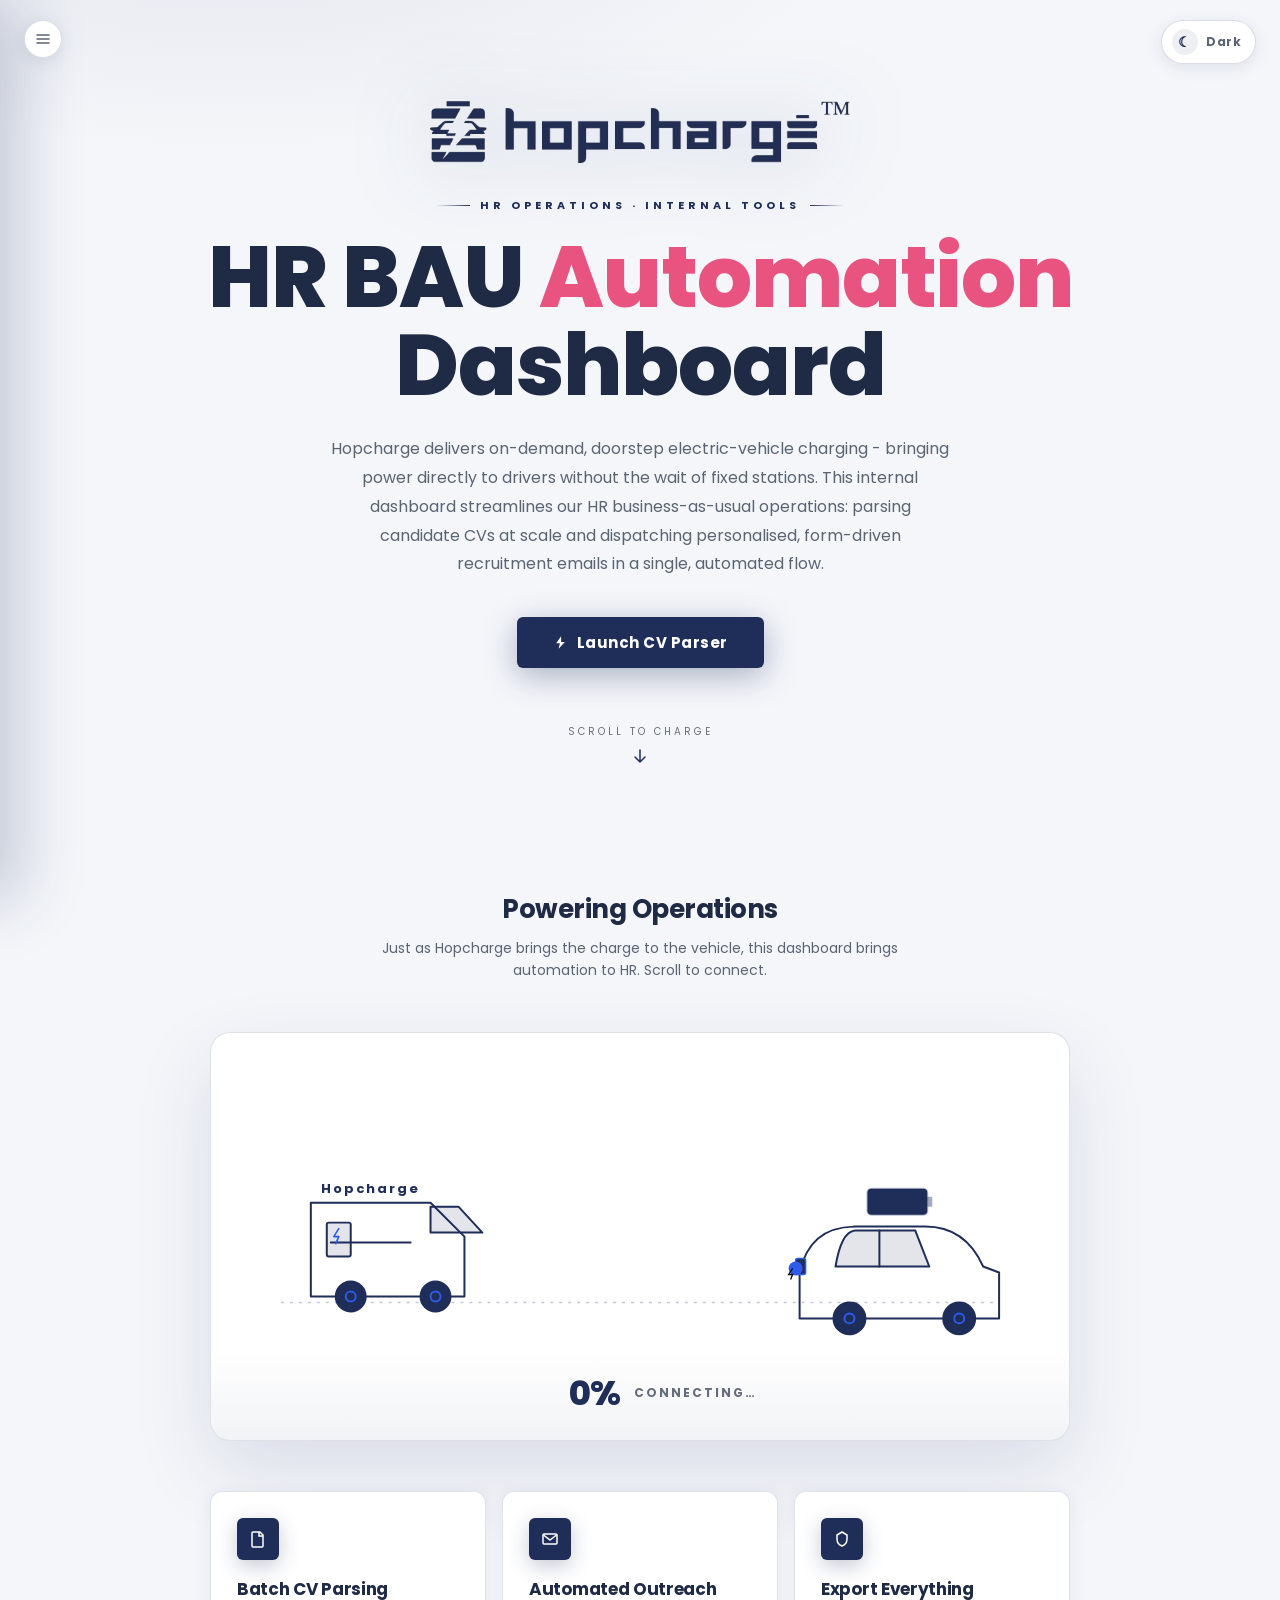
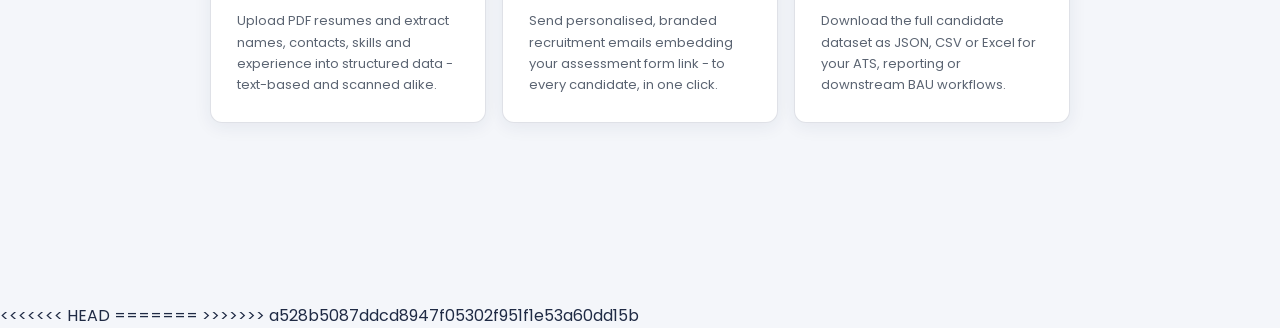
==== static/index.html @ b2a79724 "updates scores" ====
<!DOCTYPE html>
<html lang="en">
<head>
<meta charset="UTF-8">
<meta name="viewport" content="width=device-width, initial-scale=1.0">
<title>Hopcharge - HR BAU Automation Dashboard</title>
<link rel="icon" href="/static/favicon.ico">
<link rel="preconnect" href="https://fonts.googleapis.com">
<link href="https://fonts.googleapis.com/css2?family=Poppins:wght@300;400;500;600;700;800&family=JetBrains+Mono:wght@400;500&display=swap" rel="stylesheet">

<link rel="stylesheet" href="/static/css/styles.css">
</head>

<body>
<!-- Background layers -->
<div class="aurora"><div class="orb o1"></div><div class="orb o2"></div><div class="orb o3"></div><div class="orb o4"></div></div>
<canvas id="particles"></canvas>

<div id="glow-dot"></div>
<div id="progress-rail"><div id="progress-fill"></div></div>

<button id="sidebar-toggle-btn" type="button" aria-label="Open navigation menu" title="Menu">
  <svg width="16" height="16" viewBox="0 0 16 16" fill="none"><path d="M2 4h12M2 8h12M2 12h12" stroke="currentColor" stroke-width="1.6" stroke-linecap="round"/></svg>
</button>

<!-- ── SIDEBAR ── -->
<aside id="sidebar" inert>
  <div class="sb-head">
    <img src="/static/assets/hopcharge-white.png" class="sb-logo" alt="Hopcharge">
    <div class="sb-tag">HR BAU Automation</div>
  </div>
  <nav class="sb-nav">
    <div class="sb-section-label">Navigation</div>
    <button class="sb-item active" data-page="main">
      <span class="ic"><svg width="18" height="18" viewBox="0 0 18 18" fill="none"><path d="M2 7l7-5 7 5v8a1 1 0 01-1 1h-3v-5H6v5H3a1 1 0 01-1-1V7Z" stroke="currentColor" stroke-width="1.4" stroke-linejoin="round"/></svg></span>
      <span class="label-wrap">Main Page<span class="sub">Dashboard overview</span></span>
    </button>
    <button class="sb-item" data-page="parser">
      <span class="ic"><svg width="18" height="18" viewBox="0 0 18 18" fill="none"><path d="M4 2h7l3 3v11a1 1 0 01-1 1H4a1 1 0 01-1-1V3a1 1 0 011-1Z" stroke="currentColor" stroke-width="1.4" stroke-linejoin="round"/><path d="M10 2v4h4M6 10h6M6 13h4" stroke="currentColor" stroke-width="1.4" stroke-linecap="round"/></svg></span>
      <span class="label-wrap">CV Parser<span class="sub">Upload &amp; extract candidates</span></span>
    </button>
    <button class="sb-item" data-page="email">
      <span class="ic"><svg width="18" height="18" viewBox="0 0 18 18" fill="none"><rect x="2" y="4" width="14" height="10" rx="1" stroke="currentColor" stroke-width="1.4"/><path d="M2.5 5l6.5 5 6.5-5" stroke="currentColor" stroke-width="1.4" stroke-linecap="round"/></svg></span>
      <span class="label-wrap">Send Emails<span class="sub">Automated form dispatch</span></span>
    </button>
    <button class="sb-item" data-page="replies">
      <span class="ic"><svg width="18" height="18" viewBox="0 0 18 18" fill="none"><path d="M9 15.5c-3.9 0-7-2.6-7-6s3.1-6 7-6 7 2.6 7 6c0 1.4-.5 2.7-1.4 3.7l.6 2.8-2.9-1.1c-1 .4-2.1.6-3.3.6Z" stroke="currentColor" stroke-width="1.4" stroke-linejoin="round"/></svg></span>
      <span class="label-wrap">Replies<span class="sub" id="sb-replies-unread">Campaign reply inbox</span></span>
    </button>
    <button class="sb-item" data-page="forms">
      <span class="ic"><svg width="18" height="18" viewBox="0 0 18 18" fill="none"><path d="M9 1l7 4v4c0 4-3 7-7 8-4-1-7-4-7-8V5l7-4Z" stroke="currentColor" stroke-width="1.4" stroke-linejoin="round"/><path d="M6 9l2 2 4-4" stroke="currentColor" stroke-width="1.4" stroke-linecap="round" stroke-linejoin="round"/></svg></span>
      <span class="label-wrap">Form Responses<span class="sub">Retrieve &amp; store answers</span></span>
    </button>
    <button class="sb-item" data-page="rejected">
      <span class="ic"><svg width="18" height="18" viewBox="0 0 18 18" fill="none"><circle cx="7" cy="6" r="3" stroke="currentColor" stroke-width="1.4"/><path d="M1.8 15.5c.6-2.8 2.8-4.5 5.2-4.5 1 0 2 .3 2.8.8" stroke="currentColor" stroke-width="1.4" stroke-linecap="round"/><path d="M11.5 11.5l4.5 4.5M16 11.5l-4.5 4.5" stroke="currentColor" stroke-width="1.4" stroke-linecap="round"/></svg></span>
      <span class="label-wrap">Rejected<span class="sub">Declined candidates</span></span>
    </button>
    <button class="sb-item" data-page="accepted">
      <span class="ic"><svg width="18" height="18" viewBox="0 0 18 18" fill="none"><circle cx="7" cy="6" r="3" stroke="currentColor" stroke-width="1.4"/><path d="M1.8 15.5c.6-2.8 2.8-4.5 5.2-4.5 1 0 2 .3 2.8.8" stroke="currentColor" stroke-width="1.4" stroke-linecap="round"/><path d="M11.5 13.5l1.8 1.8 3.2-3.6" stroke="currentColor" stroke-width="1.4" stroke-linecap="round" stroke-linejoin="round"/></svg></span>
      <span class="label-wrap">Accepted<span class="sub">HR · R1 · R2 pipeline</span></span>
    </button>
    <button class="sb-item" data-page="analytics">
      <span class="ic"><svg width="18" height="18" viewBox="0 0 18 18" fill="none"><path d="M2.5 15.5h13" stroke="currentColor" stroke-width="1.4" stroke-linecap="round"/><rect x="3.4" y="9" width="2.6" height="5" rx="0.6" stroke="currentColor" stroke-width="1.3"/><rect x="7.7" y="5.4" width="2.6" height="8.6" rx="0.6" stroke="currentColor" stroke-width="1.3"/><rect x="12" y="7.4" width="2.6" height="6.6" rx="0.6" stroke="currentColor" stroke-width="1.3"/></svg></span>
      <span class="label-wrap">Analytics<span class="sub">Operations insights</span></span>
    </button>
    <button class="sb-item" data-page="colleges">
      <span class="ic"><svg width="18" height="18" viewBox="0 0 18 18" fill="none"><path d="M9 2l7 3.5L9 9 2 5.5 9 2Z" stroke="currentColor" stroke-width="1.4" stroke-linejoin="round"/><path d="M5 7.5V11c0 1 1.8 2 4 2s4-1 4-2V7.5M15 6v4" stroke="currentColor" stroke-width="1.4" stroke-linecap="round" stroke-linejoin="round"/></svg></span>
      <span class="label-wrap">College Outreach<span class="sub">Partnership pipeline</span></span>
    </button>
    <button class="sb-item" data-page="employees">
      <span class="ic"><svg width="18" height="18" viewBox="0 0 18 18" fill="none"><rect x="2.5" y="3" width="13" height="12" rx="1.5" stroke="currentColor" stroke-width="1.4"/><path d="M2.5 7h13M6.5 7v8" stroke="currentColor" stroke-width="1.4"/></svg></span>
      <span class="label-wrap">Employee Database<span class="sub">Master sheet &amp; records</span></span>
    </button>
    <button class="sb-item" data-page="admin">
      <span class="ic"><svg width="18" height="18" viewBox="0 0 18 18" fill="none"><path d="M9 1.5l1.5 1.2 1.9-.3.7 1.8 1.8.7-.3 1.9L15.5 9l-1.2 1.5.3 1.9-1.8.7-.7 1.8-1.9-.3L9 16.5l-1.5-1.2-1.9.3-.7-1.8-1.8-.7.3-1.9L2.5 9l1.2-1.5-.3-1.9 1.8-.7.7-1.8 1.9.3L9 1.5Z" stroke="currentColor" stroke-width="1.3" stroke-linejoin="round"/><circle cx="9" cy="9" r="2.3" stroke="currentColor" stroke-width="1.3"/></svg></span>
      <span class="label-wrap">Admin Settings<span class="sub">Emails &amp; AI parsing</span></span>
    </button>
    <!-- Account links: only shown when sign-in (DASHBOARD_AUTH=on) is active.
         Plain anchors, not data-page buttons - they navigate to standalone
         pages and don't touch the SPA's page-switching logic. Admin access
         (is_admin) is toggled per-employee on the Employee Database page. -->
    <div id="sb-account" style="display:none">
      <div class="sb-section-label">Account</div>
      <a class="sb-item" href="/logout" style="text-decoration:none">
        <span class="ic"><svg width="18" height="18" viewBox="0 0 18 18" fill="none"><path d="M7 2.5H4a1.5 1.5 0 00-1.5 1.5v10A1.5 1.5 0 004 15.5h3" stroke="currentColor" stroke-width="1.4" stroke-linecap="round"/><path d="M12 5.5L15.5 9 12 12.5M15 9H7" stroke="currentColor" stroke-width="1.4" stroke-linecap="round" stroke-linejoin="round"/></svg></span>
        <span class="label-wrap">Sign out<span class="sub" id="sb-account-email">End this session</span></span>
      </a>
    </div>
  </nav>
  <div class="sb-foot"><p>Hopcharge · HR Ops<br>BAU Excellence Sprint</p></div>
</aside>
<div id="sidebar-scrim"></div>

<!-- ═══ MAIN / WELCOME ═══ -->
<section id="page-main" class="page active">
  <button class="theme-toggle" id="theme-toggle" type="button" aria-label="Toggle light/dark theme" title="Switch theme">
    <span class="tt-ic" id="tt-ic">☾</span><span id="tt-label">Dark</span>
  </button>
  <div class="shell">
    <div class="welcome-hero">
      <img src="/static/assets/hopcharge-navy.png" class="welcome-logo welcome-logo-light" alt="Hopcharge">
      <img src="/static/assets/hopcharge-white.png" class="welcome-logo welcome-logo-dark" alt="Hopcharge">
      <div class="welcome-eyebrow">HR Operations · Internal Tools</div>
      <h1>HR BAU <span class="grad-text">Automation</span><br>Dashboard</h1>
      <p class="welcome-desc">
        Hopcharge delivers on-demand, doorstep electric-vehicle charging - bringing power
        directly to drivers without the wait of fixed stations. This internal dashboard
        streamlines our HR business-as-usual operations: parsing candidate CVs at scale and
        dispatching personalised, form-driven recruitment emails in a single, automated flow.
      </p>
      <button class="welcome-cta" data-goto="parser">
        <svg width="15" height="15" viewBox="0 0 24 24" fill="none"><polygon points="13,2 5,13 11,13 9,22 19,11 13,11" fill="currentColor"/></svg>
        Launch CV Parser
      </button>
      <div class="scroll-hint">
        <span>Scroll to charge</span>
        <span class="arrow"><svg width="16" height="16" viewBox="0 0 16 16" fill="none"><path d="M8 2v12M3 9l5 5 5-5" stroke="currentColor" stroke-width="1.5" stroke-linecap="round" stroke-linejoin="round"/></svg></span>
      </div>
    </div>

    <div class="charge-stage">
      <div class="charge-stage-title">Powering Operations</div>
      <div class="charge-stage-sub">Just as Hopcharge brings the charge to the vehicle, this dashboard brings automation to HR. Scroll to connect.</div>

      <div class="scene-wrap" id="scene-wrap">
        <svg id="charge-svg" viewBox="0 0 800 280" fill="none" xmlns="http://www.w3.org/2000/svg">
          <line x1="40" y1="230" x2="760" y2="230" stroke="rgba(31,45,89,0.25)" stroke-width="1.5" stroke-dasharray="3 6"/>
          <!-- VAN -->
          <g id="van" stroke="#1F2D59" stroke-width="2" stroke-linejoin="round" stroke-linecap="round" fill="none">
            <path d="M70 130 h120 l34 34 v60 h-154 Z"/>
            <path d="M190 134 h28 l24 26 h-52 Z" fill="rgba(31,45,89,0.12)"/>
            <line x1="90" y1="170" x2="170" y2="170"/>
            <rect x="86" y="150" width="24" height="34" rx="2" fill="rgba(31,45,89,0.12)"/>
            <path d="M98 156 l-5 8 h5 l-3 7" stroke="#2F5BEA" stroke-width="1.6"/>
            <circle cx="110" cy="224" r="15" fill="#1F2D59"/>
            <circle cx="110" cy="224" r="5" stroke="#2F5BEA"/>
            <circle cx="195" cy="224" r="15" fill="#1F2D59"/>
            <circle cx="195" cy="224" r="5" stroke="#2F5BEA"/>
          </g>
          <text x="130" y="120" text-anchor="middle" font-family="Poppins, sans-serif" font-size="13" font-weight="700" letter-spacing="2" fill="#1F2D59">Hopcharge</text>
          <!-- CAR -->
          <g id="car" stroke="#1F2D59" stroke-width="2" stroke-linejoin="round" stroke-linecap="round" fill="none">
            <path d="M560 200 q10 -46 56 -46 h70 q40 0 58 40 l16 6 v46 h-200 Z"/>
            <path d="M616 158 h60 l14 36 h-94 q6 -36 20 -36 Z" fill="rgba(31,45,89,0.12)"/>
            <line x1="640" y1="158" x2="640" y2="194"/>
            <circle cx="610" cy="246" r="16" fill="#1F2D59"/>
            <circle cx="610" cy="246" r="5" stroke="#2F5BEA"/>
            <circle cx="720" cy="246" r="16" fill="#1F2D59"/>
            <circle cx="720" cy="246" r="5" stroke="#2F5BEA"/>
            <rect id="car-port" x="556" y="186" width="10" height="16" rx="2" fill="#1F2D59" stroke="#2F5BEA" stroke-width="1.5"/>
          </g>
          <!-- BATTERY -->
          <g id="battery">
            <rect x="628" y="116" width="60" height="26" rx="4" fill="#1F2D59" stroke="rgba(31,45,89,0.3)" stroke-width="2"/>
            <rect x="688" y="124" width="5" height="10" rx="1" fill="rgba(31,45,89,0.4)"/>
            <rect id="batt-fill" x="632" y="120" width="0" height="18" rx="2" fill="#2F5BEA"/>
          </g>
          <!-- CABLE -->
          <path id="cable" d="M104 200 C 200 270, 420 270, 556 196" stroke="#2F5BEA" stroke-width="3" fill="none" stroke-linecap="round" stroke-dasharray="600" stroke-dashoffset="600"/>
          <!-- PLUG -->
          <g id="plug" opacity="0">
            <circle cx="556" cy="196" r="7" fill="#2F5BEA"/>
            <path d="M553 196 l-4 6 h4 l-2 5" stroke="#040308" stroke-width="1.3" fill="none"/>
          </g>
          <circle class="flow-dot" cx="220" cy="252" r="4" fill="#E8537F" style="animation-delay:0s"/>
          <circle class="flow-dot" cx="340" cy="258" r="4" fill="#2F5BEA" style="animation-delay:0.35s"/>
          <circle class="flow-dot" cx="460" cy="250" r="4" fill="#1F2D59" style="animation-delay:0.7s"/>
        </svg>

        <div class="charge-readout">
          <span class="charge-pct" id="charge-pct">0%</span>
          <span class="charge-status" id="charge-status">Disconnected</span>
        </div>
      </div>

      <div class="welcome-cards">
        <div class="wcard">
          <div class="wc-ic"><svg width="18" height="18" viewBox="0 0 18 18" fill="none"><path d="M4 2h7l3 3v11a1 1 0 01-1 1H4a1 1 0 01-1-1V3a1 1 0 011-1Z" stroke="currentColor" stroke-width="1.5" stroke-linejoin="round"/><path d="M10 2v4h4" stroke="currentColor" stroke-width="1.5"/></svg></div>
          <h3>Batch CV Parsing</h3>
          <p>Upload PDF resumes and extract names, contacts, skills and experience into structured data - text-based and scanned alike.</p>
        </div>
        <div class="wcard">
          <div class="wc-ic"><svg width="18" height="18" viewBox="0 0 18 18" fill="none"><rect x="2" y="4" width="14" height="10" rx="1" stroke="currentColor" stroke-width="1.5"/><path d="M2.5 5l6.5 5 6.5-5" stroke="currentColor" stroke-width="1.5"/></svg></div>
          <h3>Automated Outreach</h3>
          <p>Send personalised, branded recruitment emails embedding your assessment form link - to every candidate, in one click.</p>
        </div>
        <div class="wcard">
          <div class="wc-ic"><svg width="18" height="18" viewBox="0 0 18 18" fill="none"><path d="M9 2l5 3v4c0 3.5-2.2 6-5 7-2.8-1-5-3.5-5-7V5l5-3Z" stroke="currentColor" stroke-width="1.5" stroke-linejoin="round"/></svg></div>
          <h3>Export Everything</h3>
          <p>Download the full candidate dataset as JSON, CSV or Excel for your ATS, reporting or downstream BAU workflows.</p>
        </div>
      </div>
    </div>
  </div>
</section>

<!-- ═══ CV PARSER ═══ -->
<section id="page-parser" class="page">
  <div class="shell page-pad-top">
    <div class="page-head">
      <div class="eyebrow">Module 01</div>
      <h1>CV <span class="grad-text">Parser</span></h1>
      <p>Drop PDF resumes and extract structured candidate data in seconds. Handles text-based and scanned PDFs with intelligent OCR fallback.</p>
    </div>

    <div class="upload-wrap">
      <div class="drop-zone" id="drop-zone">
        <div class="dz-bolt"><svg width="28" height="28" viewBox="0 0 28 28" fill="none"><polygon points="16,2 6,16 13,16 10,26 22,12 15,12" fill="#fff"/></svg></div>
        <div class="dz-title">Drop PDF Resumes Here</div>
        <div class="dz-sub">Batch upload supported - text-based &amp; scanned PDFs accepted</div>
        <label for="file-input" class="browse-btn"><svg width="13" height="13" viewBox="0 0 13 13" fill="none"><rect x="1" y="3" width="11" height="9" rx="1" stroke="currentColor" stroke-width="1.4"/><path d="M4.5 3V2a2 2 0 014 0v1" stroke="currentColor" stroke-width="1.4"/></svg>Browse Files</label>
        <input type="file" id="file-input" accept=".pdf" multiple>
        <div class="file-chips" id="file-chips"></div>
      </div>
    </div>

    <div class="action-row">
      <button id="parse-btn" class="btn-parse" disabled><svg width="17" height="17" viewBox="0 0 24 24" fill="none"><polygon points="13,2 5,13 11,13 9,22 19,11 13,11" fill="currentColor"/></svg>Parse CVs</button>
      <button id="clear-btn" class="btn-ghost"><svg width="13" height="13" viewBox="0 0 13 13" fill="none"><path d="M2 2l9 9M11 2L2 11" stroke="currentColor" stroke-width="1.4" stroke-linecap="round"/></svg>Clear</button>
    </div>

    <div class="drive-row">
      <span class="drive-or">or</span>
      <button id="drive-open-btn" class="btn-ghost"><svg width="15" height="15" viewBox="0 0 24 24" fill="none"><path d="M6 19a4 4 0 01-.7-7.94 5.5 5.5 0 0110.6-1.7A4.5 4.5 0 0117 19H6z" stroke="currentColor" stroke-width="1.5" stroke-linejoin="round"/><path d="M12 11v5m0 0l-2-2m2 2l2-2" stroke="currentColor" stroke-width="1.5" stroke-linecap="round" stroke-linejoin="round"/></svg>Sync from Google Drive</button>
    </div>

    <div id="stats-row" class="hidden">
      <div class="stat"><div class="stat-label">Candidates</div><div class="stat-val" id="s-cands">0</div></div>
      <div class="stat"><div class="stat-label">With Experience</div><div class="stat-val" id="s-exp">0</div></div>
      <div class="stat"><div class="stat-label">Total Skills</div><div class="stat-val" id="s-skills">0</div></div>
      <div class="stat"><div class="stat-label">Avg Confidence</div><div class="stat-val" id="s-conf">-</div></div>
    </div>

    <div id="results-section" class="hidden">
      <div class="results-header">
        <span class="results-title">Candidates</span>
        <div class="header-controls">
          <div class="search-wrap"><span class="search-icon">⌕</span><input id="search-input" type="text" placeholder="Search name, skill, email…"></div>
          <div class="view-pills"><button class="vp on" id="vp-cards">⊞ Cards</button><button class="vp" id="vp-table">≡ Table</button></div>
        </div>
      </div>
      <div id="cards-grid" class="cards-grid"></div>
      <div id="tbl-view" class="tbl-wrap hidden">
        <table>
          <thead><tr><th>#</th><th>Name</th><th>Phone</th><th>Email</th><th>City</th><th>Skills</th><th>Experience</th><th></th></tr></thead>
          <tbody id="tbl-body"></tbody>
        </table>
      </div>
      <div class="export-bar">
        <span class="export-label">Export</span>
        <a href="/api/download/json" class="btn-dl json" download><svg width="12" height="12" viewBox="0 0 12 12" fill="none"><path d="M6 1v7M3 5l3 3 3-3M1 10h10" stroke="currentColor" stroke-width="1.4" stroke-linecap="round"/></svg>JSON</a>
        <a href="/api/download/csv" class="btn-dl csv" download><svg width="12" height="12" viewBox="0 0 12 12" fill="none"><path d="M6 1v7M3 5l3 3 3-3M1 10h10" stroke="currentColor" stroke-width="1.4" stroke-linecap="round"/></svg>CSV</a>
        <a href="/api/download/xlsx" class="btn-dl xlsx" download><svg width="12" height="12" viewBox="0 0 12 12" fill="none"><path d="M6 1v7M3 5l3 3 3-3M1 10h10" stroke="currentColor" stroke-width="1.4" stroke-linecap="round"/></svg>Excel</a>
        <span class="export-ts" id="export-ts"></span>
      </div>
    </div>
  </div>
</section>

<!-- ═══ EMAIL ═══ -->
<section id="page-email" class="page">
  <div class="shell page-pad-top">
    <div class="page-head">
      <div class="eyebrow">Module 02</div>
      <h1>Send <span class="grad-text">Emails</span></h1>
      <p>Dispatch personalised recruitment emails to every parsed candidate, embedding your Google Forms assessment link. Sent via your connected Google account.</p>
    </div>

    <div class="email-panel">
      <div class="email-body">
        <div class="google-auth-widget"></div>

        <div class="email-grid full" style="margin-bottom:18px">
          <div id="form-link-status" style="font-size:12.5px;color:var(--text-mid);padding:10px 12px;background:var(--glass-2);border:1px solid var(--border-dim);border-radius:8px">Loading recruitment form…</div>
        </div>

        <div class="manual-emails-row" style="margin:-4px 0 14px;padding:11px 14px;background:rgba(96,165,250,0.06);border:1px solid rgba(96,165,250,0.18);border-radius:8px">
          <div style="display:flex;align-items:center;gap:10px;margin-bottom:10px">
            <label class="switch">
              <input type="checkbox" id="manual-enable">
              <span class="switch-track"></span>
            </label>
            <div style="flex:1">
              <div style="font-family:'Poppins',sans-serif;font-weight:700;font-size:12.5px;letter-spacing:.5px;color:#60a5fa">MANUALLY ADD EMAILS</div>
              <div style="font-size:11px;color:var(--muted);margin-top:1px">Send Round 0 form links to emails you paste below, instead of parsed candidates</div>
            </div>
          </div>
          <div id="manual-fields" class="hidden">
            <textarea id="manual-emails" class="field-input" rows="4" placeholder="Paste emails - one per line, or separated by commas/spaces&#10;e.g.&#10;alice@example.com&#10;bob@example.com, carol@example.com" style="resize:vertical;font-family:'JetBrains Mono',monospace;font-size:12px;line-height:1.6"></textarea>
            <span class="field-hint" id="manual-count">No emails added yet</span>
          </div>
        </div>

        <div class="track-toggle-row" style="display:flex;align-items:center;gap:10px;margin:-4px 0 14px;padding:11px 14px;background:rgba(31,45,89,0.06);border:1px solid rgba(31,45,89,0.18);border-radius:8px">
          <label class="switch">
            <input type="checkbox" id="track-enable">
            <span class="switch-track"></span>
          </label>
          <div style="flex:1">
            <div style="font-family:'Poppins',sans-serif;font-weight:700;font-size:12.5px;letter-spacing:.5px;color:var(--violet)">⏱ TRACK FORM COMPLETION TIME</div>
            <div style="font-size:11px;color:var(--muted);margin-top:1px">Off by default - emails link straight to your Google Form, no public server needed. Turn on to measure how long each candidate takes to fill the form (requires this server to be reachable at a public URL).</div>
          </div>
        </div>

        <div id="track-fields" class="email-grid full hidden" style="margin-bottom:18px;gap:14px">
          <div class="field-group"><label class="field-label" for="track-base">Your Server Public URL</label><input id="track-base" class="field-input" type="url" placeholder="http://localhost:8000"><span class="field-hint">Where this app is reachable. Candidates' links point here, then redirect to the form. Use your deployed domain in production (e.g. https://hr.hopcharge.com).</span></div>
          <div class="field-group"><label class="field-label" for="track-entry">Form Email Field ID <span style="opacity:.6">(optional)</span></label><input id="track-entry" class="field-input" type="text" placeholder="entry.123456789"><span class="field-hint">Pre-fills each candidate's email so submissions match their click. Get it from the form's "Get pre-filled link" option. Leave blank if your form auto-collects emails.</span></div>
        </div>

        <button class="preview-toggle" id="preview-toggle"><svg width="12" height="12" viewBox="0 0 12 12" fill="none"><path d="M1 6s2-4 5-4 5 4 5 4-2 4-5 4-5-4-5-4Z" stroke="currentColor" stroke-width="1.3"/><circle cx="6" cy="6" r="1.5" fill="currentColor"/></svg>Preview Email Template</button>
        <div id="email-preview" class="email-preview-box hidden">
          <div class="preview-subject" id="email-preview-subject">Subject: -</div>
          <iframe id="email-preview-frame" sandbox="" class="adm-preview-frame" style="margin-top:10px;min-height:360px"></iframe>
          <div class="field-hint" style="margin-top:8px">This is the actual saved recruitment template - edit its subject/body in Admin Settings.</div>
        </div>

        <div class="send-row">
          <button id="send-btn" class="btn-send" disabled><svg width="15" height="15" viewBox="0 0 15 15" fill="none"><path d="M1 7.5L14 1l-4 13-3-5.5L1 7.5Z" stroke="currentColor" stroke-width="1.5" stroke-linejoin="round"/></svg>Send Campaign</button>
          <span class="send-info" id="send-info">Parse CVs first, then fill in all fields</span>
        </div>

        <div id="email-results" class="email-results hidden">
          <div class="email-results-header">
            <span class="email-results-title">Dispatch Results</span>
            <div class="email-results-summary"><span class="er-stat ok" id="er-sent">0 sent</span><span class="er-stat fail" id="er-fail">0 failed</span><span class="er-stat skip" id="er-skip">0 skipped</span></div>
          </div>
          <div id="er-rows"></div>
        </div>
      </div>
    </div>
  </div>
</section>


<!-- ═══ EMAIL REPLIES ═══ -->
<section id="page-replies" class="page">
  <div class="shell page-pad-top">
    <div class="page-head">
      <div class="eyebrow">Module 02b</div>
      <h1>Email <span class="grad-text">Replies</span></h1>
      <p>Replies candidates send back to a Gmail-connected campaign, in one place. Reading and marking a reply here only updates this dashboard - it never touches your real Gmail inbox.</p>
    </div>

    <div class="google-auth-widget"></div>

    <div id="reply-stats" class="forms-stats" style="margin-bottom:18px">
      <div class="fstat"><div class="fstat-label">Total Sent</div><div class="fstat-val" id="reply-total">0</div></div>
      <div class="fstat"><div class="fstat-label">Replied</div><div class="fstat-val" id="reply-replied">0</div></div>
      <div class="fstat"><div class="fstat-label">Unread</div><div class="fstat-val" id="reply-unread">0</div></div>
    </div>

    <div class="results-header" style="margin-bottom:14px">
      <span class="results-title">Inbox</span>
      <div class="header-controls">
        <select id="reply-filter" title="Filter" style="background:var(--glass-2);border:1px solid var(--border-dim);border-radius:9px;color:var(--text-on);font-size:13px;padding:8px 12px;cursor:pointer">
          <option value="all">All status</option>
          <option value="unread">Unread replies</option>
          <option value="not_interested">Not Interested</option>
          <option value="interested">Interested</option>
          <option value="question">Question / Inquiry</option>
          <option value="auto_reply">Auto-reply / OOO</option>
        </select>
        <div class="search-wrap"><span class="search-icon">&#x2315;</span><input id="reply-search" type="text" placeholder="Search name, email&#x2026;"></div>
        <button id="reply-check-now" class="btn-ghost" title="Check Gmail for new replies now" aria-label="Check Gmail for new replies now">&#x21bb; Check now</button>
      </div>
    </div>

    <div class="resp-table-wrap">
      <table class="resp-table">
        <thead><tr>
          <th>#</th><th>Candidate</th><th>Email</th><th>Status</th><th>Reply Preview</th><th>Received</th><th></th>
        </tr></thead>
        <tbody id="reply-tbody">
          <tr><td colspan="7" style="text-align:center;padding:34px;color:var(--text-dim)">No campaign emails tracked yet. Connect Gmail and send a campaign from the Send Emails tab.</td></tr>
        </tbody>
      </table>
    </div>
  </div>
</section>


<!-- ═══ FORM RESPONSES ═══ -->
<section id="page-forms" class="page">
  <div class="shell page-pad-top">
    <div class="page-head">
      <div class="eyebrow">Module 03</div>
      <h1>Form <span class="grad-text">Responses</span></h1>
      <p>Retrieve candidate answers from your Google Form assessment. Responses are stored locally for review, acceptance, or rejection.</p>
    </div>

    <div class="google-auth-widget"></div>

    <div class="email-panel" style="margin-bottom:28px">
      <div class="email-body">
        <div class="apppass-toggle-row" style="display:flex;align-items:center;gap:10px;margin:0 0 14px;padding:11px 14px;background:rgba(255,255,255,0.04);border:1px solid var(--border-dim);border-radius:8px">
          <label class="switch">
            <input type="checkbox" id="forms-svcacct-enable">
            <span class="switch-track"></span>
          </label>
          <div style="flex:1">
            <div style="font-family:'Poppins',sans-serif;font-weight:700;font-size:12.5px;letter-spacing:.5px;color:var(--text-mid)">USE SERVICE ACCOUNT INSTEAD (FALLBACK)</div>
            <div style="font-size:11px;color:var(--muted);margin-top:1px">Collapses once your Google account has Forms access. Turn on to use a service-account key instead (e.g. for a form you don't personally own).</div>
          </div>
        </div>

        <div id="forms-svcacct-fields" class="hidden">
          <div class="smtp-note" style="margin-bottom:18px">
            <span class="note-icon">⚠</span>
            <span>Requires a <strong>Google Cloud Service Account</strong> with <em>Google Forms API</em> and <em>Google Drive API</em> enabled. Share the form with the service-account email (Viewer access) before syncing.</span>
          </div>
          <div class="forms-grid full" style="margin-bottom:18px">
            <div class="field-group forms-creds">
              <label class="field-label" for="forms-creds">Service Account JSON<span class="req-mark">*</span></label>
              <textarea id="forms-creds" required placeholder='Paste the full service account JSON key contents here:
{ "type": "service_account", "project_id": "...", "private_key": "...", "client_email": "..." }'></textarea>
              <span class="field-hint">Stays local - only used to call Google's own API.</span>
            </div>
          </div>
        </div>

        <div class="forms-grid">
          <div class="field-group">
            <label class="field-label">Google Form</label>
            <div id="forms-id-status" style="font-size:12.5px;color:var(--text-mid);padding:10px 12px;background:var(--glass-2);border:1px solid var(--border-dim);border-radius:8px">Loading recruitment form…</div>
          </div>
          <div class="field-group">
            <label class="field-label" for="forms-last">Last Synced</label>
            <input id="forms-last" class="field-input" type="text" placeholder="Not synced yet" readonly style="opacity:0.6">
          </div>
        </div>
        <div class="send-row">
          <button id="forms-fetch-btn" class="btn-parse" disabled>
            <svg width="15" height="15" viewBox="0 0 15 15" fill="none"><path d="M7.5 1v5.5M7.5 13v-4M1 7.5h5.5M13 7.5h-4" stroke="currentColor" stroke-width="1.6" stroke-linecap="round"/><circle cx="7.5" cy="7.5" r="6.5" stroke="currentColor" stroke-width="1.4"/></svg>
            Sync Responses
          </button>
          <button id="forms-load-btn" class="btn-ghost">
            <svg width="13" height="13" viewBox="0 0 13 13" fill="none"><path d="M2 7.5l3-3 3 3M5 4.5v6M1 11.5h11" stroke="currentColor" stroke-width="1.4" stroke-linecap="round" stroke-linejoin="round"/></svg>
            Load Stored
          </button>
          <a id="forms-dl-btn" href="/api/forms/download" class="btn-dl xlsx" download style="display:none">
            <svg width="12" height="12" viewBox="0 0 12 12" fill="none"><path d="M6 1v7M3 5l3 3 3-3M1 10h10" stroke="currentColor" stroke-width="1.4" stroke-linecap="round"/></svg>Download JSON
          </a>
          <span class="send-info" id="forms-info">Set the recruitment form in Admin Settings, then sync</span>
        </div>
      </div>
    </div>

    <div id="forms-stats" class="forms-stats hidden">
      <div class="fstat"><div class="fstat-label">Responses</div><div class="fstat-val" id="fs-total">0</div></div>
      <div class="fstat"><div class="fstat-label">Questions</div><div class="fstat-val" id="fs-questions">0</div></div>
      <div class="fstat"><div class="fstat-label">🚩 Flagged (&lt;5m)</div><div class="fstat-val" id="fs-flagged" style="color:#f87171">0</div></div>
    </div>

    <div id="forms-results" class="hidden">
      <div class="results-header" style="margin-bottom:14px">
        <span class="results-title" id="forms-title-label">Responses</span>
        <div class="header-controls">
          <div class="search-wrap"><span class="search-icon">&#x2315;</span><input id="forms-search" type="text" placeholder="Search email or answer&#x2026;"></div>
        </div>
      </div>

      <div class="filter-bar" style="display:flex;flex-wrap:wrap;align-items:center;gap:10px;margin-bottom:16px;padding:11px 14px;background:rgba(31,45,89,0.05);border:1px solid rgba(31,45,89,0.14);border-radius:8px">
        <div style="display:flex;align-items:center;gap:7px">
          <span style="font-family:'Poppins',sans-serif;font-weight:700;font-size:11px;letter-spacing:.6px;color:var(--violet)">ROLE</span>
          <select id="filter-role" class="filter-select"><option value="">All roles</option></select>
        </div>
        <div style="display:flex;align-items:center;gap:7px">
          <span style="font-family:'Poppins',sans-serif;font-weight:700;font-size:11px;letter-spacing:.6px;color:var(--violet)">SORT BY</span>
          <select id="sort-field" class="filter-select">
            <option value="date">Date applied</option>
            <option value="time">Time taken</option>
            <option value="name">Name</option>
          </select>
          <button id="sort-dir" class="filter-select" title="Toggle ascending / descending" aria-label="Toggle ascending / descending" style="cursor:pointer;min-width:118px;text-align:left">↓ Desc</button>
        </div>
        <div style="display:flex;align-items:center;gap:7px;margin-left:auto">
          <span style="font-family:'Poppins',sans-serif;font-weight:700;font-size:11px;letter-spacing:.6px;color:var(--violet)">STATUS</span>
          <select id="filter-status" class="filter-select">
            <option value="">All</option>
            <option value="flagged">🚩 Flagged (&lt;5 min)</option>
          </select>
        </div>
        <span id="filter-count" style="font-size:11px;color:var(--text-dim);white-space:nowrap"></span>
      </div>
      <div class="resp-table-wrap">
        <table class="resp-table">
          <thead><tr id="forms-thead"></tr></thead>
          <tbody id="forms-tbody"></tbody>
        </table>
      </div>
      <div style="margin-top:24px">
        <div style="font-family:'Poppins',sans-serif;font-size:10px;font-weight:700;letter-spacing:3px;text-transform:uppercase;color:var(--violet);margin-bottom:10px">STORAGE SCHEMA &middot; output/form_responses.json</div>
        <div class="schema-box">
<span class="sk">"responses"</span>: [ {<br>
&nbsp;&nbsp;<span class="sk">"response_id"</span>: <span class="sv">"ACYDBNh&#x2026;"</span>,&nbsp;
<span class="sk">"email"</span>: <span class="sv">"candidate@example.com"</span>,<br>
&nbsp;&nbsp;<span class="sk">"answers"</span>: [ { <span class="sk">"question"</span>: <span class="sv">"Why join Hopcharge?"</span>, <span class="sk">"answer"</span>: <span class="sv">"&#x2026;"</span> } ]<br>
} ]
        </div>
      </div>
    </div>
  </div>
</section>

<!-- ═══ COLLEGE OUTREACH ═══ -->
<section id="page-rejected" class="page">
  <div class="shell page-pad-top">
    <div class="page-head">
      <div class="eyebrow">Talent Pipeline</div>
      <h1>Rejected <span class="grad-text">Candidates</span></h1>
      <p>Every declined candidate, preserved with their full application - answers, contact details, and the round in which they were rejected. Restore anyone back to the active pipeline at any time.</p>
    </div>

    <div id="rej-stats" class="forms-stats" style="margin-bottom:18px">
      <div class="fstat"><div class="fstat-label">Total Rejected</div><div class="fstat-val" id="rej-total">0</div></div>
      <div class="fstat"><div class="fstat-label">Round 0 (Form)</div><div class="fstat-val" id="rej-r0">0</div></div>
      <div class="fstat"><div class="fstat-label">Interview Rounds</div><div class="fstat-val" id="rej-rlater">0</div></div>
    </div>

    <div class="results-header" style="margin-bottom:14px">
      <span class="results-title">Declined Pipeline</span>
      <div class="header-controls">
        <button id="rej-email-btn" class="btn-ghost" style="white-space:nowrap;border-color:rgba(248,113,113,.45);color:#f87171" title="Send the rejection notice to checked candidates" aria-label="Send the rejection notice to checked candidates">&#x1F6AB; Send Rejection Email <span id="rej-email-count" style="opacity:.7">(0 selected)</span></button>
        <div class="search-wrap"><span class="search-icon">&#x2315;</span><input id="rej-search" type="text" placeholder="Search name, email, round&#x2026;"></div>
      </div>
    </div>

    <div class="resp-table-wrap">
      <table class="resp-table">
        <thead><tr>
          <th style="width:34px"><input type="checkbox" id="rej-select-all" title="Select all" aria-label="Select all candidates"></th>
          <th>#</th><th>Candidate</th><th>Email</th><th>Phone</th><th>Role</th>
          <th>Rejected In</th><th>When</th><th>Notified</th><th></th><th></th>
        </tr></thead>
        <tbody id="rej-tbody">
          <tr><td colspan="10" style="text-align:center;padding:34px;color:var(--text-dim)">No rejected candidates yet. Use the ✕ Reject button on the Form Responses tab.</td></tr>
        </tbody>
      </table>
    </div>
  </div>
</section>

<!-- ═══ REJECTION EMAIL DIALOG ═══ -->
<div id="rejection-email-dialog" class="rejd-overlay" style="display:none;z-index:340;">
  <div class="rejd-card" style="max-width:500px;width:94vw;">
    <div class="rejd-title" style="color:#f87171;">&#x1F6AB; Send Rejection Email</div>
    <div class="rejd-sub">Sends a considerate decline notice to the candidates you&rsquo;ve checked below via your connected Google account. Nothing is sent automatically - only candidates you explicitly select receive this.</div>

    <div class="google-auth-widget" style="margin-bottom:14px"></div>

    <div id="rej-email-recipients" style="margin-top:10px;padding:9px 12px;border-radius:8px;background:rgba(255,255,255,.03);border:1px solid var(--glass-border);font-size:12px;line-height:1.5;color:var(--text-mid)"></div>

    <div id="rej-email-status" style="display:none;margin:14px 0 0;padding:11px 14px;border-radius:9px;font-size:13px;line-height:1.6;background:var(--glass-2);border:1px solid var(--glass-border);color:var(--text-mid)"></div>

    <div class="rejd-actions" style="margin-top:20px">
      <button class="rejd-cancel" id="rej-email-cancel">Cancel</button>
      <button class="rejd-confirm" id="rej-email-send" style="background:#f87171;border:none;">Send to selected</button>
    </div>
  </div>
</div>

<section id="page-accepted" class="page">
  <div class="shell page-pad-top">
    <div class="page-head">
      <div class="eyebrow">Talent Pipeline</div>
      <h1>Accepted <span class="grad-text">Candidates</span></h1>
      <p>A four-stage talent pipeline. Candidates accepted from Form Responses enter the <strong>HR Round</strong>, then advance through <strong>Round 1</strong> and <strong>Round 2</strong>. Once marked selected and sent the onboarding form, they move to <strong>Onboarded</strong>.</p>
    </div>

    <div class="stage-tabs" id="acc-stage-tabs">
      <button class="stage-tab active" data-stage="hr">HR Round <span class="stage-count" id="acc-count-hr">0</span></button>
      <button class="stage-tab" data-stage="round1">Round 1 <span class="stage-count" id="acc-count-round1">0</span></button>
      <button class="stage-tab" data-stage="round2">Round 2 <span class="stage-count" id="acc-count-round2">0</span></button>
      <button class="stage-tab" data-stage="onboarded">Onboarded <span class="stage-count" id="acc-count-onboarded">0</span></button>
    </div>

    <div class="results-header" style="margin:16px 0 14px">
      <span class="results-title" id="acc-stage-title">HR Round</span>
      <div class="header-controls">
        <span id="r1-invite-wrap" style="display:none">
          <button id="r1-invite-btn" class="btn-ghost" style="white-space:nowrap;border-color:rgba(52,211,153,.45);color:#34d399" title="Email all Round 1 candidates a Calendly booking link" aria-label="Email all Round 1 candidates a Calendly booking link">&#x1F4C5; Send Calendly invite to all</button>
        </span>
        <span id="r2-onboard-wrap" style="display:none">
          <button id="r2-onboard-btn" class="btn-ghost" style="white-space:nowrap;border-color:rgba(31,45,89,.55);color:#2F5BEA;font-weight:700;" title="Send onboarding welcome email to Round 2 candidates" aria-label="Send onboarding welcome email to Round 2 candidates">&#127881; Send Onboarding Email</button>
        </span>
        <select id="acc-role-filter" title="Filter by role" style="background:var(--glass-2);border:1px solid var(--border-dim);border-radius:9px;color:var(--text-on);font-size:13px;padding:8px 12px;cursor:pointer">
          <option value="">All roles</option>
          <option>Associate - Founder's Office</option>
          <option>Sales Manager - Retail</option>
          <option>BDM - Sales</option>
          <option>Team Lead - Inside Sales</option>
          <option>CAD Design Engineer</option>
          <option>Field Application Engineer</option>
          <option>Sales Associate</option>
          <option>Accounts Associate</option>
          <option>Customer Experience/Support Executive</option>
          <option>Customer Experience Manager</option>
          <option>Business Development Associate</option>
        </select>
        <div class="search-wrap"><span class="search-icon">&#x2315;</span><input id="acc-search" type="text" placeholder="Search name, email&#x2026;"></div>
      </div>
    </div>

    <div class="resp-table-wrap">
      <table class="resp-table">
        <thead><tr>
          <th>#</th><th>Candidate</th><th>Email</th><th>Phone</th><th>Role</th>
          <th>In Stage Since</th><th></th><th></th>
        </tr></thead>
        <tbody id="acc-tbody">
          <tr><td colspan="8" style="text-align:center;padding:34px;color:var(--text-dim)">No candidates in this stage yet.</td></tr>
        </tbody>
      </table>
    </div>
  </div>
</section>

<!-- ═══ ONBOARDING EMAIL DIALOG ═══ -->
<div id="onboard-dialog" class="rejd-overlay" style="display:none;z-index:340;">
  <div class="rejd-card" style="max-width:500px;width:94vw;">
    <div class="rejd-title" style="color:#1F2D59;">&#127881; Send Onboarding Email</div>
    <div class="rejd-sub">Sends the welcome-to-the-family email with the onboarding form link to the Round 2 candidates you&rsquo;ve marked <b>&#9733; SELECTED</b> via your connected Google account.</div>

    <div class="google-auth-widget" style="margin-bottom:14px"></div>

    <div id="ob-recipients" style="margin-top:10px;padding:9px 12px;border-radius:8px;background:rgba(255,255,255,.03);border:1px solid var(--glass-border);font-size:12px;line-height:1.5;color:var(--text-mid)"></div>

    <label class="field-label" for="ob-form" style="margin-top:10px">Onboarding Form Link<span class="req-mark">*</span></label>
    <input class="field-input" id="ob-form" type="url" placeholder="https://forms.google.com/…" required>
    <span class="field-hint" style="font-size:11px;color:var(--text-dim);margin-top:3px;display:block">This is the new-employee onboarding form, not the recruitment form.</span>

    <div id="ob-status" style="display:none;margin:14px 0 0;padding:11px 14px;border-radius:9px;font-size:13px;line-height:1.6;background:var(--glass-2);border:1px solid var(--glass-border);color:var(--text-mid)"></div>

    <div class="rejd-actions" style="margin-top:20px">
      <button class="rejd-cancel" id="ob-cancel">Cancel</button>
      <button class="rejd-confirm" id="ob-send" style="background:#1F2D59;border:none;">Send to selected</button>
    </div>
  </div>
</div>

<!-- ═══ ANALYTICS ═══ -->
<section id="page-analytics" class="page page-pad-top">
  <div class="shell">
  <div class="page-head">
    <div class="eyebrow">Insights</div>
    <h1>Analytics</h1>
    <p>How the platform is working for HR - pick a time window to see volume, outcomes and trends.</p>
  </div>

  <div style="display:flex;gap:10px;align-items:center;flex-wrap:wrap;margin:0 0 22px">
    <span style="font-size:11px;font-weight:700;letter-spacing:1px;text-transform:uppercase;color:var(--text-dim)">Window</span>
    <div id="an-window-tabs" style="display:flex;gap:6px;flex-wrap:wrap"></div>
    <button id="an-refresh" class="btn-ghost" style="margin-left:auto">&#x21bb; Refresh</button>
  </div>

  <div id="an-cards" style="display:grid;grid-template-columns:repeat(auto-fit,minmax(150px,1fr));gap:14px;margin-bottom:24px"></div>

  <div class="an-panel" style="background:var(--glass-2);border:1px solid var(--border-dim);border-radius:14px;padding:18px 20px;margin-bottom:18px">
    <h3 style="margin:0 0 12px;font-size:14px;font-weight:700;color:var(--text-on)">Activity trend</h3>
    <div id="an-legend" style="display:flex;gap:14px;flex-wrap:wrap;margin-bottom:10px;font-size:11px;color:var(--text-mid)"></div>
    <div id="an-trend" style="overflow-x:auto"></div>
  </div>

  <div style="display:grid;grid-template-columns:repeat(auto-fit,minmax(280px,1fr));gap:18px;margin-bottom:18px">
    <div class="an-panel" style="background:var(--glass-2);border:1px solid var(--border-dim);border-radius:14px;padding:18px 20px">
      <h3 style="margin:0 0 14px;font-size:14px;font-weight:700;color:var(--text-on)">Role-wise - processed &middot; accepted &middot; rejected</h3>
      <div id="an-roles"></div>
    </div>
    <div class="an-panel" style="background:var(--glass-2);border:1px solid var(--border-dim);border-radius:14px;padding:18px 20px">
      <h3 style="margin:0 0 14px;font-size:14px;font-weight:700;color:var(--text-on)">Accepted by stage</h3>
      <div id="an-stages"></div>
    </div>
    <div class="an-panel" style="background:var(--glass-2);border:1px solid var(--border-dim);border-radius:14px;padding:18px 20px">
      <h3 style="margin:0 0 14px;font-size:14px;font-weight:700;color:var(--text-on)">Rejected by round</h3>
      <div id="an-rounds"></div>
    </div>
  </div>

  <p id="an-note" style="font-size:11px;color:var(--text-dim);line-height:1.6"></p>
  </div>
</section>

<section id="page-colleges" class="page">
  <div class="shell page-pad-top">
    <div class="page-head">
      <div class="eyebrow">Module 04</div>
      <h1>College <span class="grad-text">Outreach</span></h1>
      <p>Discover and manage college placement partnerships. Track outreach from first contact through to active partnership, prioritised by an AI-assisted scoring model.</p>
    </div>

    <!-- Dashboard stat cards -->
    <div class="col-stats" id="col-stats">
      <div class="col-stat"><div class="col-stat-label">Total Colleges</div><div class="col-stat-val" id="cs-total">0</div></div>
      <div class="col-stat"><div class="col-stat-label">Contacted</div><div class="col-stat-val" id="cs-contacted">0</div></div>
      <div class="col-stat"><div class="col-stat-label">Awaiting</div><div class="col-stat-val" id="cs-awaiting">0</div></div>
      <div class="col-stat"><div class="col-stat-label">Interested</div><div class="col-stat-val" id="cs-interested">0</div></div>
      <div class="col-stat"><div class="col-stat-label">Active Partners</div><div class="col-stat-val grad" id="cs-active">0</div></div>
    </div>

    <!-- Charts row -->
    <div class="col-charts">
      <div class="col-chart-card">
        <div class="col-chart-title">Outreach Funnel</div>
        <div id="col-funnel" class="col-funnel"></div>
      </div>
      <div class="col-chart-card">
        <div class="col-chart-title">By Priority</div>
        <div id="col-priority-bars" class="col-prio"></div>
        <div class="col-chart-title" style="margin-top:18px">By College Type</div>
        <div id="col-type-chips" class="col-type-chips"></div>
      </div>
    </div>

    <!-- Action bar -->
    <div class="col-actionbar">
      <button id="col-add-btn" class="btn-parse">
        <svg width="14" height="14" viewBox="0 0 14 14" fill="none"><path d="M7 1v12M1 7h12" stroke="currentColor" stroke-width="1.7" stroke-linecap="round"/></svg>
        Add College
      </button>
      <button id="col-discover-btn" class="btn-ghost" style="border-color:rgba(46,168,160,.5);color:#5fd3c8" title="Auto-discover placement contacts from the college website & brochure" aria-label="Auto-discover placement contacts from the college website & brochure">
        <svg width="13" height="13" viewBox="0 0 13 13" fill="none"><circle cx="5.5" cy="5.5" r="4" stroke="currentColor" stroke-width="1.4"/><path d="M8.5 8.5L12 12" stroke="currentColor" stroke-width="1.4" stroke-linecap="round"/></svg>
        Discover Contacts
      </button>
      <label class="btn-ghost" style="cursor:pointer;position:relative;overflow:hidden">
        <svg width="13" height="13" viewBox="0 0 13 13" fill="none"><path d="M6.5 1v8M3.5 5.5l3 3 3-3M1 11.5h11" stroke="currentColor" stroke-width="1.4" stroke-linecap="round" stroke-linejoin="round"/></svg>
        Import CSV/Excel
        <input id="col-import-file" type="file" accept=".csv,.xlsx,.xlsm" style="position:absolute;inset:0;opacity:0;cursor:pointer">
      </label>
      <a href="/api/colleges/export/csv" class="btn-dl csv" download><svg width="12" height="12" viewBox="0 0 12 12" fill="none"><path d="M6 1v7M3 5l3 3 3-3M1 10h10" stroke="currentColor" stroke-width="1.4" stroke-linecap="round"/></svg>CSV</a>
      <a href="/api/colleges/export/xlsx" class="btn-dl xlsx" download><svg width="12" height="12" viewBox="0 0 12 12" fill="none"><path d="M6 1v7M3 5l3 3 3-3M1 10h10" stroke="currentColor" stroke-width="1.4" stroke-linecap="round"/></svg>Excel</a>
      <button id="col-rescore-btn" class="btn-ghost">
        <svg width="13" height="13" viewBox="0 0 13 13" fill="none"><path d="M11 6.5A4.5 4.5 0 11 6.5 2M11 2v3H8" stroke="currentColor" stroke-width="1.4" stroke-linecap="round" stroke-linejoin="round"/></svg>
        Re-score
      </button>
      <span class="send-info" id="col-info" style="margin-left:auto">Loading…</span>
    </div>

    <!-- Filter bar -->
    <div class="col-filters">
      <div class="search-wrap"><span class="search-icon">⌕</span><input id="col-search" type="text" placeholder="Search college, officer, city…"></div>
      <select id="col-filter-status" class="col-select"><option value="">All statuses</option></select>
      <select id="col-filter-type" class="col-select"><option value="">All types</option></select>
      <select id="col-sort" class="col-select">
        <option value="priority_score">Sort: Priority</option>
        <option value="college_name">Sort: Name</option>
        <option value="last_contact_date">Sort: Last contact</option>
      </select>
    </div>

    <!-- College table -->
    <div class="resp-table-wrap">
      <table class="resp-table">
        <thead><tr id="col-thead"></tr></thead>
        <tbody id="col-tbody"></tbody>
      </table>
    </div>
    <div id="col-empty" class="col-empty hidden">No colleges yet. Add one or import a CSV to get started.</div>
  </div>
</section>

<<<<<<< HEAD
<!-- ═══ AI SETTINGS REMOVED (MERGED INTO ADMIN SETTINGS) ═══ -->

=======
<!-- ═══ AI SETTINGS ═══ -->
>>>>>>> a528b5087ddcd8947f05302f951f1e53a60dd15b
<!-- ── COLLEGE ADD/EDIT MODAL ── -->
<div id="discover-modal">
  <div class="cand-modal-scrim" onclick="closeDiscoverModal()"></div>
  <div class="cand-modal-box" style="max-width:780px">
    <button class="cand-modal-close" onclick="closeDiscoverModal()" aria-label="Close">✕</button>
    <div class="cand-modal-name" style="margin-bottom:6px">Discover Placement Contacts</div>
    <div style="font-size:12.5px;color:var(--text-dim);margin-bottom:18px;line-height:1.5">
      Type a college name - for known institutions (all IITs, NITs, IIITs, BITS, IISc, and major universities)
      the correct website and placement pages are found automatically. For others, paste the website URL to improve results.
      Nothing is saved until you click <b style="color:#5fd3c8">Save</b> on a result.
    </div>
    <div style="display:flex;gap:10px;flex-wrap:wrap;margin-bottom:14px">
      <input id="disc-name" type="text" placeholder="College name (e.g. IIT Delhi)" required style="flex:2;min-width:200px;background:rgba(255,255,255,.04);color:var(--text-mid);border:1px solid rgba(255,255,255,.13);border-radius:8px;padding:10px 12px;font-size:13px;outline:none">
      <input id="disc-site" type="text" placeholder="Website (optional, improves results)" style="flex:2;min-width:200px;background:rgba(255,255,255,.04);color:var(--text-mid);border:1px solid rgba(255,255,255,.13);border-radius:8px;padding:10px 12px;font-size:13px;outline:none">
      <button id="disc-run-btn" class="btn-parse" style="white-space:nowrap">Discover</button>
    </div>
    <div id="disc-status" style="font-size:12px;color:var(--text-dim);margin-bottom:10px"></div>
    <div id="disc-results"></div>
  </div>
</div>

<div id="col-modal">
  <div class="cand-modal-scrim" onclick="closeColModal()"></div>
  <div class="cand-modal-box">
    <button class="cand-modal-close" onclick="closeColModal()" aria-label="Close">✕</button>
    <div class="cand-modal-name" id="col-modal-title" style="margin-bottom:22px">Add College</div>
    <div class="col-form-grid">
      <div class="field-group"><label class="field-label" for="cf-name">College Name<span class="req-mark">*</span></label><input id="cf-name" class="field-input" placeholder="IIT Delhi" required></div>
      <div class="field-group"><label class="field-label" for="cf-type">Type</label>
        <select id="cf-type" class="field-input"><option>IIT</option><option>NIT</option><option>IIIT</option><option>Government</option><option selected>Private</option><option>Other</option></select>
      </div>
      <div class="field-group"><label class="field-label" for="cf-officer">Placement Officer</label><input id="cf-officer" class="field-input" placeholder="Dr. R. Sharma"></div>
      <div class="field-group"><label class="field-label" for="cf-designation">Designation</label><input id="cf-designation" class="field-input" placeholder="TPO"></div>
      <div class="field-group"><label class="field-label" for="cf-email">Email</label><input id="cf-email" class="field-input" placeholder="tnp@college.ac.in"></div>
      <div class="field-group"><label class="field-label" for="cf-phone">Phone</label><input id="cf-phone" class="field-input" placeholder="011-2659…"></div>
      <div class="field-group"><label class="field-label" for="cf-city">City</label><input id="cf-city" class="field-input" placeholder="New Delhi"></div>
      <div class="field-group"><label class="field-label" for="cf-state">State</label><input id="cf-state" class="field-input" placeholder="Delhi"></div>
      <div class="field-group"><label class="field-label" for="cf-website">Website</label><input id="cf-website" class="field-input" placeholder="https://…"></div>
      <div class="field-group"><label class="field-label" for="cf-ppurl">Placement Page URL</label><input id="cf-ppurl" class="field-input" placeholder="https://…/placement"></div>
      <div class="field-group"><label class="field-label" for="cf-intake">Engineering Intake</label><input id="cf-intake" class="field-input" type="number" placeholder="1100"></div>
      <div class="field-group"><label class="field-label" for="cf-interns">Internship Opportunities</label><input id="cf-interns" class="field-input" type="number" placeholder="180"></div>
      <div class="field-group"><label class="field-label" for="cf-quality">Placement Quality (0–100)</label><input id="cf-quality" class="field-input" type="number" min="0" max="100" placeholder="90"></div>
      <div class="field-group"><label class="field-label" for="cf-engagement">Historical Engagement</label><input id="cf-engagement" class="field-input" type="number" placeholder="0"></div>
    </div>
    <div class="send-row" style="margin-top:20px">
      <button id="col-save-btn" class="btn-parse">Save College</button>
      <span class="send-info" id="col-modal-info"></span>
    </div>
  </div>
</div>

<!-- ── CANDIDATE DETAIL MODAL ── -->
<div id="accept-dialog" class="dec-dialog">
  <div class="rejd-card" style="border-color:rgba(52,211,153,.3)">
    <div class="rejd-title" style="color:#34d399">ACCEPT CANDIDATE</div>
    <div class="rejd-sub" id="accd-who">Move this candidate to the Accepted section. They enter at the HR Round stage.</div>
    <div style="display:flex;align-items:center;gap:8px;margin-bottom:12px;padding:9px 12px;background:rgba(52,211,153,.08);border:1px solid rgba(52,211,153,.25);border-radius:8px">
      <span style="font-size:18px">➜</span>
      <span style="font-size:12.5px;color:#6ee7b7">Enters the <b>HR Round</b> tab. Promote them to Round 1 and Round 2 from there.</span>
    </div>
    <label class="field-label" for="accd-note" style="font-size:11px">Note <span style="opacity:.55">(optional)</span></label>
    <textarea id="accd-note" rows="2" placeholder="e.g. Strong communication; schedule HR round…"></textarea>
    <div class="rejd-actions">
      <button class="rejd-cancel" onclick="closeAcceptDialog()">Cancel</button>
      <button class="rejd-confirm" id="accd-confirm-btn" style="background:rgba(52,211,153,.16);color:#34d399;border-color:rgba(52,211,153,.5)">Accept Candidate</button>
    </div>
  </div>
</div>

<!-- ── ROUND 1 CALENDLY INVITE DIALOG ── -->
<div id="r1-invite-dialog">
  <div class="rejd-card" style="border-color:rgba(52,211,153,.3)">
    <div class="rejd-title" style="color:#34d399">&#x1F4C5; SEND ROUND 1 CALENDLY INVITE</div>
    <div class="rejd-sub" id="r1-sub">Email every Round 1 candidate a Calendly booking link.</div>

    <div style="display:flex;gap:8px;margin-bottom:14px">
      <button type="button" id="r1-mode-free" class="r1-mode-btn r1-mode-on">Shared link <span style="opacity:.65">&middot; free</span></button>
      <button type="button" id="r1-mode-api" class="r1-mode-btn">API key <span style="opacity:.65">&middot; single-use</span></button>
    </div>

    <div id="r1-free-sec">
      <label class="field-label" for="r1-link-cse" style="font-size:11px">Customer Support Executive - Calendly link</label>
      <input id="r1-link-cse" class="field-input" type="url" placeholder="https://calendly.com/hopcharge-hr/cse-round-1">
      <div class="field-hint" id="r1-cse-hint" style="margin-top:4px">Goes to Round 1 candidates who applied for Customer Support Executive.</div>

      <label class="field-label" for="r1-link-ops" style="font-size:11px;margin-top:14px">Operations Specialist - Calendly link</label>
      <input id="r1-link-ops" class="field-input" type="url" placeholder="https://calendly.com/hopcharge-hr/ops-round-1">
      <div class="field-hint" id="r1-ops-hint" style="margin-top:4px">Goes to Round 1 candidates who applied for Operations Specialist.</div>
    </div>

    <div id="r1-api-sec" style="display:none">
      <label class="field-label" for="r1-token" style="font-size:11px">Calendly API token <span style="opacity:.55">(Pro/Team - Integrations &rarr; API &amp; webhooks)</span></label>
      <div style="display:flex;gap:8px">
        <input id="r1-token" class="field-input" type="password" placeholder="leave blank if already saved" style="flex:1">
        <button type="button" id="r1-load-events" class="rejd-cancel" style="white-space:nowrap">Load events</button>
      </div>
      <label class="field-label" for="r1-event" style="font-size:11px;margin-top:10px">Event type</label>
      <select id="r1-event" class="field-input"><option value="">- load events first -</option></select>
      <div class="field-hint" id="r1-api-status" style="margin-top:6px">Each candidate gets a unique single-use link - so you can tell who booked.</div>
    </div>

    <div class="google-auth-widget" style="margin-top:14px"></div>

    <div class="rejd-actions">
      <button class="rejd-cancel" onclick="closeR1Invite()">Cancel</button>
      <button class="rejd-confirm" id="r1-confirm-btn" style="background:rgba(52,211,153,.16);color:#34d399;border-color:rgba(52,211,153,.5)">Send to all Round 1</button>
    </div>
  </div>
</div>

<div id="reject-dialog">
  <div class="rejd-card">
    <div class="rejd-title">✕ REJECT CANDIDATE</div>
    <div class="rejd-sub" id="rejd-who">Move this candidate to the Rejected tab. Their full application is preserved.</div>
    <label class="field-label" for="rejd-round" style="font-size:11px">Rejected in which round?</label>
    <select id="rejd-round"></select>
    <label class="field-label" for="rejd-reason" style="font-size:11px">Reason <span style="opacity:.55">(optional)</span></label>
    <textarea id="rejd-reason" rows="2" placeholder="e.g. Low score in problem solving; weak communication…"></textarea>
    <div class="rejd-actions">
      <button class="rejd-cancel" onclick="closeRejectDialog()">Cancel</button>
      <button class="rejd-confirm" id="rejd-confirm-btn">Reject Candidate</button>
    </div>
  </div>
</div>

<div id="cand-modal">
  <div class="cand-modal-scrim" onclick="closeCandModal()"></div>
  <div class="cand-modal-box">
    <button class="cand-modal-close" onclick="closeCandModal()" aria-label="Close">✕</button>
    <div class="cand-modal-header">
      <div class="cand-modal-avatar" id="cm-avatar"></div>
      <div>
        <div class="cand-modal-name" id="cm-name">-</div>
        <div class="cand-modal-meta" id="cm-meta">-</div>
      </div>
    </div>
    <div class="cand-qa-grid" id="cm-body"></div>
  </div>
</div>

<div id="reply-modal">
  <div class="cand-modal-scrim" onclick="closeReplyModal()"></div>
  <div class="cand-modal-box">
    <button class="cand-modal-close" onclick="closeReplyModal()" aria-label="Close">✕</button>
    <div class="cand-modal-header">
      <div class="cand-modal-avatar" id="rm-avatar"></div>
      <div>
        <div class="cand-modal-name" id="rm-name">-</div>
        <div class="cand-modal-meta" id="rm-meta">-</div>
      </div>
    </div>
    <div id="rm-body"></div>
  </div>
</div>

<!-- ── MODAL ── -->
<div id="overlay">
  <div class="modal">
    <div class="modal-head">
      <div class="modal-head-left"><div class="mname" id="m-name">-</div><div class="msrc" id="m-src">-</div></div>
      <button class="modal-close" id="m-close" aria-label="Close">✕</button>
    </div>
    <div class="modal-body" id="m-body"></div>
  </div>
</div>

<div id="toast-box"></div>

<script src="/static/js/core.js"></script>
<script src="/static/js/google-auth.js"></script>
<script src="/static/js/parser.js"></script>
<script src="/static/js/email.js"></script>
<script src="/static/js/replies.js"></script>
<script src="/static/js/forms.js"></script>
<script src="/static/js/accepted.js"></script>
<script src="/static/js/analytics.js"></script>
<script src="/static/js/rejected.js"></script>
<script src="/static/js/colleges.js"></script>
<div id="col-status-menu"></div>
<script src="/static/js/calendly.js"></script>
<!-- ── GOOGLE DRIVE SYNC DIALOG ── -->
<div id="drive-dialog">
  <div class="rejd-card" style="border-color:rgba(96,165,250,.32);max-width:540px">
    <div class="rejd-title" style="color:#60a5fa">&#9729; SYNC CVs FROM GOOGLE DRIVE</div>
    <div class="rejd-sub" id="drive-sub">Pull new CV PDFs from a shared Drive folder and parse them automatically. Only files not imported before are fetched.</div>
    <label class="field-label" for="drive-folder" style="font-size:11px">Google Drive folder link or ID<span class="req-mark">*</span></label>
    <div style="display:flex;gap:8px">
      <input id="drive-folder" class="field-input" type="text" placeholder="https://drive.google.com/drive/folders/…" required style="flex:1">
      <button type="button" id="drive-test-btn" class="rejd-cancel" style="white-space:nowrap">Test access</button>
    </div>
    <div class="field-hint" id="drive-status" style="margin-top:8px">Auth reuses your Google Forms service account. Share the folder with that service-account email (Viewer).</div>
    <div class="rejd-actions">
      <button class="rejd-cancel" onclick="closeDrive()">Cancel</button>
      <button class="rejd-confirm" id="drive-sync-btn" style="background:rgba(96,165,250,.16);color:#60a5fa;border-color:rgba(96,165,250,.5)">Sync now</button>
    </div>
  </div>
</div>
<script src="/static/js/drive.js"></script>


<!-- ═══════════ EMPLOYEE DATABASE ═══════════ -->
<section id="page-employees" class="page page-pad-top">
  <div class="shell">
  <div class="page-head">
    <div class="eyebrow">Master Sheet</div>
    <h1>Employee <span class="grad-text">Database</span></h1>
    <p>Secure master record of current employees. Mirrored to a Google Sheet on every change, so the data is never lost.</p>
  </div>

  <div class="emp-toolbar">
    <button class="btn-parse" id="emp-add-btn">+ Add Employee</button>
    <button class="btn-ghost" id="emp-import-btn">⭳ Import from Google Form</button>
    <button class="btn-ghost" id="emp-csv-btn">⬇ Import from Google Sheet</button>
    <button class="btn-ghost" id="emp-sheet-btn">⛁ Google Sheet Backup</button>
    <div class="emp-view-toggle">
      <button class="emp-vt active" data-view="tiles">▦ Tiles</button>
      <button class="emp-vt" data-view="sheet">▤ Sheet</button>
    </div>
    <button class="btn-ghost" id="emp-reveal-btn" title="Show / hide PAN, Aadhaar, account, salary" aria-label="Show / hide PAN, Aadhaar, account, salary">🔒 Reveal sensitive</button>
    <div class="emp-search-wrap"><input id="emp-search" type="text" placeholder="Search name, ID, email, designation…"></div>
  </div>
  <div class="emp-meta" id="emp-meta">Loading…</div>

  <div id="emp-tiles" class="emp-tiles"></div>
  <div id="emp-sheet-wrap" class="emp-sheet-wrap" style="display:none">
    <table class="emp-table"><thead><tr id="emp-thead"></tr></thead><tbody id="emp-tbody"></tbody></table>
  </div>
  </div>
</section>

<!-- ═══ ADMIN SETTINGS ═══ -->
<section id="page-admin" class="page page-pad-top">
  <div class="shell">
    <div class="page-head">
      <div class="eyebrow">Configuration</div>
      <h1>Admin <span class="grad-text">Settings</span></h1>
      <p>Edit the emails sent at each stage, the recruitment form, and AI-assisted CV parsing. Changes apply from the moment you save.</p>
    </div>

<<<<<<< HEAD
    <!-- AI CV Parsing Settings -->
    <div class="ccard" style="margin-bottom:26px">
      <div style="display:flex;justify-content:space-between;align-items:center;margin-bottom:6px">
        <div style="font-family:'Poppins',sans-serif;font-weight:700;font-size:16px;color:var(--text-on)">🤖 AI CV Parsing Settings</div>
        <span style="font-size:10px;font-weight:700;letter-spacing:1.5px;text-transform:uppercase;color:var(--violet);background:var(--violet-dim);border-radius:5px;padding:3px 9px">LLM Parser</span>
=======
    <!-- Recruitment form -->
    <div class="ccard" style="margin-bottom:26px">
      <div style="font-family:'Poppins',sans-serif;font-weight:700;font-size:16px;color:var(--text-on);margin-bottom:4px">Recruitment form</div>
      <div style="font-size:13px;color:var(--text-mid);margin-bottom:18px">Set once here - used by both Send Emails (the CTA link embedded in every recruitment email) and Form Responses (syncing submitted answers via the Forms API).</div>

      <label class="field-label" for="adm-form-id">Google Form ID or Edit URL</label>
      <input type="text" id="adm-form-id" class="field-input" style="margin-bottom:4px" placeholder="Paste the form EDIT url or its ID">
      <span class="field-hint">Use the <strong>edit</strong> URL: docs.google.com/forms/d/<strong>&lt;ID&gt;</strong>/edit - used to sync responses.</span>

      <label class="field-label" for="adm-form-link" style="margin-top:16px">Google Forms Assessment Link</label>
      <input type="url" id="adm-form-link" class="field-input" style="margin-bottom:4px" placeholder="https://docs.google.com/forms/d/e/…/viewform">
      <span class="field-hint">The public link candidates fill out - embedded as the CTA button in the recruitment email.</span>

      <div style="display:flex;gap:10px;align-items:center;margin-top:16px">
        <button class="btn-send" id="adm-form-save">Save recruitment form</button>
        <span id="adm-form-msg" style="font-size:12px;color:var(--text-dim)"></span>
      </div>
    </div>

    <!-- AI-assisted CV parsing -->
    <div class="glass-card ai-cfg-card" style="margin-bottom:20px;padding:16px 20px;display:flex;align-items:center;gap:14px">
      <label class="switch">
        <input type="checkbox" id="ai-feature-enable">
        <span class="switch-track"></span>
      </label>
      <div style="flex:1">
        <div style="font-family:'Poppins',sans-serif;font-weight:700;font-size:12.5px;letter-spacing:.5px;color:var(--violet)">ENABLE AI-ASSISTED CV PARSING</div>
        <div style="font-size:11px;color:var(--muted);margin-top:1px" id="ai-feature-desc">Off by default. CVs are parsed with the offline regex + spaCy parser only - no API key fields, no external calls. Turning this on reveals the Claude / OpenAI / Gemini / Groq / Hugging Face configuration below.</div>
      </div>
    </div>

    <div id="ai-cfg-grid" class="ai-cfg-grid" style="margin-bottom:26px">
      <!-- Mode selector -->
      <div class="glass-card ai-cfg-card">
        <div class="ai-cfg-title">CV Parsing Mode</div>

        <div class="ai-mode-options">
          <label class="ai-mode-option" data-mode="offline">
            <input type="radio" name="ai-mode" value="offline" class="ai-mode-radio-input" checked>
            <div class="ai-mode-text">
              <div class="ai-mode-label">Offline (Regex + spaCy)</div>
              <div class="ai-mode-desc">Deterministic section-heading parsing. No API key needed. Always works, even for unusual layouts it can't fully read.</div>
              <div class="ai-mode-status" id="offline-status">Active · Parsing now</div>
            </div>
          </label>

          <label class="ai-mode-option hidden" data-mode="api" id="ai-mode-api-option">
            <input type="radio" name="ai-mode" value="api" class="ai-mode-radio-input">
            <div class="ai-mode-text">
              <div class="ai-mode-label">AI-Based (Claude / OpenAI / Gemini / Groq / Hugging Face)</div>
              <div class="ai-mode-desc">LLM-based extraction - handles unusual formats, tables, and non-standard section names far more consistently. Requires an API key.</div>
              <div class="ai-mode-status" id="api-status">Not configured</div>
            </div>
          </label>
        </div>

        <!-- API config section (shown only when API mode selected) -->
        <div id="api-config-section" class="ai-api-config hidden" style="margin-top:24px;padding-top:24px;border-top:1px solid var(--border-dim)">
          <label class="field-label">Provider</label>
          <div class="ai-provider-toggle">
            <button class="ai-prov-btn active" data-provider="huggingface">
              <span class="ai-prov-name">Hugging Face <span style="opacity:.6;font-weight:600">(free)</span></span>
            </button>
            <button class="ai-prov-btn" data-provider="anthropic">
              <span class="ai-prov-name">Anthropic Claude</span>
            </button>
            <button class="ai-prov-btn" data-provider="openai">
              <span class="ai-prov-name">OpenAI</span>
            </button>
            <button class="ai-prov-btn" data-provider="gemini">
              <span class="ai-prov-name">Google Gemini</span>
            </button>
            <button class="ai-prov-btn" data-provider="groq">
              <span class="ai-prov-name">Groq</span>
            </button>
          </div>
          <span class="field-hint">Hugging Face uses a free-tier shared inference API (no billing) - get a token at huggingface.co/settings/tokens with "Inference Providers" permission.</span>

          <label class="field-label" for="ai-model" style="margin-top:18px">Model<span class="req-mark">*</span></label>
          <input id="ai-model" class="field-input" list="ai-model-list" placeholder="e.g. claude-3-5-sonnet-latest" autocomplete="off" required>
          <datalist id="ai-model-list"></datalist>
          <span class="field-hint">Pick a suggestion or type the exact model id from your provider console.</span>

          <label class="field-label" for="ai-key" style="margin-top:18px">API Key<span class="req-mark">*</span></label>
          <input id="ai-key" class="field-input" type="password" placeholder="Enter your API key" required>
          <span class="field-hint">Stored encrypted · never displayed after save</span>

          <label class="field-label" for="ai-temp" style="margin-top:18px">Temperature <span id="ai-temp-val" style="color:var(--violet)">0.2</span></label>
          <input id="ai-temp" type="range" min="0" max="1" step="0.05" value="0.2" class="ai-slider">
          <div class="ai-temp-labels"><span>Precise (0.0)</span><span>Creative (1.0)</span></div>

          <div class="send-row" style="margin-top:22px">
            <button id="ai-save-btn" class="btn-parse">Save API Key</button>
            <button id="ai-clear-btn" class="btn-ghost">Clear Key (Use Offline)</button>
          </div>
        </div>

        <div class="send-row hidden" id="ai-switch-btn-row" style="margin-top:18px;gap:8px">
          <button id="ai-switch-btn" class="btn-ghost" style="flex:1">Switch to API Mode</button>
        </div>
>>>>>>> a528b5087ddcd8947f05302f951f1e53a60dd15b
      </div>
      <div style="font-size:13px;color:var(--text-mid);margin-bottom:18px">Configure the external AI provider used for intelligent CV parsing. When enabled, uploaded PDFs are parsed via your chosen LLM (Claude, OpenAI, Gemini, Groq, or Hugging Face) for consistent extraction across complex resume layouts. When disabled, the free offline regex+spaCy parser is used.</div>

<<<<<<< HEAD
      <label class="switch-row" style="display:flex;align-items:center;gap:14px;margin-bottom:20px;padding:14px 16px;background:rgba(255,255,255,0.03);border:1px solid var(--border-dim);border-radius:10px;cursor:pointer">
        <span class="switch">
          <input type="checkbox" id="ai-feature-enable">
          <span class="slider"></span>
        </span>
        <div style="flex:1">
          <div style="font-family:'Poppins',sans-serif;font-weight:700;font-size:12.5px;color:var(--text-on)">ENABLE AI-BASED CV PARSING</div>
          <div style="font-size:11px;color:var(--text-dim);margin-top:2px" id="ai-feature-desc">Off by default. Parses CVs using offline regex+spaCy. Enable to configure LLM provider.</div>
        </div>
      </label>

      <div id="api-config-section" class="hidden">
        <label class="field-label" style="font-size:12px;font-weight:600;margin-bottom:6px">Provider</label>
        <div class="ai-provider-toggle" style="display:flex;flex-wrap:wrap;gap:8px;margin-bottom:14px">
          <button type="button" class="ai-prov-btn active" data-provider="huggingface"><span class="ai-prov-name">Hugging Face (free)</span></button>
          <button type="button" class="ai-prov-btn" data-provider="anthropic"><span class="ai-prov-name">Anthropic Claude</span></button>
          <button type="button" class="ai-prov-btn" data-provider="openai"><span class="ai-prov-name">OpenAI</span></button>
          <button type="button" class="ai-prov-btn" data-provider="gemini"><span class="ai-prov-name">Google Gemini</span></button>
          <button type="button" class="ai-prov-btn" data-provider="groq"><span class="ai-prov-name">Groq</span></button>
        </div>

        <label class="field-label" for="ai-model" style="font-size:12px;font-weight:600;margin-bottom:6px">Model<span class="req-mark">*</span></label>
        <input id="ai-model" class="field-input" list="ai-model-list" placeholder="e.g. meta-llama/Llama-3.1-8B-Instruct" autocomplete="off" required style="margin-bottom:14px">
        <datalist id="ai-model-list"></datalist>

        <label class="field-label" for="ai-key" style="font-size:12px;font-weight:600;margin-bottom:6px">API Key<span class="req-mark">*</span></label>
        <input id="ai-key" class="field-input" type="password" placeholder="Enter your API key" required style="margin-bottom:14px">

        <label class="field-label" for="ai-temp" style="font-size:12px;font-weight:600;margin-bottom:6px">Temperature <span id="ai-temp-val" style="color:var(--violet)">0.2</span></label>
        <input id="ai-temp" type="range" min="0" max="1" step="0.05" value="0.2" class="adm-slider" style="margin-bottom:18px">

        <div style="display:flex;gap:10px;align-items:center">
          <button id="ai-save-btn" class="btn-send" type="button">Save AI Settings</button>
          <button id="ai-test-btn" class="btn-ghost" type="button">Test Connection</button>
          <button id="ai-clear-btn" class="btn-ghost" type="button">Clear Key (Use Offline)</button>
        </div>
        <div id="ai-config-msg" style="font-size:12px;color:var(--text-dim);margin-top:10px"></div>
=======
      <!-- Info card -->
      <div class="glass-card ai-cfg-card">
        <div class="ai-cfg-title">How It Works</div>

        <div style="font-size:13px;color:var(--text-mid);line-height:1.7">
          <div style="margin-bottom:16px">
            <div style="font-weight:700;color:var(--text-on);margin-bottom:6px">Offline Parsing</div>
            <ul style="margin:0;padding-left:20px">
              <li>Regex + spaCy section-heading detection</li>
              <li>Fast and free - no API calls</li>
              <li>Works well on standard resume layouts</li>
              <li>Can miss fields on unusual formats, tables, or creative layouts</li>
            </ul>
          </div>

          <div class="hidden" id="ai-how-it-works-api" style="margin-bottom:16px">
            <div style="font-weight:700;color:var(--text-on);margin-bottom:6px">AI-Based Parsing</div>
            <ul style="margin:0;padding-left:20px">
              <li>Routes the extracted text through an LLM for structured extraction</li>
              <li>Handles arbitrary formats far more consistently</li>
              <li>Falls back to offline parsing automatically if the call fails</li>
              <li>Requires an API call (slight latency + cost, per your provider)</li>
            </ul>
          </div>

          <div style="background:var(--glass-2);border-radius:var(--r-sm);padding:12px;border:1px solid var(--border-dim)">
            <strong style="color:var(--violet)">✓ Switch anytime</strong><br/>
            When AI parsing is off or a call fails for any reason, the app always falls back to the offline parser - a resume is never left unparsed.
          </div>
        </div>
>>>>>>> a528b5087ddcd8947f05302f951f1e53a60dd15b
      </div>
    </div>

    <!-- Recruitment email -->
    <div class="ccard" style="margin-bottom:22px">
      <div style="display:flex;justify-content:space-between;align-items:center;margin-bottom:4px">
        <div style="font-family:'Poppins',sans-serif;font-weight:700;font-size:16px;color:var(--text-on)">Recruitment email</div>
        <span style="font-size:10px;font-weight:700;letter-spacing:1.5px;text-transform:uppercase;color:var(--violet);background:var(--violet-dim);border-radius:5px;padding:3px 9px">Sent at form dispatch</span>
      </div>
      <div style="font-size:13px;color:var(--text-mid);margin-bottom:18px">The first email candidates receive, with the assessment-form link. The header, button and footer stay fixed - only the greeting text below is editable.</div>
      <label for="adm-rec-subject" style="display:block;font-size:12px;font-weight:600;color:var(--text-on);margin-bottom:6px">Subject<span class="req-mark">*</span></label>
      <input type="text" id="adm-rec-subject" class="field-input" required style="margin-bottom:16px" placeholder="Email subject line">
      <div style="display:flex;justify-content:space-between;align-items:center;flex-wrap:wrap;gap:8px;margin-bottom:6px">
        <label for="adm-rec-body" style="font-size:12px;font-weight:600;color:var(--text-on)">Body (paragraphs separated by a blank line)<span class="req-mark">*</span></label>
        <div style="display:flex;gap:6px"><button type="button" class="adm-token-btn" data-target="adm-rec-body" data-token="{name}">+ {name}</button></div>
      </div>
      <textarea id="adm-rec-body" rows="9" class="field-input" required style="resize:vertical;line-height:1.6" placeholder="Email body text…"></textarea>
      <div style="display:flex;gap:10px;align-items:center;margin-top:14px;flex-wrap:wrap">
<<<<<<< HEAD
        <button class="btn-send" id="adm-rec-save" type="button">Save recruitment email</button>
        <button class="btn-ghost" id="adm-rec-reset" type="button">Reset to default</button>
        <button class="btn-ghost adm-preview-toggle" type="button" data-kind="recruitment">👁 Preview</button>
=======
        <button class="btn-send" id="adm-rec-save">Save recruitment email</button>
        <button class="btn-ghost" id="adm-rec-reset">Reset to default</button>
        <button class="btn-ghost adm-preview-toggle" type="button" data-kind="recruitment">Preview</button>
>>>>>>> a528b5087ddcd8947f05302f951f1e53a60dd15b
      </div>
      <div id="adm-recruitment-preview-wrap" class="hidden adm-preview-wrap">
        <div style="font-size:11px;color:var(--text-dim);margin:14px 0 8px">Live preview - sample candidate data, exact email layout.</div>
        <div id="adm-recruitment-preview-subject" class="adm-preview-subject">Subject: -</div>
        <iframe id="adm-recruitment-preview-frame" sandbox="" class="adm-preview-frame"></iframe>
      </div>
    </div>

    <!-- Onboarding email -->
    <div class="ccard" style="margin-bottom:22px">
      <div style="display:flex;justify-content:space-between;align-items:center;margin-bottom:4px">
        <div style="font-family:'Poppins',sans-serif;font-weight:700;font-size:16px;color:var(--text-on)">Onboarding email</div>
        <span style="font-size:10px;font-weight:700;letter-spacing:1.5px;text-transform:uppercase;color:var(--green);background:var(--green-dim);border-radius:5px;padding:3px 9px">Sent on onboarding</span>
      </div>
      <div style="font-size:13px;color:var(--text-mid);margin-bottom:18px">The welcome email sent when a candidate is onboarded. The header, button and footer stay fixed - only the greeting text below is editable.</div>
      <label for="adm-ob-subject" style="display:block;font-size:12px;font-weight:600;color:var(--text-on);margin-bottom:6px">Subject<span class="req-mark">*</span></label>
      <input type="text" id="adm-ob-subject" class="field-input" required style="margin-bottom:16px" placeholder="Onboarding subject line">
      <div style="display:flex;justify-content:space-between;align-items:center;flex-wrap:wrap;gap:8px;margin-bottom:6px">
        <label for="adm-ob-body" style="font-size:12px;font-weight:600;color:var(--text-on)">Body (paragraphs separated by a blank line)<span class="req-mark">*</span></label>
        <div style="display:flex;gap:6px">
          <button type="button" class="adm-token-btn" data-target="adm-ob-body" data-token="{name}">+ {name}</button>
          <button type="button" class="adm-token-btn" data-target="adm-ob-body" data-token="{role}">+ {role}</button>
        </div>
      </div>
      <textarea id="adm-ob-body" rows="6" class="field-input" required style="resize:vertical;line-height:1.6" placeholder="Onboarding body…"></textarea>
      <div style="display:flex;gap:10px;align-items:center;margin-top:14px;flex-wrap:wrap">
<<<<<<< HEAD
        <button class="btn-send" id="adm-ob-save" type="button">Save onboarding email</button>
        <button class="btn-ghost" id="adm-ob-reset" type="button">Reset to default</button>
        <button class="btn-ghost adm-preview-toggle" type="button" data-kind="onboarding">👁 Preview</button>
=======
        <button class="btn-send" id="adm-ob-save">Save onboarding email</button>
        <button class="btn-ghost" id="adm-ob-reset">Reset to default</button>
        <button class="btn-ghost adm-preview-toggle" type="button" data-kind="onboarding">Preview</button>
>>>>>>> a528b5087ddcd8947f05302f951f1e53a60dd15b
      </div>
      <div id="adm-onboarding-preview-wrap" class="hidden adm-preview-wrap">
        <div style="font-size:11px;color:var(--text-dim);margin:14px 0 8px">Live preview - sample candidate data, exact email layout.</div>
        <div id="adm-onboarding-preview-subject" class="adm-preview-subject">Subject: -</div>
        <iframe id="adm-onboarding-preview-frame" sandbox="" class="adm-preview-frame"></iframe>
      </div>
    </div>

    <!-- Rejection email -->
    <div class="ccard" style="margin-bottom:22px">
      <div style="display:flex;justify-content:space-between;align-items:center;margin-bottom:4px">
        <div style="font-family:'Poppins',sans-serif;font-weight:700;font-size:16px;color:var(--text-on)">Rejection email</div>
        <span style="font-size:10px;font-weight:700;letter-spacing:1.5px;text-transform:uppercase;color:#f87171;background:rgba(248,113,113,.14);border-radius:5px;padding:3px 9px">Sent manually from Rejected tab</span>
      </div>
      <div style="font-size:13px;color:var(--text-mid);margin-bottom:18px">The considerate decline notice you can send to candidates from the Rejected tab. Nothing is sent automatically - you select who receives it there.</div>
      <label for="adm-rej-subject" style="display:block;font-size:12px;font-weight:600;color:var(--text-on);margin-bottom:6px">Subject<span class="req-mark">*</span></label>
      <input type="text" id="adm-rej-subject" class="field-input" required style="margin-bottom:16px" placeholder="Rejection subject line">
      <div style="display:flex;justify-content:space-between;align-items:center;flex-wrap:wrap;gap:8px;margin-bottom:6px">
        <label for="adm-rej-body" style="font-size:12px;font-weight:600;color:var(--text-on)">Body (paragraphs separated by a blank line)<span class="req-mark">*</span></label>
        <div style="display:flex;gap:6px">
          <button type="button" class="adm-token-btn" data-target="adm-rej-body" data-token="{name}">+ {name}</button>
          <button type="button" class="adm-token-btn" data-target="adm-rej-body" data-token="{role}">+ {role}</button>
        </div>
      </div>
      <textarea id="adm-rej-body" rows="6" class="field-input" required style="resize:vertical;line-height:1.6" placeholder="Rejection body…"></textarea>
      <div style="display:flex;gap:10px;align-items:center;margin-top:14px;flex-wrap:wrap">
<<<<<<< HEAD
        <button class="btn-send" id="adm-rej-save" type="button">Save rejection email</button>
        <button class="btn-ghost" id="adm-rej-reset" type="button">Reset to default</button>
        <button class="btn-ghost adm-preview-toggle" type="button" data-kind="rejection">👁 Preview</button>
=======
        <button class="btn-send" id="adm-rej-save">Save rejection email</button>
        <button class="btn-ghost" id="adm-rej-reset">Reset to default</button>
        <button class="btn-ghost adm-preview-toggle" type="button" data-kind="rejection">Preview</button>
>>>>>>> a528b5087ddcd8947f05302f951f1e53a60dd15b
      </div>
      <div id="adm-rejection-preview-wrap" class="hidden adm-preview-wrap">
        <div style="font-size:11px;color:var(--text-dim);margin:14px 0 8px">Live preview - sample candidate data, exact email layout.</div>
        <div id="adm-rejection-preview-subject" class="adm-preview-subject">Subject: -</div>
        <iframe id="adm-rejection-preview-frame" sandbox="" class="adm-preview-frame"></iframe>
      </div>
    </div>
  </div>
</section>

<!-- Employee add/edit dialog -->
<div id="emp-edit-dialog" class="emp-overlay">
  <div class="rejd-card emp-form-card">
    <div class="rejd-title" id="emp-form-title">Add Employee</div>
    <div class="rejd-sub">Age, service duration & achievement are auto-calculated from the dates.</div>
    <div id="emp-form" class="emp-form"></div>
    <div class="rejd-actions" style="justify-content:space-between">
      <button class="td-mini-btn" id="emp-delete-btn" style="display:none;border-color:rgba(248,113,113,.5);color:#f87171">Delete</button>
      <div style="display:flex;gap:10px;margin-left:auto">
        <button class="rejd-cancel" id="emp-cancel-btn">Cancel</button>
        <button class="rejd-confirm" id="emp-save-btn">Save</button>
      </div>
    </div>
  </div>
</div>

<!-- Delete-employee confirmation dialog -->
<div id="emp-del-dialog" class="emp-overlay">
  <div class="rejd-card" style="max-width:420px">
    <div class="rejd-title">Remove employee?</div>
    <div class="rejd-sub" id="emp-del-msg">This will permanently remove the employee from the master record. This action cannot be undone.</div>
    <div class="rejd-actions">
      <button class="rejd-cancel" id="emp-del-cancel">Cancel</button>
      <button class="rejd-confirm" id="emp-del-confirm" style="background:#ef4444;border-color:#ef4444">Remove</button>
    </div>
  </div>
</div>

<!-- Import from Google Form dialog -->
<div id="emp-import-dialog" class="emp-overlay">
  <div class="rejd-card">
    <div class="rejd-title">Import from Google Form</div>
    <div class="rejd-sub">Paste the Google Form link or ID. Questions are auto-matched to master-sheet fields. Share the form with the service account as a Viewer.</div>
    <label class="field-label" for="emp-form-id">Google Form link or ID</label>
    <input class="field-input" id="emp-form-id" placeholder="https://docs.google.com/forms/d/…">
    <div id="emp-import-status" class="emp-status-box" style="display:none"></div>
    <div class="rejd-actions">
      <button class="rejd-cancel" id="emp-import-cancel">Close</button>
      <button class="rejd-confirm" id="emp-import-preview">Preview</button>
      <button class="rejd-confirm" id="emp-import-go" style="display:none">Import</button>
    </div>
  </div>
</div>

<!-- Import from public Google Sheet (CSV) dialog -->
<div id="emp-csv-dialog" class="emp-overlay">
  <div class="rejd-card">
    <div class="rejd-title">Import from Google Sheet</div>
    <div class="rejd-sub">Paste a Google Sheet link. The sheet must be shared <b>&ldquo;Anyone with the link&rdquo; (Viewer)</b> - no service account needed. The first row should be column headers (Name, Email, Designation, PAN, etc.); they&rsquo;re auto-matched to employee fields.</div>
    <label class="field-label" for="emp-csv-url">Public Google Sheet link</label>
    <input class="field-input" id="emp-csv-url" placeholder="https://docs.google.com/spreadsheets/d/…">
    <div id="emp-csv-status" class="emp-status-box" style="display:none"></div>
    <div class="rejd-actions">
      <button class="rejd-cancel" id="emp-csv-cancel">Close</button>
      <button class="rejd-confirm" id="emp-csv-preview">Preview</button>
      <button class="rejd-confirm" id="emp-csv-go" style="display:none">Import</button>
    </div>
  </div>
</div>

<!-- Google Sheet backup dialog -->
<div id="emp-sheet-dialog" class="emp-overlay">
  <div class="rejd-card">
    <div class="rejd-title">Google Sheet Backup</div>
    <div class="rejd-sub">The full master sheet is written to this Google Sheet on every change. Share the sheet with the service account as an Editor.</div>
    <label class="field-label" for="emp-sheet-id">Backup Google Sheet link or ID</label>
    <input class="field-input" id="emp-sheet-id" placeholder="https://docs.google.com/spreadsheets/d/…">
    <label class="field-label" for="emp-sheet-ws" style="margin-top:10px">Worksheet / tab name</label>
    <input class="field-input" id="emp-sheet-ws" placeholder="Master">
    <div id="emp-sheet-status" class="emp-status-box" style="display:none"></div>
    <div class="rejd-actions">
      <button class="rejd-cancel" id="emp-sheet-cancel">Close</button>
      <button class="rejd-confirm" id="emp-sheet-test">Save &amp; Test</button>
      <button class="rejd-confirm" id="emp-sheet-sync">Sync now</button>
    </div>
  </div>
</div>


<script src="/static/js/employees.js"></script>
<script src="/static/js/admin.js"></script>
<script src="/static/js/ai-settings.js"></script>

</body>
</html>
---- static/css/styles.css ----
/* ════════════════ RESET & TOKENS ════════════════ */
*, *::before, *::after { box-sizing:border-box; margin:0; padding:0; }

:root {
  /* HopCharge light brand theme (re-skinned from screenshots). Only the
     VALUES changed; every component using these variables shifts look
     automatically. No text, feature, or layout rule was touched. */
  --bg-void:#f4f6fa; --bg-base:#ffffff; --bg-deep:#f1f3f8;
  --bg-card:#ffffff;
  --glass:#ffffff; --glass-2:#f5f7fb;
  --glass-strong:#ffffff;
  --glass-border:rgba(31,45,89,0.14); --glass-border-hi:rgba(31,45,89,0.32);

  --violet:#1F2D59; --violet-deep:#1F2D59; --indigo:#2F5BEA;
  --blue:#2F5BEA; --pink:#E8537F;
  --violet-dim:rgba(31,45,89,0.08); --violet-glow:rgba(31,45,89,0.18);
  --grad:linear-gradient(120deg,#1F2D59,#1F2D59);
  --grad-text:linear-gradient(120deg,#1F2D59,#1F2D59);

  --green:#16a34a; --green-dim:rgba(22,163,74,0.12);
  --red:#e11d48; --cyan:#2F5BEA; --cyan-dim:rgba(47,91,234,0.10);
  /* Dedicated error-text color: --red itself is only 4.38:1 on glass-2 in
     this theme (fails WCAG AA 4.5:1 for the small text validation messages
     use). #d0173f clears 5.0-5.4:1 on both bg-base and glass-2. Kept
     separate from --red so existing badges/buttons/charts are untouched. */
  --text-error:#d0173f;

  /* text-dim was #8a93a6 (2.9-3.1:1 against its actual backgrounds) which
     fails WCAG AA (4.5:1) for the small/normal-size text it's used on
     everywhere (hints, timestamps, table headers). #676e7c clears 4.5:1+
     on both bg-base and glass-2 while keeping the same de-emphasized hue. */
  --text-on:#1f2a44; --text-mid:#5b6472; --text-dim:#676e7c;
  --border-dim:rgba(31,45,89,0.10); --border-mid:rgba(31,45,89,0.16);

  --r-sm:6px; --r-md:12px; --r-lg:20px;
  --ease-out:cubic-bezier(0.4,0,0.2,1); --ease-bounce:cubic-bezier(0.34,1.56,0.64,1);
  --sidebar-w:272px;
  --blur:blur(22px) saturate(150%);
}

/* ════════════════ DARK THEME (toggled via body[data-theme="dark"]) ════════════════
   Overrides only colour values + the few hardcoded light-theme spots. Every
   component that reads the variables flips automatically. */
body[data-theme="dark"] {
  --bg-void:#0f1830; --bg-base:#0c1428; --bg-deep:#0a1124;
  --bg-card:#16213f;
  --glass:#16213f; --glass-2:#1c2950;
  --glass-strong:#16213f;
  --glass-border:rgba(255,255,255,0.10); --glass-border-hi:rgba(232,83,127,0.45);
  --violet:#9FB0D8; --violet-deep:#7c8fc4; --indigo:#5b8def;
  --blue:#5b8def; --pink:#E8537F;
  --violet-dim:rgba(159,176,216,0.12); --violet-glow:rgba(232,83,127,0.40);
  --grad:linear-gradient(120deg,#E8537F,#5b8def);
  --grad-text:linear-gradient(120deg,#ffffff,#c5cee6);
  --green:#34d399; --green-dim:rgba(52,211,153,0.14);
  --red:#fb7185; --cyan:#5b8def; --cyan-dim:rgba(91,141,239,0.14);
  /* --red already clears 5.3-6.5:1 here, so --text-error can stay the same. */
  --text-error:#fb7185;
  /* Same fix as light theme: #6b7aa0 was only 3.3-4.1:1; #8b9ed0 clears
     4.5:1+ against both bg-void and glass-2. */
  --text-on:#eef2fb; --text-mid:#a9b4d0; --text-dim:#8b9ed0;
  --border-dim:rgba(255,255,255,0.08); --border-mid:rgba(255,255,255,0.14);
  background:
    radial-gradient(900px 360px at 18% -8%, rgba(232,83,127,0.10), transparent 70%),
    radial-gradient(700px 300px at 85% 0%, rgba(91,141,239,0.10), transparent 70%),
    var(--bg-void);
}
/* Hardcoded light-theme spots that need explicit dark values */
body[data-theme="dark"] .page-head h1 { color:#ffffff; }
body[data-theme="dark"] .grad-text { color:#E8537F; -webkit-text-fill-color:#E8537F; }
body[data-theme="dark"] .stat { background:#1c2950; border-color:rgba(255,255,255,0.10); box-shadow:0 6px 22px rgba(0,0,0,0.35); }
body[data-theme="dark"] .stat-val { color:#ffffff; }
body[data-theme="dark"] .wcard, body[data-theme="dark"] .ccard { box-shadow:0 4px 18px rgba(0,0,0,0.35); }
body[data-theme="dark"] .wcard:hover { box-shadow:0 20px 50px rgba(0,0,0,0.5); }
body[data-theme="dark"] .wcard .wc-ic { background:linear-gradient(135deg,#E8537F,#5b8def); }
body[data-theme="dark"] #progress-fill { background:linear-gradient(90deg,#E8537F,#5b8def); }
/* Hero illustration: light strokes/fills so it shows on the dark page */
body[data-theme="dark"] #van, body[data-theme="dark"] #car { stroke:#c5cee6 !important; }
body[data-theme="dark"] #charge-svg circle[r="15"],
body[data-theme="dark"] #charge-svg circle[r="16"],
body[data-theme="dark"] #car-port { fill:#2a3a64 !important; }
body[data-theme="dark"] #charge-svg text { fill:#9FB0D8 !important; }
/* Theme toggle button */
.theme-toggle {
  position:fixed; top:20px; right:24px; z-index:400;
  display:inline-flex; align-items:center; gap:8px;
  font-family:'Poppins',sans-serif; font-size:12px; font-weight:700; letter-spacing:0.5px;
  color:var(--text-mid); background:var(--glass); border:1px solid var(--border-mid);
  border-radius:999px; padding:8px 14px 8px 10px; cursor:pointer;
  box-shadow:0 4px 16px rgba(31,45,89,0.10); transition:all 180ms var(--ease-out);
}
.theme-toggle:hover { color:var(--text-on); border-color:var(--glass-border-hi); transform:translateY(-1px); }
.theme-toggle .tt-ic { width:26px; height:26px; border-radius:50%; display:flex; align-items:center; justify-content:center; background:var(--violet-dim); color:var(--violet); font-size:14px; }
body[data-theme="dark"] .theme-toggle { box-shadow:0 4px 16px rgba(0,0,0,0.4); }

* {
  cursor: url("data:image/svg+xml,%3Csvg xmlns='http://www.w3.org/2000/svg' width='30' height='30' viewBox='0 0 30 30'%3E%3Cpolygon points='17,1 6,17 14,17 11,29 24,13 16,13' fill='%23A78BFA' stroke='%23040308' stroke-width='1.5' stroke-linejoin='round'/%3E%3C/svg%3E") 6 1, none;
}
/* The custom cursor above is universal (*), which also caught every text
   input/textarea — leaving no visual I-beam to show where typing will land.
   Restore the normal text cursor on actual text-entry fields. */
input:not([type="checkbox"]):not([type="radio"]):not([type="range"]):not([type="file"]):not([type="button"]):not([type="submit"]),
textarea,
[contenteditable="true"] {
  cursor: text;
}
#glow-dot {
  position:fixed; width:22px; height:22px; border-radius:50%;
  background:radial-gradient(circle, rgba(31,45,89,0.22) 0%, transparent 70%);
  pointer-events:none; z-index:9999; transform:translate(-50%,-50%);
  mix-blend-mode:multiply; transition:width 220ms var(--ease-out), height 220ms var(--ease-out);
}

/* ════════════════ BASE ════════════════ */
html { font-size:16px; scroll-behavior:smooth; }
body {
  font-family:'Poppins',sans-serif; color:var(--text-on);
  min-height:100vh; overflow-x:hidden;
  background:
    radial-gradient(900px 320px at 18% -8%, rgba(31,45,89,0.07), transparent 70%),
    var(--bg-void);
  background-attachment:fixed;
}

/* Background — clean light, no colored glows (matches hopcharge.com) */
.aurora { display:none; }
.orb { display:none; }
@keyframes drift1 { 0%,100%{transform:translate(0,0) scale(1)} 50%{transform:translate(130px,90px) scale(1.16)} }
@keyframes drift2 { 0%,100%{transform:translate(0,0) scale(1)} 50%{transform:translate(-110px,70px) scale(1.12)} }
@keyframes drift3 { 0%,100%{transform:translate(0,0) scale(1)} 50%{transform:translate(90px,-100px) scale(1.22)} }

/* Particle canvas */
#particles { position:fixed; inset:0; z-index:0; pointer-events:none; }

/* No background tint — flat light surface like the website */
body::before {
  content:''; position:fixed; inset:0; pointer-events:none; z-index:0;
  background:transparent;
}

/* Top progress rail */
#progress-rail { position:fixed; top:0; left:0; right:0; height:3px; z-index:500; opacity:0; transition:opacity 200ms; overflow:hidden; }
#progress-rail.on { opacity:1; }
#progress-fill { height:100%; width:100%; background:#1F2D59; background-size:300% 100%; animation:shimmer 1.6s linear infinite; }
@keyframes shimmer { 0%{background-position:0% 0} 100%{background-position:300% 0} }

/* ════════════════ SIDEBAR ════════════════ */
#sidebar {
  position:fixed; top:0; left:0; bottom:0; width:var(--sidebar-w); z-index:310;
  background:linear-gradient(180deg,#1F2D59 0%,#192449 100%);
  border-right:1px solid #16213f;
  transform:translateX(-100%); transition:transform 420ms var(--ease-out);
  display:flex; flex-direction:column;
  box-shadow:20px 0 60px rgba(31,45,89,.22);
}
body.nav-open #sidebar { transform:translateX(0); }
/* The only way to open the sidebar — sits at the same corner the sidebar
   itself opens from; fades out once open since the sidebar covers this same
   corner anyway. */
#sidebar-toggle-btn {
  position:fixed; top:20px; left:24px; z-index:320;
  display:inline-flex; align-items:center; justify-content:center;
  width:38px; height:38px; padding:0;
  color:var(--text-mid); background:var(--glass); border:1px solid var(--border-mid);
  border-radius:999px; cursor:pointer;
  box-shadow:0 4px 16px rgba(31,45,89,0.10); transition:all 180ms var(--ease-out);
}
#sidebar-toggle-btn:hover { color:var(--text-on); border-color:var(--glass-border-hi); transform:translateY(-1px); }
body.nav-open #sidebar-toggle-btn { opacity:0; pointer-events:none; }
.sb-head { padding:30px 24px 24px; border-bottom:1px solid rgba(255,255,255,0.10); }
.sb-logo { height:30px; width:auto; display:block; margin-bottom:14px; }
.sb-tag { font-family:'Poppins',sans-serif; font-size:9px; font-weight:700; letter-spacing:3px; text-transform:uppercase; color:#9FB0D8; }
.sb-nav { padding:18px 14px; flex:1; overflow-y:auto; }
.sb-section-label { font-family:'Poppins',sans-serif; font-size:9px; font-weight:700; letter-spacing:3px; text-transform:uppercase; color:#6b7aa8; padding:0 12px 12px; }
.sb-item {
  display:flex; align-items:center; gap:13px; width:100%;
  padding:13px 14px; margin-bottom:5px; border-radius:var(--r-sm);
  background:transparent; border:1px solid transparent; text-align:left;
  font-family:'Poppins',sans-serif; font-size:14px; font-weight:600; letter-spacing:0.2px; color:#c5cee6;
  transition:background 180ms, color 180ms, border-color 180ms, transform 180ms; position:relative; overflow:hidden;
}
.sb-item:hover { background:rgba(255,255,255,0.07); color:#ffffff; transform:translateX(3px); }
.sb-item.active { background:rgba(255,255,255,0.12); color:#ffffff; border-color:rgba(255,255,255,0.18); }
.sb-item.active::before { content:''; position:absolute; left:0; top:8px; bottom:8px; width:3px; background:#E8537F; border-radius:0 3px 3px 0; }
.sb-item .ic { width:20px; height:20px; flex-shrink:0; display:flex; align-items:center; justify-content:center; }
.sb-item .label-wrap { display:flex; flex-direction:column; }
.sb-item .sub { display:block; font-family:'Poppins',sans-serif; font-size:11px; font-weight:300; letter-spacing:0; color:#8290b8; margin-top:1px; }
.sb-item.active .sub { color:#b9c4e0; }
body.nav-open .sb-item { animation:sbIn 0.45s var(--ease-out) both; }
body.nav-open .sb-item:nth-of-type(1){animation-delay:0.08s}
body.nav-open .sb-item:nth-of-type(2){animation-delay:0.15s}
body.nav-open .sb-item:nth-of-type(3){animation-delay:0.22s}
body.nav-open .sb-item:nth-of-type(4){animation-delay:0.29s}
body.nav-open .sb-item:nth-of-type(5){animation-delay:0.36s}
body.nav-open .sb-item:nth-of-type(6){animation-delay:0.43s}
@keyframes sbIn { from{opacity:0;transform:translateX(-16px)} to{opacity:1;transform:translateX(0)} }
.sb-foot { padding:18px 24px; border-top:1px solid var(--border-dim); }
.sb-foot p { font-size:10px; color:var(--text-dim); line-height:1.5; font-family:'JetBrains Mono',monospace; }
#sidebar-scrim { position:fixed; inset:0; z-index:305; background:rgba(4,3,8,0.55); backdrop-filter:blur(3px); opacity:0; visibility:hidden; transition:opacity 420ms, visibility 420ms; }
body.nav-open #sidebar-scrim { opacity:1; visibility:visible; }

/* ════════════════ LAYOUT / PAGES ════════════════ */
.shell { position:relative; z-index:1; max-width:1160px; margin:0 auto; padding:0 44px 80px; }
.page { display:none; position:relative; z-index:1; }
.page.active { display:block; animation:pageIn 0.55s var(--ease-out); }
@keyframes pageIn { from{opacity:0; transform:translateY(16px)} to{opacity:1; transform:translateY(0)} }
.page-pad-top { padding-top:92px; }

/* gradient text */
.grad-text {
  color:#E8537F; -webkit-text-fill-color:#E8537F;
}
@keyframes gradFlow { 0%{background-position:0% 50%} 50%{background-position:100% 50%} 100%{background-position:0% 50%} }

/* ════════════════ WELCOME PAGE ════════════════ */
.welcome-hero { min-height:calc(100vh - 60px); display:flex; flex-direction:column; align-items:center; justify-content:center; text-align:center; padding:90px 0 60px; }
.welcome-logo { height:62px; width:auto; margin-bottom:34px; animation:fadeUp 0.7s var(--ease-out) both; filter:drop-shadow(0 4px 40px rgba(31,45,89,0.25)); }
/* Light theme shows the navy logo; dark theme shows the white logo. */
.welcome-logo-dark { display:none; }
body[data-theme="dark"] .welcome-logo-light { display:none; }
body[data-theme="dark"] .welcome-logo-dark { display:block; }
.welcome-eyebrow { display:flex; align-items:center; gap:10px; justify-content:center; font-family:'Poppins',sans-serif; font-size:11px; font-weight:700; letter-spacing:4px; text-transform:uppercase; color:var(--violet); margin-bottom:20px; animation:fadeUp 0.7s 0.1s var(--ease-out) both; }
.welcome-eyebrow::before, .welcome-eyebrow::after { content:''; height:1px; width:34px; background:linear-gradient(90deg,transparent,var(--violet)); }
.welcome-eyebrow::after { background:linear-gradient(90deg,var(--violet),transparent); }
.welcome-hero h1 { font-family:'Poppins',sans-serif; font-weight:800; font-size:clamp(46px,7.5vw,86px); letter-spacing:-1px; line-height:1.02; color:var(--text-on); margin-bottom:26px; animation:fadeUp 0.7s 0.15s var(--ease-out) both; }
.welcome-desc { max-width:620px; font-size:16px; line-height:1.8; color:var(--text-mid); margin-bottom:38px; animation:fadeUp 0.7s 0.2s var(--ease-out) both; }
.welcome-cta {
  display:inline-flex; align-items:center; gap:9px; position:relative; overflow:hidden;
  font-family:'Poppins',sans-serif; font-size:15px; font-weight:700; letter-spacing:0.5px; color:#fff;
  background:var(--grad); border:none; border-radius:var(--r-sm); padding:14px 36px;
  transition:transform 180ms, box-shadow 180ms; box-shadow:0 8px 32px rgba(31,45,89,0.35);
  animation:fadeUp 0.7s 0.25s var(--ease-out) both;
}
.welcome-cta::after { content:''; position:absolute; top:0; left:-120%; width:60%; height:100%; background:linear-gradient(90deg,transparent,rgba(255,255,255,0.35),transparent); animation:sheen 3.5s ease-in-out infinite; }
@keyframes sheen { 0%{left:-120%} 60%,100%{left:160%} }
.welcome-cta:hover { transform:translateY(-3px); box-shadow:0 14px 44px rgba(31,45,89,0.5); }
.scroll-hint { margin-top:56px; display:flex; flex-direction:column; align-items:center; gap:8px; font-family:'Poppins',sans-serif; font-size:10px; letter-spacing:3px; text-transform:uppercase; color:var(--text-dim); animation:fadeUp 0.7s 0.4s var(--ease-out) both; }
.scroll-hint .arrow { animation:bob 1.6s ease-in-out infinite; color:var(--violet); }
@keyframes bob { 0%,100%{transform:translateY(0)} 50%{transform:translateY(7px)} }

/* glass panel mixin look */
.glass { background:var(--glass); backdrop-filter:var(--blur); -webkit-backdrop-filter:var(--blur); border:1px solid var(--glass-border); }

/* Charging scene */
.charge-stage { padding:50px 0 100px; }
.charge-stage-title { text-align:center; font-family:'Poppins',sans-serif; font-size:26px; font-weight:700; letter-spacing:-0.5px; color:var(--text-on); margin-bottom:8px; }
.charge-stage-sub { text-align:center; font-size:14px; color:var(--text-mid); max-width:520px; margin:0 auto 50px; line-height:1.6; }
.scene-wrap {
  position:relative; max-width:860px; margin:0 auto;
  background:var(--glass); backdrop-filter:var(--blur); -webkit-backdrop-filter:var(--blur);
  border:1px solid var(--glass-border); border-radius:var(--r-lg);
  padding:40px 30px 30px; overflow:hidden; box-shadow:0 30px 80px rgba(31,45,89,.12);
}
.scene-wrap::before { content:''; position:absolute; left:0; right:0; bottom:0; height:90px; background:linear-gradient(180deg, transparent, rgba(31,45,89,0.06)); pointer-events:none; }
#charge-svg { width:100%; height:auto; display:block; }
.charge-readout { display:flex; align-items:center; justify-content:center; gap:14px; margin-top:24px; }
.charge-pct { font-family:'Poppins',sans-serif; font-weight:800; font-size:34px; letter-spacing:-1px; line-height:1; min-width:96px; text-align:right; background:var(--grad-text); background-size:200%; -webkit-background-clip:text; background-clip:text; -webkit-text-fill-color:transparent; }
.charge-status { font-family:'Poppins',sans-serif; font-size:12px; font-weight:700; letter-spacing:2px; text-transform:uppercase; color:var(--text-dim); transition:color 300ms; }
.charge-status.charging { color:var(--blue); }
.charge-status.full { color:var(--violet); }
.flow-dot { opacity:0; }
.scene-wrap.connected .flow-dot { animation:flowPulse 1.4s ease-in-out infinite; }
@keyframes flowPulse { 0%,100%{opacity:0.2} 50%{opacity:1} }

/* welcome info cards */
.welcome-cards { display:grid; grid-template-columns:repeat(3,1fr); gap:16px; max-width:860px; margin:50px auto 0; }
.wcard {
  background:var(--glass);
  border:1px solid var(--glass-border); border-radius:var(--r-md); padding:26px;
  box-shadow:0 4px 18px rgba(31,45,89,0.07);
  transition:border-color 250ms, transform 250ms, box-shadow 250ms; position:relative; overflow:hidden;
}
.wcard::after { content:''; position:absolute; inset:0; border-radius:var(--r-md); background:radial-gradient(circle at 50% 0%, rgba(31,45,89,0.06), transparent 60%); opacity:0; transition:opacity 250ms; pointer-events:none; }
.wcard:hover { border-color:var(--glass-border-hi); transform:translateY(-5px); box-shadow:0 20px 50px rgba(31,45,89,0.16); }
.wcard:hover::after { opacity:1; }
.wcard .wc-ic { width:42px; height:42px; border-radius:var(--r-sm); margin-bottom:16px; background:#1F2D59; display:flex; align-items:center; justify-content:center; color:#fff; box-shadow:0 6px 20px rgba(31,45,89,0.25); }
.wcard h3 { font-family:'Poppins',sans-serif; font-size:17px; font-weight:700; letter-spacing:-0.3px; color:var(--text-on); margin-bottom:8px; }
.wcard p { font-size:13px; color:var(--text-mid); line-height:1.65; }

/* ════════════════ PAGE HEADERS ════════════════ */
.page-head { margin-bottom:36px; position:relative; z-index:1; }
/* #E8537F on white is only 3.51:1, failing WCAG AA (4.5:1) for this
   11px/bold text — it's not large enough to qualify for the 3:1 large-text
   threshold. #b94265 clears 5.2:1 on white; dark theme overrides back to
   the brighter #E8537F below, since that already passes (5.0:1) on the
   dark background and matches the rest of the dark palette. */
.page-head .eyebrow { display:flex; align-items:center; gap:9px; font-family:'Poppins',sans-serif; font-size:11px; font-weight:700; letter-spacing:4px; text-transform:uppercase; color:#b94265; margin-bottom:14px; }
.page-head .eyebrow::before { content:''; height:1px; width:30px; background:linear-gradient(90deg,transparent,#b94265); }
body[data-theme="dark"] .page-head .eyebrow { color:#E8537F; }
body[data-theme="dark"] .page-head .eyebrow::before { background:linear-gradient(90deg,transparent,#E8537F); }
.page-head h1 { font-family:'Poppins',sans-serif; font-weight:800; font-size:clamp(40px,6vw,68px); letter-spacing:-1px; line-height:1; color:#1F2D59; margin-bottom:14px; }
.page-head p { font-size:15px; color:var(--text-mid); max-width:520px; line-height:1.65; }

/* ════════════════ DROP ZONE ════════════════ */
.upload-wrap { margin-bottom:28px; }
@property --rot { syntax:"<angle>"; initial-value:0deg; inherits:false; }
.drop-zone {
  position:relative; border:1.5px dashed var(--border-mid); border-radius:var(--r-lg);
  padding:54px 40px 46px; text-align:center;
  background:var(--glass); backdrop-filter:var(--blur); -webkit-backdrop-filter:var(--blur);
  transition:transform 250ms var(--ease-out), border-color 250ms, background 250ms, box-shadow 250ms; overflow:hidden;
}
.drop-zone::after { content:''; position:absolute; inset:-2px; border-radius:calc(var(--r-lg)+2px); background:conic-gradient(from var(--rot), transparent 0deg, var(--violet) 60deg, var(--blue) 120deg, transparent 180deg); z-index:-1; opacity:0; animation:spinRing 3s linear infinite; transition:opacity 300ms; }
@keyframes spinRing { to { --rot:360deg; } }
.drop-zone.drag-over { border-color:var(--violet); background:rgba(31,45,89,0.06); box-shadow:0 0 0 1px rgba(31,45,89,0.2), inset 0 0 60px rgba(31,45,89,0.05); transform:scale(1.008); }
.drop-zone.drag-over::after { opacity:1; }
.drop-zone.has-files { border-color:rgba(31,45,89,0.4); border-style:solid; }
.dz-bolt { display:flex; align-items:center; justify-content:center; width:66px; height:66px; border-radius:50%; background:var(--grad); margin:0 auto 18px; box-shadow:0 8px 30px rgba(31,45,89,0.4); transition:transform 350ms var(--ease-bounce), box-shadow 350ms; }
.drop-zone:hover .dz-bolt, .drop-zone.drag-over .dz-bolt { transform:scale(1.15) rotate(-6deg); box-shadow:0 0 40px var(--violet-glow); }
.dz-title { font-family:'Poppins',sans-serif; font-size:19px; font-weight:700; letter-spacing:-0.3px; color:var(--text-on); margin-bottom:6px; }
.dz-sub { font-size:13px; color:var(--text-mid); margin-bottom:22px; }
.browse-btn { display:inline-flex; align-items:center; gap:6px; font-family:'Poppins',sans-serif; font-size:12px; font-weight:700; letter-spacing:2px; text-transform:uppercase; color:var(--violet); background:var(--violet-dim); border:1px solid rgba(31,45,89,0.3); border-radius:var(--r-sm); padding:9px 22px; transition:background 150ms, box-shadow 150ms, transform 150ms; }
.browse-btn:hover { background:rgba(31,45,89,0.2); box-shadow:0 0 20px rgba(31,45,89,0.3); transform:translateY(-2px); }
#file-input { display:none; }
.file-chips { display:flex; flex-wrap:wrap; gap:8px; margin-top:22px; justify-content:center; }
.chip { display:inline-flex; align-items:center; gap:7px; background:var(--glass-2); border:1px solid var(--border-mid); border-radius:var(--r-sm); padding:6px 12px; font-family:'JetBrains Mono',monospace; font-size:11px; color:var(--text-mid); animation:chipPop 350ms var(--ease-bounce) both; }
@keyframes chipPop { from{opacity:0;transform:scale(0.8) translateY(8px)} to{opacity:1;transform:scale(1) translateY(0)} }
.chip-bolt { color:var(--violet); }
.chip-x { background:none; border:none; padding:0; font:inherit; color:var(--text-dim); font-size:15px; line-height:1; cursor:pointer; transition:color 120ms; }
.chip-x:hover { color:var(--red); }

/* Action row */
.action-row { display:flex; align-items:center; gap:14px; margin-bottom:52px; }
.btn-parse { position:relative; overflow:hidden; display:inline-flex; align-items:center; gap:10px; font-family:'Poppins',sans-serif; font-size:15px; font-weight:700; letter-spacing:0.5px; color:#fff; background:var(--grad); border:none; border-radius:var(--r-sm); padding:14px 38px; transition:transform 150ms, box-shadow 150ms, opacity 200ms; box-shadow:0 8px 30px rgba(31,45,89,0.35); }
.btn-parse::after { content:''; position:absolute; top:0; left:-120%; width:55%; height:100%; background:linear-gradient(90deg,transparent,rgba(255,255,255,0.3),transparent); animation:sheen 3.5s ease-in-out infinite; }
.btn-parse:hover:not(:disabled) { transform:translateY(-3px); box-shadow:0 14px 44px rgba(31,45,89,0.5); }
.btn-parse:active:not(:disabled) { transform:translateY(0); }
.btn-parse:disabled { opacity:0.3; box-shadow:none; }
.btn-parse:disabled::after { display:none; }
.btn-ghost { display:inline-flex; align-items:center; gap:7px; font-family:'Poppins',sans-serif; font-size:12px; font-weight:700; letter-spacing:2px; text-transform:uppercase; color:var(--text-mid); background:var(--glass); backdrop-filter:var(--blur); border:1px solid var(--border-mid); border-radius:var(--r-sm); padding:14px 24px; transition:color 150ms, border-color 150ms, background 150ms; }
.btn-ghost:hover { color:var(--text-on); border-color:var(--glass-border-hi); background:var(--glass-2); }

/* Stats */
#stats-row { display:grid; grid-template-columns:repeat(4,1fr); gap:14px; margin-top:28px; margin-bottom:40px; animation:fadeUp 0.5s var(--ease-out) both; }
.stat { background:#1F2D59; border:1px solid #1F2D59; border-radius:var(--r-md); padding:22px 24px; position:relative; overflow:hidden; box-shadow:0 6px 22px rgba(31,45,89,0.18); transition:transform 250ms, box-shadow 250ms; }
.stat::before { content:''; position:absolute; top:0; left:0; right:0; height:3px; background:#E8537F; opacity:0; transition:opacity 250ms; }
.stat:hover { transform:translateY(-3px); box-shadow:0 14px 36px rgba(31,45,89,0.28); }
.stat:hover::before { opacity:1; }
.stat-label { font-family:'Poppins',sans-serif; font-size:10px; font-weight:700; letter-spacing:2.5px; text-transform:uppercase; color:#9FB0D8; margin-bottom:10px; }
.stat-val { font-family:'Poppins',sans-serif; font-weight:800; font-size:40px; letter-spacing:-1px; line-height:1; color:#ffffff; }

/* Results */
.results-header { display:flex; align-items:center; justify-content:space-between; flex-wrap:wrap; gap:14px; margin-bottom:22px; }
.results-title { font-family:'Poppins',sans-serif; font-size:20px; font-weight:700; letter-spacing:-0.3px; color:var(--text-on); }
.header-controls { display:flex; align-items:center; gap:10px; }
.search-wrap { position:relative; }
.search-wrap input { width:240px; background:var(--glass); backdrop-filter:var(--blur); border:1px solid var(--border-mid); border-radius:var(--r-sm); padding:9px 14px 9px 34px; font-family:'Poppins',sans-serif; font-size:13px; color:var(--text-on); outline:none; transition:border-color 150ms, box-shadow 150ms; }
.search-wrap input::placeholder { color:var(--text-dim); }
.search-wrap input:focus { border-color:var(--glass-border-hi); box-shadow:0 0 0 3px rgba(31,45,89,0.1); }
.search-icon { position:absolute; left:11px; top:50%; transform:translateY(-50%); color:var(--text-dim); font-size:15px; pointer-events:none; }
.view-pills { display:flex; gap:3px; background:var(--glass); backdrop-filter:var(--blur); border:1px solid var(--border-mid); border-radius:var(--r-sm); padding:3px; }
.vp { font-family:'Poppins',sans-serif; font-size:11px; font-weight:700; letter-spacing:1.5px; text-transform:uppercase; color:var(--text-dim); background:transparent; border:none; border-radius:4px; padding:6px 14px; transition:background 150ms, color 150ms; }
.vp.on { background:var(--violet-dim); color:var(--violet); }

.cards-grid { display:grid; grid-template-columns:repeat(auto-fill, minmax(340px,1fr)); gap:14px; }
.ccard { background:var(--glass); border:1px solid var(--glass-border); border-radius:var(--r-md); padding:22px; box-shadow:0 4px 18px rgba(31,45,89,0.07); transition:transform 280ms var(--ease-out), border-color 280ms, box-shadow 280ms; position:relative; overflow:hidden; animation:cardIn 0.5s var(--ease-out) both; }
@keyframes cardIn { from{opacity:0;transform:translateY(20px) scale(0.97)} to{opacity:1;transform:translateY(0) scale(1)} }
.ccard::before { content:''; position:absolute; left:0; top:0; bottom:0; width:3px; background:var(--grad); opacity:0; transition:opacity 250ms; }
.ccard::after { content:''; position:absolute; inset:0; border-radius:var(--r-md); background:radial-gradient(circle at 50% 0%, rgba(31,45,89,0.1), transparent 55%); opacity:0; transition:opacity 280ms; pointer-events:none; }
.ccard:hover { transform:translateY(-5px); border-color:var(--glass-border-hi); box-shadow:0 20px 56px rgba(31,45,89,0.18); }
.ccard:hover::before, .ccard:hover::after { opacity:1; }
.ccard-head { display:flex; align-items:flex-start; gap:12px; margin-bottom:14px; }
.avatar { flex-shrink:0; width:46px; height:46px; border-radius:50%; background:var(--grad); display:flex; align-items:center; justify-content:center; font-family:'Poppins',sans-serif; font-weight:700; font-size:17px; color:#fff; box-shadow:0 6px 18px rgba(31,45,89,0.35); }
.name-block { flex:1; min-width:0; }
.cname { font-family:'Poppins',sans-serif; font-size:16px; font-weight:700; letter-spacing:-0.3px; color:var(--text-on); white-space:nowrap; overflow:hidden; text-overflow:ellipsis; }
.cloc { font-size:11px; color:var(--text-dim); display:flex; align-items:center; gap:3px; margin-top:3px; }
.conf-badge { font-family:'JetBrains Mono',monospace; font-size:10px; color:var(--green); background:var(--green-dim); border:1px solid rgba(52,211,153,0.25); border-radius:3px; padding:2px 6px; white-space:nowrap; flex-shrink:0; }
.ccontact { display:flex; flex-direction:column; gap:6px; padding-bottom:14px; margin-bottom:14px; border-bottom:1px solid var(--border-dim); }
.crow { display:flex; align-items:center; gap:8px; font-family:'JetBrains Mono',monospace; font-size:11px; color:var(--text-mid); }
.crow .ic { color:var(--violet); font-size:12px; flex-shrink:0; }
.crow span { overflow:hidden; text-overflow:ellipsis; white-space:nowrap; }
.ctags { display:flex; flex-wrap:wrap; gap:5px; margin-bottom:14px; }
.stag { font-family:'Poppins',sans-serif; font-size:10px; font-weight:700; letter-spacing:0.5px; text-transform:uppercase; color:var(--blue); background:var(--cyan-dim); border:1px solid rgba(91,141,239,0.2); border-radius:3px; padding:3px 8px; }
.stag-more { font-family:'Poppins',sans-serif; font-size:10px; font-weight:700; color:var(--text-dim); background:var(--glass-2); border:1px solid var(--border-dim); border-radius:3px; padding:3px 8px; }
.cfoot { display:flex; align-items:center; justify-content:space-between; }
.cmeta { display:flex; gap:14px; }
.cmeta-item { font-family:'Poppins',sans-serif; font-size:11px; font-weight:600; color:var(--text-dim); }
.cmeta-item strong { color:var(--text-mid); }
.btn-view { font-family:'Poppins',sans-serif; font-size:11px; font-weight:700; letter-spacing:1.5px; text-transform:uppercase; color:var(--violet); background:transparent; border:1px solid rgba(31,45,89,0.3); border-radius:var(--r-sm); padding:6px 14px; transition:background 150ms, box-shadow 150ms, transform 150ms; }
.btn-view:hover { background:var(--violet-dim); box-shadow:0 0 16px rgba(31,45,89,0.25); transform:translateY(-1px); }

.tbl-wrap { background:var(--glass); backdrop-filter:var(--blur); -webkit-backdrop-filter:var(--blur); border:1px solid var(--glass-border); border-radius:var(--r-md); overflow:hidden; overflow-x:auto; }
table { width:100%; border-collapse:collapse; }
thead { background:rgba(255,255,255,0.03); }
th { font-family:'Poppins',sans-serif; font-size:10px; font-weight:700; letter-spacing:2.5px; text-transform:uppercase; color:var(--text-dim); padding:14px 16px; text-align:left; border-bottom:1px solid var(--border-mid); white-space:nowrap; }
td { padding:14px 16px; border-bottom:1px solid var(--border-dim); color:var(--text-mid); vertical-align:middle; font-size:13px; }
tbody tr { animation:rowIn 0.4s var(--ease-out) both; transition:background 150ms; }
tbody tr:hover { background:var(--glass-2); }
@keyframes rowIn { from{opacity:0;transform:translateX(-6px)} to{opacity:1;transform:translateX(0)} }
.td-name { font-family:'Poppins',sans-serif; font-size:14px; font-weight:700; color:var(--text-on); letter-spacing:-0.2px; }
.td-mono { font-family:'JetBrains Mono',monospace; font-size:11px; }

.export-bar { display:flex; align-items:center; gap:12px; flex-wrap:wrap; padding:18px 22px; background:var(--glass); backdrop-filter:var(--blur); -webkit-backdrop-filter:var(--blur); border:1px solid var(--glass-border); border-radius:var(--r-md); margin-top:28px; animation:fadeUp 0.5s var(--ease-out) both; }
.export-label { font-family:'Poppins',sans-serif; font-size:10px; font-weight:700; letter-spacing:2.5px; text-transform:uppercase; color:var(--text-dim); margin-right:2px; }
.btn-dl { display:inline-flex; align-items:center; gap:5px; font-family:'Poppins',sans-serif; font-size:11px; font-weight:700; letter-spacing:1.5px; text-transform:uppercase; padding:8px 16px; border-radius:var(--r-sm); border:1px solid; text-decoration:none; transition:transform 150ms, box-shadow 150ms; }
.btn-dl:hover { transform:translateY(-2px); }
.btn-dl.json { color:var(--blue); border-color:rgba(91,141,239,0.3); background:var(--cyan-dim); }
.btn-dl.json:hover { box-shadow:0 6px 18px rgba(91,141,239,0.25); }
.btn-dl.csv { color:var(--green); border-color:rgba(52,211,153,0.3); background:var(--green-dim); }
.btn-dl.csv:hover { box-shadow:0 6px 18px rgba(52,211,153,0.25); }
.btn-dl.xlsx { color:var(--violet); border-color:rgba(31,45,89,0.3); background:var(--violet-dim); }
.btn-dl.xlsx:hover { box-shadow:0 6px 18px rgba(31,45,89,0.25); }
.export-ts { margin-left:auto; font-family:'JetBrains Mono',monospace; font-size:10px; color:var(--text-dim); }

/* ════════════════ EMAIL ════════════════ */
.email-panel { background:var(--glass); backdrop-filter:var(--blur); -webkit-backdrop-filter:var(--blur); border:1px solid var(--glass-border); border-radius:var(--r-lg); overflow:hidden; }
.email-body { padding:28px 26px; }
.smtp-note { display:flex; align-items:flex-start; gap:10px; background:rgba(31,45,89,0.06); border:1px solid rgba(31,45,89,0.18); border-radius:var(--r-sm); padding:13px 16px; margin-bottom:24px; font-size:12px; color:var(--text-mid); line-height:1.55; }
.smtp-note .note-icon { color:var(--violet); flex-shrink:0; font-size:14px; margin-top:1px; }
.smtp-note a { color:var(--violet); }
.email-grid { display:grid; grid-template-columns:1fr 1fr; gap:16px; margin-bottom:16px; }
.email-grid.full { grid-template-columns:1fr; }
.field-group { display:flex; flex-direction:column; gap:6px; }
/* display:block is required here: <label>/<span> are inline by default, so
   vertical margin (including the many inline style="margin-top:18px" used
   throughout the app to space field groups apart) silently has no effect
   without it — labels were visually merging into the previous line's text. */
.field-label { display:block; font-family:'Poppins',sans-serif; font-size:10px; font-weight:700; letter-spacing:2px; text-transform:uppercase; color:var(--text-dim); margin-bottom:6px; }
.field-input { background:var(--glass-2); border:1px solid var(--border-mid); border-radius:var(--r-sm); padding:11px 14px; font-family:'Poppins',sans-serif; font-size:13px; color:var(--text-on); outline:none; transition:border-color 150ms, box-shadow 150ms; width:100%; }
.field-input::placeholder { color:var(--text-dim); }
.field-input:focus { border-color:var(--glass-border-hi); box-shadow:0 0 0 3px rgba(31,45,89,0.1); }
.field-hint { display:block; font-size:11px; color:var(--text-dim); margin-top:6px; }
/* ── Required-field validation (shared across every form in the app) ── */
input.invalid, select.invalid, textarea.invalid {
  border-color:var(--text-error) !important;
}
input.invalid:focus, select.invalid:focus, textarea.invalid:focus {
  box-shadow:0 0 0 3px rgba(225,29,72,0.15) !important;
}
.field-error {
  display:none;
  align-items:center; gap:5px;
  font-family:'Poppins',sans-serif; font-size:11.5px; font-weight:600;
  color:var(--text-error); margin-top:6px; line-height:1.4;
}
.field-error.show { display:flex; }
.field-error::before { content:'⚠'; font-size:11px; flex-shrink:0; }
.field-label .req-mark { color:var(--text-error); margin-left:2px; }

/* ════════════════ TOGGLE SWITCH (reusable) ════════════════
   Standard checkbox-driven slider: input:checked ~ .switch-track moves the
   ::before knob via transform. Pure CSS — the JS handlers only need to
   toggle .hidden on related fields and POST to the backend; the visual
   state follows the native `checked` state automatically. */
.switch { position:relative; display:inline-block; width:38px; height:21px; flex-shrink:0; }
.switch input { position:absolute; opacity:0; width:0; height:0; }
.switch-track {
  position:absolute; inset:0; cursor:pointer;
  background:rgba(255,255,255,0.15); border-radius:21px;
  transition:background 200ms ease;
}
.switch-track::before {
  content:''; position:absolute; left:2px; top:2px;
  width:17px; height:17px; border-radius:50%;
  background:#fff; box-shadow:0 1px 3px rgba(0,0,0,0.35);
  transition:transform 200ms ease;
}
.switch input:checked ~ .switch-track { background:var(--violet,#1F2D59); }
.switch input:checked ~ .switch-track::before { transform:translateX(17px); }
.switch input:focus-visible ~ .switch-track { box-shadow:0 0 0 3px rgba(31,45,89,0.3); }
.switch input:disabled ~ .switch-track { opacity:0.5; cursor:not-allowed; }

.preview-toggle { display:inline-flex; align-items:center; gap:6px; font-family:'Poppins',sans-serif; font-size:11px; font-weight:700; letter-spacing:1.5px; text-transform:uppercase; color:var(--text-dim); background:transparent; border:none; padding:0; margin-bottom:18px; transition:color 150ms; }
.preview-toggle:hover { color:var(--violet); }
.email-preview-box { background:var(--bg-deep); border:1px solid var(--border-dim); border-radius:var(--r-sm); padding:18px; margin-bottom:18px; font-size:12px; color:var(--text-mid); line-height:1.65; max-height:220px; overflow-y:auto; }
.email-preview-box .preview-subject { font-family:'Poppins',sans-serif; font-size:11px; font-weight:700; letter-spacing:1px; text-transform:uppercase; color:var(--violet); margin-bottom:12px; }
.send-row { display:flex; align-items:center; gap:14px; flex-wrap:wrap; margin-top:6px; }
.btn-send { position:relative; overflow:hidden; display:inline-flex; align-items:center; gap:9px; font-family:'Poppins',sans-serif; font-size:15px; font-weight:700; letter-spacing:0.5px; color:#fff; background:#1F2D59; border:none; border-radius:var(--r-sm); padding:13px 34px; transition:transform 150ms, box-shadow 150ms, opacity 200ms; box-shadow:0 8px 28px rgba(31,45,89,0.25); }
.btn-send::after { content:''; position:absolute; top:0; left:-120%; width:55%; height:100%; background:linear-gradient(90deg,transparent,rgba(255,255,255,0.3),transparent); animation:sheen 3.5s ease-in-out infinite; }
.btn-send:hover:not(:disabled) { transform:translateY(-3px); box-shadow:0 14px 40px rgba(52,211,153,0.45); }
.btn-send:disabled { opacity:0.3; box-shadow:none; }
.btn-send:disabled::after { display:none; }
.send-info { font-family:'JetBrains Mono',monospace; font-size:11px; color:var(--text-dim); }
.email-results { margin-top:24px; border:1px solid var(--glass-border); border-radius:var(--r-md); overflow:hidden; }
.email-results-header { display:flex; align-items:center; justify-content:space-between; padding:12px 16px; background:rgba(255,255,255,0.03); border-bottom:1px solid var(--border-dim); }
.email-results-title { font-family:'Poppins',sans-serif; font-size:10px; font-weight:700; letter-spacing:2px; text-transform:uppercase; color:var(--text-dim); }
.email-results-summary { display:flex; gap:12px; }
.er-stat { font-family:'JetBrains Mono',monospace; font-size:11px; }
.er-stat.ok { color:var(--green); } .er-stat.fail { color:var(--red); } .er-stat.skip { color:var(--text-dim); }
.email-result-row { display:flex; align-items:center; padding:10px 16px; border-bottom:1px solid var(--border-dim); font-size:12px; transition:background 150ms; animation:rowIn 0.3s var(--ease-out) both; }
.email-result-row:last-child { border-bottom:none; }
.email-result-row:hover { background:var(--glass-2); }
.er-name { font-family:'Poppins',sans-serif; font-size:13px; font-weight:700; color:var(--text-on); width:180px; flex-shrink:0; white-space:nowrap; overflow:hidden; text-overflow:ellipsis; }
.er-email { font-family:'JetBrains Mono',monospace; font-size:11px; color:var(--text-mid); flex:1; }
.er-badge { font-family:'Poppins',sans-serif; font-size:10px; font-weight:700; letter-spacing:1px; text-transform:uppercase; padding:3px 9px; border-radius:3px; flex-shrink:0; }
.er-badge.sent { color:var(--green); background:var(--green-dim); border:1px solid rgba(52,211,153,0.25); }
.er-badge.fail { color:var(--red); background:rgba(251,113,133,0.1); border:1px solid rgba(251,113,133,0.25); }

/* ════════════════ MODAL ════════════════ */
#overlay { position:fixed; inset:0; background:rgba(4,3,8,0.8); backdrop-filter:blur(12px); z-index:1000; display:flex; align-items:center; justify-content:center; padding:24px; opacity:0; visibility:hidden; transition:opacity 280ms var(--ease-out), visibility 280ms; }
#overlay.open { opacity:1; visibility:visible; }
.modal { background:var(--glass-strong); backdrop-filter:var(--blur); -webkit-backdrop-filter:var(--blur); border:1px solid var(--glass-border); border-radius:var(--r-lg); width:100%; max-width:700px; max-height:88vh; overflow-y:auto; transform:scale(0.94) translateY(16px); transition:transform 350ms var(--ease-bounce); box-shadow:0 40px 100px rgba(31,45,89,.18); }
#overlay.open .modal { transform:scale(1) translateY(0); }
.modal-head { display:flex; align-items:flex-start; justify-content:space-between; padding:24px 26px; border-bottom:1px solid var(--border-dim); position:sticky; top:0; background:var(--glass-strong); backdrop-filter:var(--blur); z-index:10; }
.modal-head-left .mname { font-family:'Poppins',sans-serif; font-size:24px; font-weight:700; letter-spacing:-0.5px; color:var(--text-on); }
.modal-head-left .msrc { font-family:'JetBrains Mono',monospace; font-size:10px; color:var(--text-dim); margin-top:3px; }
.modal-close { width:32px; height:32px; display:flex; align-items:center; justify-content:center; border-radius:50%; border:1px solid var(--border-mid); background:transparent; color:var(--text-mid); font-size:16px; flex-shrink:0; transition:background 150ms, color 150ms; }
.modal-close:hover { background:var(--glass-2); color:var(--text-on); }
.modal-body { padding:26px; }
.msec { margin-bottom:26px; }
.msec-title { font-family:'Poppins',sans-serif; font-size:10px; font-weight:700; letter-spacing:3px; text-transform:uppercase; color:var(--violet); margin-bottom:12px; display:flex; align-items:center; gap:8px; }
.msec-title::after { content:''; flex:1; height:1px; background:var(--border-dim); }
.mfield { display:grid; grid-template-columns:130px 1fr; gap:6px 14px; padding:9px 0; border-bottom:1px solid var(--border-dim); font-size:13px; }
.mfield:last-child { border-bottom:none; }
.mlabel { font-family:'Poppins',sans-serif; font-size:10px; font-weight:700; letter-spacing:1.5px; text-transform:uppercase; color:var(--text-dim); padding-top:1px; }
.mval { color:var(--text-mid); line-height:1.5; }
.mval.mono { font-family:'JetBrains Mono',monospace; font-size:11px; }
.exp-block { background:var(--glass-2); border:1px solid var(--border-dim); border-left:3px solid var(--violet); border-radius:0 var(--r-sm) var(--r-sm) 0; padding:14px 16px; margin-bottom:9px; }
.exp-block:last-child { margin-bottom:0; }
.eb-title { font-family:'Poppins',sans-serif; font-size:14px; font-weight:700; color:var(--text-on); letter-spacing:-0.2px; }
.eb-co { font-size:12px; color:var(--violet); margin-top:2px; }
.eb-dur { font-family:'JetBrains Mono',monospace; font-size:10px; color:var(--text-dim); margin:3px 0 6px; }
.eb-desc { font-size:12px; color:var(--text-mid); line-height:1.55; }
.conf-bar-wrap { display:flex; align-items:center; gap:8px; }
.conf-bar { flex:1; height:5px; background:rgba(255,255,255,0.06); border-radius:3px; overflow:hidden; }
.conf-bar-fill { height:100%; border-radius:3px; transition:width 0.9s var(--ease-out); }
.conf-pct { font-family:'JetBrains Mono',monospace; font-size:10px; color:var(--text-dim); width:28px; }

/* ════════════════ TOASTS ════════════════ */
#toast-box { position:fixed; bottom:22px; right:22px; z-index:2000; display:flex; flex-direction:column; gap:8px; }
.toast { display:flex; align-items:center; gap:9px; background:var(--glass-strong); backdrop-filter:var(--blur); border:1px solid var(--glass-border); border-radius:var(--r-md); padding:12px 16px; font-size:13px; color:var(--text-on); box-shadow:0 12px 36px rgba(31,45,89,.14); min-width:260px; animation:tin 320ms var(--ease-bounce) both; }
.toast.ok { border-left:3px solid var(--green); } .toast.err { border-left:3px solid var(--red); } .toast.inf { border-left:3px solid var(--violet); }
.toast-ic { display:inline-flex; align-items:center; justify-content:center; flex-shrink:0; }
.toast-ic svg { width:17px; height:17px; }
@keyframes tin { from{opacity:0;transform:translateX(18px)} to{opacity:1;transform:translateX(0)} }
@keyframes tout { from{opacity:1;transform:translateX(0)} to{opacity:0;transform:translateX(18px)} }

/* ════════════════ UTIL ════════════════ */
@keyframes fadeUp { from{opacity:0;transform:translateY(22px)} to{opacity:1;transform:translateY(0)} }
@keyframes spin { to { transform:rotate(360deg); } }
.hidden { display:none !important; }
::-webkit-scrollbar { width:6px; height:6px; }
::-webkit-scrollbar-track { background:transparent; }
::-webkit-scrollbar-thumb { background:rgba(31,45,89,0.3); border-radius:3px; }
::-webkit-scrollbar-thumb:hover { background:rgba(31,45,89,0.6); }

@media (max-width:768px) {
  .shell { padding:0 20px 80px; }
  #stats-row { grid-template-columns:repeat(2,1fr); }
  .cards-grid { grid-template-columns:1fr; }
  .action-row { flex-wrap:wrap; }
  .welcome-cards { grid-template-columns:1fr; }
  .email-grid { grid-template-columns:1fr; }
}

/* ════════════════ FORMS PANEL ════════════════ */
.forms-grid { display:grid; grid-template-columns:1fr 1fr; gap:16px; margin-bottom:16px; }
.forms-grid.full { grid-template-columns:1fr; }
.forms-creds { font-family:'JetBrains Mono',monospace; font-size:11px; }
.forms-creds textarea {
  background:var(--glass-2); border:1px solid var(--border-mid); border-radius:var(--r-sm);
  padding:10px 14px; font-family:'JetBrains Mono',monospace; font-size:11px;
  color:var(--text-on); outline:none; width:100%; resize:vertical; min-height:120px;
  transition:border-color 150ms, box-shadow 150ms;
}
.forms-creds textarea::placeholder { color:var(--text-dim); }
.forms-creds textarea:focus { border-color:var(--glass-border-hi); box-shadow:0 0 0 3px rgba(31,45,89,0.1); }

.forms-stats { display:grid; grid-template-columns:repeat(3,1fr); gap:12px; margin-bottom:24px; }
.fstat { background:var(--glass); backdrop-filter:var(--blur); border:1px solid var(--glass-border); border-radius:var(--r-sm); padding:14px 18px; }
.fstat-label { font-family:'Poppins',sans-serif; font-size:10px; font-weight:700; letter-spacing:2px; text-transform:uppercase; color:var(--text-dim); margin-bottom:6px; }
.fstat-val { font-family:'Poppins',sans-serif; font-weight:800; font-size:28px; background:var(--grad-text); background-size:200%; -webkit-background-clip:text; background-clip:text; -webkit-text-fill-color:transparent; }

.resp-table-wrap { border:1px solid var(--glass-border); border-radius:var(--r-md); overflow:hidden; overflow-x:auto; -webkit-overflow-scrolling:touch; max-width:100%; margin-bottom:16px; }
.resp-table-wrap::-webkit-scrollbar { height:9px; }
.resp-table-wrap::-webkit-scrollbar-track { background:transparent; }
.resp-table-wrap::-webkit-scrollbar-thumb { background:rgba(255,255,255,.16); border-radius:6px; }
.resp-table-wrap::-webkit-scrollbar-thumb:hover { background:rgba(255,255,255,.28); }
.resp-table { width:100%; border-collapse:collapse; font-size:12px; min-width:900px; }
.resp-table thead { background:rgba(255,255,255,0.04); position:sticky; top:0; z-index:5; }
.resp-table th { font-family:'Poppins',sans-serif; font-size:9px; font-weight:700; letter-spacing:2px; text-transform:uppercase; color:var(--text-dim); padding:10px 14px; text-align:left; border-bottom:1px solid var(--border-mid); white-space:nowrap; }
.resp-table td { padding:10px 14px; border-bottom:1px solid var(--border-dim); color:var(--text-mid); vertical-align:middle; }
.resp-table tbody tr { animation:rowIn 0.35s var(--ease-out) both; transition:background 150ms; cursor:pointer; }
.resp-table tbody tr:hover { background:var(--glass-2); }

/* Avatar chip */
.cand-chip { display:flex; align-items:center; gap:10px; }
.cand-avatar { width:32px; height:32px; border-radius:50%; display:flex; align-items:center; justify-content:center; font-family:'Poppins',sans-serif; font-weight:800; font-size:12px; color:#fff; flex-shrink:0; }
.cand-name  { font-family:'Poppins',sans-serif; font-size:13px; font-weight:700; color:var(--text-on); white-space:nowrap; }
.cand-role  { font-size:10px; color:var(--text-dim); font-family:'Poppins',sans-serif; letter-spacing:1px; }

/* Cell types */
.td-email { font-family:'JetBrains Mono',monospace; font-size:10px; color:var(--violet); white-space:nowrap; }
.td-phone { font-family:'JetBrains Mono',monospace; font-size:11px; white-space:nowrap; }
.td-pill  { display:inline-block; font-size:10px; font-family:'Poppins',sans-serif; font-weight:700; padding:2px 8px; border-radius:3px; background:var(--glass-2); border:1px solid var(--border-dim); color:var(--text-mid); white-space:nowrap; }
.td-grad  { font-size:11px; line-height:1.5; }
.td-grad .td-grad-yr { color:var(--blue); font-family:'JetBrains Mono',monospace; font-size:10px; }
.td-grad .td-grad-uni { color:var(--text-mid); }

.td-view-btn { background:none; border:1px solid var(--border-dim); border-radius:4px; color:var(--text-dim); font-size:10px; font-family:'Poppins',sans-serif; font-weight:700; letter-spacing:1px; padding:3px 9px; cursor:pointer; transition:all 150ms; }
.td-view-btn:hover { border-color:var(--violet); color:var(--violet); }
.td-del-btn { background:none; border:1px solid transparent; border-radius:4px; color:var(--text-dim); font-size:13px; padding:2px 7px; cursor:pointer; transition:all 150ms; line-height:1; }
.td-del-btn:hover { border-color:#ef4444; color:#ef4444; background:rgba(239,68,68,.08); }
.td-del-btn.confirming { border-color:#ef4444; color:#ef4444; background:rgba(239,68,68,.15); animation:pulse 0.5s ease infinite alternate; }
@keyframes pulse { from{opacity:1} to{opacity:0.55} }

/* ── Candidate detail modal ── */
#cand-modal, #col-modal, #discover-modal, #reply-modal { display:none; position:fixed; inset:0; z-index:9000; align-items:center; justify-content:center; }
#cand-modal.open, #col-modal.open, #discover-modal.open, #reply-modal.open { display:flex; }
.cand-modal-scrim { position:absolute; inset:0; background:rgba(31,45,89,.18); backdrop-filter:blur(6px); }
.cand-modal-box {
  position:relative; z-index:1; background:var(--bg-card,#ffffff);
  border:1px solid var(--glass-border-hi,rgba(255,255,255,.14));
  border-radius:var(--r-lg,14px); width:min(700px,94vw); max-height:85vh;
  overflow-y:auto; padding:32px 36px; box-shadow:0 32px 80px rgba(31,45,89,.16);
}
.cand-modal-box::-webkit-scrollbar { width:4px; }
.cand-modal-box::-webkit-scrollbar-thumb { background:var(--glass-border); border-radius:2px; }
.cand-modal-close { position:absolute; top:18px; right:18px; background:var(--glass-2); border:1px solid var(--border-dim); border-radius:50%; width:30px; height:30px; display:flex; align-items:center; justify-content:center; cursor:pointer; color:var(--text-dim); font-size:14px; transition:all 150ms; }
.cand-modal-close:hover { background:rgba(239,68,68,.15); border-color:#ef4444; color:#ef4444; }
.cand-modal-header { display:flex; align-items:center; gap:16px; margin-bottom:28px; padding-bottom:20px; border-bottom:1px solid var(--border-dim); }
.cand-modal-avatar { width:52px; height:52px; border-radius:50%; display:flex; align-items:center; justify-content:center; font-family:'Poppins',sans-serif; font-weight:800; font-size:20px; color:#fff; flex-shrink:0; }
.cand-modal-name { font-family:'Poppins',sans-serif; font-size:20px; font-weight:800; color:var(--text-on); }
.cand-modal-meta { font-size:12px; color:var(--text-dim); font-family:'Poppins',sans-serif; letter-spacing:1px; margin-top:2px; }
.cand-qa-grid { display:grid; grid-template-columns:1fr 1fr; gap:12px; }
@media(max-width:540px){ .cand-qa-grid { grid-template-columns:1fr; } }
.cand-qa-item { background:var(--glass,rgba(255,255,255,.03)); border:1px solid var(--border-dim); border-radius:8px; padding:12px 14px; }
.cand-qa-item.full { grid-column:1/-1; }
.cand-qa-q { font-family:'Poppins',sans-serif; font-size:9px; font-weight:700; letter-spacing:2px; text-transform:uppercase; color:var(--violet); margin-bottom:6px; }
.cand-qa-a { font-size:13px; color:var(--text-on); line-height:1.55; word-break:break-word; }
.cand-qa-a.empty { color:var(--text-dim); font-style:italic; }

.schema-box { background:var(--bg-deep); border:1px solid var(--border-dim); border-radius:var(--r-sm); padding:16px 18px; font-family:'JetBrains Mono',monospace; font-size:11px; color:var(--text-mid); line-height:1.65; overflow-x:auto; }
.schema-box .sk { color:var(--violet); } .schema-box .sv { color:var(--green); } .schema-box .sn { color:var(--blue); }

/* ════════════════ COLLEGE OUTREACH ════════════════ */
.col-stats { display:grid; grid-template-columns:repeat(5,1fr); gap:12px; margin-bottom:22px; }
@media(max-width:900px){ .col-stats { grid-template-columns:repeat(2,1fr); } }
.col-stat { background:var(--glass); backdrop-filter:var(--blur); border:1px solid var(--glass-border); border-radius:var(--r-sm); padding:16px 18px; }
.col-stat-label { font-family:'Poppins',sans-serif; font-size:10px; font-weight:700; letter-spacing:2px; text-transform:uppercase; color:var(--text-dim); margin-bottom:8px; }
.col-stat-val { font-family:'Poppins',sans-serif; font-weight:800; font-size:30px; color:var(--text-on); line-height:1; }
.col-stat-val.grad { background:var(--grad-text); background-size:200%; -webkit-background-clip:text; background-clip:text; -webkit-text-fill-color:transparent; }

.col-charts { display:grid; grid-template-columns:1.3fr 1fr; gap:16px; margin-bottom:26px; }
@media(max-width:900px){ .col-charts { grid-template-columns:1fr; } }
.col-chart-card { background:var(--glass); backdrop-filter:var(--blur); border:1px solid var(--glass-border); border-radius:var(--r-md); padding:20px 22px; }
.col-chart-title { font-family:'Poppins',sans-serif; font-size:11px; font-weight:700; letter-spacing:2px; text-transform:uppercase; color:var(--violet); margin-bottom:14px; }

/* Funnel bars */
.col-funnel { display:flex; flex-direction:column; gap:7px; }
.col-funnel-row { display:flex; align-items:center; gap:10px; }
.col-funnel-label { font-size:11px; color:var(--text-mid); width:130px; flex-shrink:0; text-align:right; font-family:'Poppins',sans-serif; }
.col-funnel-track { flex:1; height:18px; background:var(--glass-2); border-radius:4px; overflow:hidden; }
.col-funnel-fill { height:100%; background:var(--grad); border-radius:4px; transition:width 0.7s var(--ease-out); min-width:2px; }
.col-funnel-count { font-family:'JetBrains Mono',monospace; font-size:11px; color:var(--text-on); width:28px; }

/* Priority bars */
.col-prio { display:flex; flex-direction:column; gap:8px; }
.col-prio-row { display:flex; align-items:center; gap:10px; }
.col-prio-label { font-size:11px; width:60px; font-family:'Poppins',sans-serif; font-weight:700; letter-spacing:1px; }
.col-prio-label.High { color:#34D399; } .col-prio-label.Medium { color:#F59E0B; } .col-prio-label.Low { color:var(--text-dim); }
.col-prio-track { flex:1; height:14px; background:var(--glass-2); border-radius:3px; overflow:hidden; }
.col-prio-fill { height:100%; border-radius:3px; transition:width 0.7s var(--ease-out); }
.col-prio-fill.High { background:linear-gradient(90deg,#10B981,#34D399); }
.col-prio-fill.Medium { background:linear-gradient(90deg,#D97706,#F59E0B); }
.col-prio-fill.Low { background:linear-gradient(90deg,#4B5563,#6B7280); }
.col-prio-count { font-family:'JetBrains Mono',monospace; font-size:11px; color:var(--text-mid); width:24px; }

.col-type-chips { display:flex; flex-wrap:wrap; gap:7px; }
.col-type-chip { font-family:'Poppins',sans-serif; font-size:11px; font-weight:700; letter-spacing:0.5px; padding:4px 11px; border-radius:20px; background:var(--glass-2); border:1px solid var(--border-dim); color:var(--text-mid); }
.col-type-chip b { color:var(--violet); margin-left:5px; }

.col-actionbar { display:flex; align-items:center; gap:10px; flex-wrap:wrap; margin-bottom:16px; }
.col-filters { display:flex; gap:10px; flex-wrap:wrap; margin-bottom:16px; }
.col-select { background:var(--glass-2); border:1px solid var(--border-mid); border-radius:var(--r-sm); padding:8px 12px; color:var(--text-on); font-family:'Poppins',sans-serif; font-size:12px; outline:none; cursor:pointer; transition:border-color 150ms; }
.col-select:focus { border-color:var(--glass-border-hi); }

/* Status pill (clickable to advance) */
.col-status-pill { display:inline-flex; align-items:center; gap:5px; font-family:'Poppins',sans-serif; font-size:10px; font-weight:700; letter-spacing:0.5px; padding:3px 10px; border-radius:20px; cursor:pointer; white-space:nowrap; border:1px solid transparent; transition:all 150ms; }
.col-status-pill:hover { filter:brightness(1.2); }
.st-not-contacted { background:rgba(107,114,128,.15); color:#9CA3AF; border-color:rgba(156,163,175,.25); }
.st-email-sent { background:rgba(91,141,239,.15); color:#2F5BEA; border-color:rgba(91,141,239,.3); }
.st-awaiting-response { background:rgba(245,158,11,.15); color:#F59E0B; border-color:rgba(245,158,11,.3); }
.st-interested { background:rgba(52,211,153,.15); color:#34D399; border-color:rgba(52,211,153,.3); }
.st-need-more-information { background:rgba(168,85,247,.15); color:#E8537F; border-color:rgba(232,83,127,.3); }
.st-call-scheduled { background:rgba(99,102,241,.15); color:#818CF8; border-color:rgba(129,140,248,.3); }
.st-partnership-discussion { background:rgba(236,72,153,.15); color:#EC4899; border-color:rgba(236,72,153,.3); }
.st-active-partner { background:rgba(16,185,129,.22); color:#10B981; border-color:rgba(16,185,129,.45); }
.st-not-interested { background:rgba(239,68,68,.12); color:#EF4444; border-color:rgba(239,68,68,.3); }

.col-prio-badge { display:inline-block; font-family:'Poppins',sans-serif; font-size:10px; font-weight:800; padding:2px 9px; border-radius:4px; }
.col-prio-badge.High { background:rgba(16,185,129,.2); color:#34D399; }
.col-prio-badge.Medium { background:rgba(245,158,11,.18); color:#F59E0B; }
.col-prio-badge.Low { background:var(--glass-2); color:var(--text-dim); }
.col-type-tag { font-family:'JetBrains Mono',monospace; font-size:10px; color:var(--blue); }
.col-empty { text-align:center; padding:48px; color:var(--text-dim); font-family:'Poppins',sans-serif; }

.col-form-grid { display:grid; grid-template-columns:1fr 1fr; gap:14px; }
@media(max-width:540px){ .col-form-grid { grid-template-columns:1fr; } }

/* Status menu popover */
#col-status-menu { display:none; position:fixed; z-index:9500; background:var(--bg-card,#ffffff); border:1px solid var(--glass-border-hi,rgba(255,255,255,.14)); border-radius:10px; padding:6px; box-shadow:0 18px 50px rgba(31,45,89,.15); min-width:200px; max-height:min(420px,80vh); overflow-y:auto; }
#col-status-menu::-webkit-scrollbar { width:6px; }
#col-status-menu::-webkit-scrollbar-thumb { background:var(--glass-border); border-radius:3px; }
#col-status-menu.open { display:block; }
.col-status-opt { padding:8px 12px; border-radius:6px; font-size:12px; color:var(--text-mid); cursor:pointer; font-family:'Poppins',sans-serif; transition:background 120ms; }
.col-status-opt:hover { background:var(--glass-2); color:var(--text-on); }

/* ════════════════ AI SETTINGS ════════════════ */
.ai-cfg-grid { display:grid; grid-template-columns:1fr 1fr; gap:18px; }
@media(max-width:900px){ .ai-cfg-grid { grid-template-columns:1fr; } }
.glass-card { background:var(--glass); backdrop-filter:var(--blur); border:1px solid var(--glass-border); border-radius:var(--r-md); padding:26px 28px; }
.ai-cfg-title { font-family:'Poppins',sans-serif; font-weight:800; font-size:16px; color:var(--text-on); margin-bottom:18px; }
.ai-provider-toggle { display:flex; gap:10px; }
.ai-prov-btn { flex:1; background:var(--glass-2); border:1px solid var(--border-mid); border-radius:var(--r-sm); padding:14px; cursor:pointer; transition:all 160ms; color:var(--text-mid); font-family:'Poppins',sans-serif; font-weight:700; font-size:13px; }
.ai-prov-btn:hover { border-color:var(--glass-border-hi); }
.ai-prov-btn.active { border-color:var(--violet); background:rgba(31,45,89,.12); color:var(--text-on); box-shadow:0 0 0 1px var(--violet) inset; }
.ai-slider { width:100%; accent-color:var(--violet); margin-top:6px; cursor:pointer; }
.ai-temp-labels { display:flex; justify-content:space-between; font-size:10px; color:var(--text-dim); font-family:'Poppins',sans-serif; letter-spacing:1px; margin-top:4px; }
.ai-cfg-info { margin-top:14px; font-size:12px; font-family:'Poppins',sans-serif; line-height:1.5; white-space:pre-wrap; }
.ai-cfg-info.ok { color:#34D399; } .ai-cfg-info.err { color:#EF4444; }
.filter-select { background:var(--bg-deep,#f3f4f8); color:var(--text-mid,#cfcadb); border:1px solid var(--border-dim,rgba(255,255,255,.12)); border-radius:6px; padding:6px 10px; font-family:'Poppins',sans-serif; font-weight:600; font-size:12.5px; letter-spacing:.3px; outline:none; transition:border-color .2s; }
.filter-select:hover, .filter-select:focus { border-color:var(--violet,#2F5BEA); }
/* Accept / Reject decision buttons */
.dec-btn { padding:5px 12px; height:auto; border-radius:6px; border:1px solid; background:transparent; cursor:pointer; font-family:'Poppins',sans-serif; font-size:11.5px; font-weight:700; letter-spacing:.5px; line-height:1; transition:all .18s; }
.dec-accept { color:#34d399; border-color:rgba(52,211,153,.4); }
.dec-accept:hover { background:rgba(52,211,153,.15); }
.dec-reject { color:#f87171; border-color:rgba(248,113,113,.4); }
.dec-reject:hover { background:rgba(248,113,113,.15); }
.dec-badge { font-family:'Poppins',sans-serif; font-weight:700; font-size:11px; letter-spacing:.4px; padding:3px 9px; border-radius:6px; }
.dec-rejected { background:rgba(248,113,113,.13); color:#f87171; }
.dec-accepted { background:rgba(52,211,153,.13); color:#34d399; }
/* Accepted-section stage tabs */
.stage-tabs { display:flex; gap:8px; border-bottom:1px solid var(--border-dim,rgba(255,255,255,.1)); padding-bottom:0; }
.stage-tab { position:relative; background:transparent; border:none; color:var(--text-dim,#8a849c); font-family:'Poppins',sans-serif; font-weight:700; font-size:14px; letter-spacing:.5px; padding:10px 18px 13px; cursor:pointer; transition:color .18s; display:inline-flex; align-items:center; gap:8px; }
.stage-tab:hover { color:var(--text-mid,#cfcadb); }
.stage-tab.active { color:#34d399; }
.stage-tab.active::after { content:''; position:absolute; left:12px; right:12px; bottom:-1px; height:2.5px; background:#34d399; border-radius:2px; }
.stage-count { background:rgba(255,255,255,.08); color:inherit; font-size:11px; font-weight:700; min-width:20px; text-align:center; padding:1px 7px; border-radius:10px; }
.stage-tab.active .stage-count { background:rgba(52,211,153,.2); }
.td-mini-btn { display:inline-flex; align-items:center; justify-content:center; vertical-align:middle; width:28px; height:26px; border-radius:6px; border:1px solid var(--border-dim,rgba(255,255,255,.15)); background:transparent; color:var(--text-dim,#8a849c); cursor:pointer; font-size:12px; font-weight:700; line-height:1; transition:all .16s; }
.td-mini-btn:hover { border-color:#f87171; color:#f87171; background:rgba(248,113,113,.1); }
/* Text-labelled variant (e.g. "✕ Reject"): sizes to its content instead of a fixed square,
   so the border wraps the label evenly instead of crowding it. */
.td-mini-btn.labeled { width:auto; padding:0 12px; gap:5px; font-size:11px; letter-spacing:.3px; white-space:nowrap; }
/* Admin Settings — click-to-insert placeholder tokens ({name}, {role}, ...) */
.adm-token-btn { font-family:'JetBrains Mono',monospace; font-size:10.5px; font-weight:600; color:var(--violet); background:var(--violet-dim,rgba(124,92,255,.12)); border:1px solid rgba(124,92,255,.3); border-radius:5px; padding:3px 9px; cursor:pointer; transition:all .16s; }
.adm-token-btn:hover { background:rgba(124,92,255,.22); border-color:rgba(124,92,255,.55); }
/* Admin Settings — live email preview (server-rendered, sandboxed iframe) */
.adm-preview-subject { font-family:'Poppins',sans-serif; font-weight:700; font-size:13px; color:var(--text-on); margin-bottom:8px; padding:8px 12px; background:var(--glass-2); border-radius:6px; word-break:break-word; }
.adm-preview-frame { width:100%; min-height:420px; border:1px solid var(--border-dim); border-radius:8px; background:#fff; }
/* Fast-fill flag (form completed in under 5 minutes) */
.fast-flag { display:inline-block; margin-left:6px; font-family:'JetBrains Mono',monospace; font-size:9.5px; font-weight:700; letter-spacing:.3px; color:#f87171; background:rgba(248,113,113,.13); border:1px solid rgba(248,113,113,.35); border-radius:5px; padding:1px 6px; vertical-align:middle; white-space:nowrap; }
.resp-table tr.row-flagged { background:linear-gradient(90deg, rgba(248,113,113,.08), transparent 60%); box-shadow:inset 3px 0 0 #f87171; }
.resp-table tr.row-flagged:hover { background:linear-gradient(90deg, rgba(248,113,113,.14), transparent 60%); }
/* Reject dialog */
#reject-dialog, #accept-dialog { position:fixed; inset:0; z-index:300; display:none; align-items:center; justify-content:center; background:rgba(8,6,18,.72); backdrop-filter:blur(4px); }
#reject-dialog.open, #accept-dialog.open { display:flex; }
.rejd-card { width:min(440px,92vw); background:var(--bg-deep,#f3f4f8); border:1px solid rgba(248,113,113,.3); border-radius:14px; padding:22px 24px; box-shadow:0 24px 60px rgba(31,45,89,.14); }
.rejd-title { font-family:'Poppins',sans-serif; font-weight:700; font-size:15px; letter-spacing:.8px; color:#f87171; margin-bottom:4px; }
.rejd-sub { font-size:12px; color:var(--text-dim,#8a849c); margin-bottom:16px; }
.rejd-card select, .rejd-card textarea { width:100%; background:rgba(255,255,255,.04); color:var(--text-mid,#cfcadb); border:1px solid rgba(255,255,255,.13); border-radius:8px; padding:9px 11px; font-size:12.5px; font-family:inherit; outline:none; margin-bottom:12px; }
.rejd-card select:focus, .rejd-card textarea:focus { border-color:#f87171; }
.rejd-actions { display:flex; gap:10px; justify-content:flex-end; margin-top:4px; }
.rejd-cancel { background:transparent; color:var(--text-dim,#8a849c); border:1px solid rgba(255,255,255,.15); border-radius:8px; padding:8px 16px; cursor:pointer; font-size:12.5px; }
.rejd-confirm { background:rgba(248,113,113,.16); color:#f87171; border:1px solid rgba(248,113,113,.5); border-radius:8px; padding:8px 18px; cursor:pointer; font-weight:700; font-size:12.5px; transition:background .18s; }
.rejd-confirm:hover { background:rgba(248,113,113,.28); }

/* Mode toggle UI */
.ai-mode-options { display:flex; flex-direction:column; gap:12px; margin-bottom:18px; }
.ai-mode-option { display:flex; align-items:flex-start; gap:14px; padding:14px 16px; background:var(--glass-2); border:2px solid var(--border-dim); border-radius:var(--r-sm); cursor:pointer; transition:all 160ms; }
.ai-mode-option:hover { border-color:var(--glass-border-hi); }
.ai-mode-option.selected { border-color:var(--violet); background:rgba(31,45,89,.12); }
.ai-mode-radio-input { width:20px; height:20px; margin-top:2px; flex-shrink:0; accent-color:var(--violet,#1F2D59); cursor:pointer; }
.ai-mode-text { flex:1; }
.ai-mode-label { font-family:'Poppins',sans-serif; font-weight:700; font-size:13px; color:var(--text-on); margin-bottom:4px; }
.ai-mode-desc { font-size:12px; color:var(--text-mid); margin-bottom:8px; }
.ai-mode-status { font-family:'Poppins',sans-serif; font-size:10px; letter-spacing:0.5px; text-transform:uppercase; color:var(--violet); }

.ai-api-config { }
.ai-api-config.hidden { display:none; }

.ai-switch-btn { }

#r1-invite-dialog{position:fixed;inset:0;z-index:300;display:none;align-items:center;justify-content:center;background:rgba(8,6,18,.72);backdrop-filter:blur(4px)}
#r1-invite-dialog.open{display:flex}
.r1-mode-btn{flex:1;padding:9px 10px;border-radius:8px;border:1px solid var(--border-mid,rgba(255,255,255,.18));background:transparent;color:var(--text-mid,#cfcadb);font-family:'Poppins',sans-serif;font-weight:700;font-size:12.5px;letter-spacing:.4px;cursor:pointer}
.r1-mode-btn.r1-mode-on{border-color:rgba(52,211,153,.6);color:#34d399;background:rgba(52,211,153,.12)}
#drive-dialog{position:fixed;inset:0;z-index:300;display:none;align-items:center;justify-content:center;background:rgba(8,6,18,.72);backdrop-filter:blur(4px)}
#drive-dialog.open{display:flex}
.drive-row{display:flex;align-items:center;gap:12px;margin-top:14px}
.drive-or{font-family:'Poppins',sans-serif;font-size:11px;font-weight:700;letter-spacing:2px;text-transform:uppercase;color:var(--text-dim,#6B7488)}
  .emp-toolbar{display:flex;flex-wrap:wrap;align-items:center;gap:10px;margin-bottom:14px}
  .emp-view-toggle{display:inline-flex;border:1px solid var(--glass-border);border-radius:var(--r-sm);overflow:hidden}
  .emp-vt{padding:8px 14px;background:transparent;color:var(--text-dim);font-size:12.5px;font-weight:600;border:none;cursor:pointer}
  .emp-vt.active{background:var(--violet-dim);color:var(--violet)}
  .emp-search-wrap{margin-left:auto}
  #emp-search{background:var(--glass-2);border:1px solid var(--glass-border);border-radius:var(--r-sm);padding:9px 14px;color:var(--text-on);font-size:13px;min-width:240px}
  .emp-meta{font-size:12px;color:var(--text-dim);margin-bottom:18px;font-family:'JetBrains Mono',monospace}
  .emp-tiles{display:grid;grid-template-columns:repeat(auto-fill,minmax(270px,1fr));gap:16px}
  .emp-card{background:var(--bg-card,rgba(255,255,255,.03));border:1px solid var(--glass-border);border-radius:14px;padding:18px;cursor:pointer;transition:border-color 160ms,transform 160ms}
  .emp-card:hover{border-color:rgba(31,45,89,.45);transform:translateY(-2px)}
  .emp-card-top{display:flex;align-items:center;justify-content:space-between;margin-bottom:12px}
  .emp-av{width:44px;height:44px;border-radius:12px;display:flex;align-items:center;justify-content:center;font-weight:800;color:#fff;font-size:15px}
  .emp-id-badge{font-family:'JetBrains Mono',monospace;font-size:10.5px;color:var(--text-dim);background:var(--glass-2);border:1px solid var(--glass-border);border-radius:20px;padding:3px 10px}
  .emp-name{font-family:'Poppins',sans-serif;font-weight:700;font-size:16px;color:var(--text-on);line-height:1.2}
  .emp-desig{font-size:13px;color:var(--violet);margin-top:2px}
  .emp-dept{font-size:11.5px;color:var(--text-dim);margin-top:1px}
  .emp-status{display:inline-block;margin-top:10px;font-size:10px;font-weight:700;letter-spacing:.4px;text-transform:uppercase;border-radius:6px;padding:3px 9px;background:var(--glass-2);color:var(--text-mid);border:1px solid var(--glass-border)}
  .emp-status.ok{background:rgba(52,211,153,.13);color:#34d399;border-color:rgba(52,211,153,.35)}
  .emp-status.warn{background:rgba(251,191,36,.13);color:#fbbf24;border-color:rgba(251,191,36,.35)}
  .emp-status.bad{background:rgba(248,113,113,.13);color:#f87171;border-color:rgba(248,113,113,.35)}
  .emp-rows{margin-top:12px;display:grid;gap:5px}
  .emp-rows>div{display:flex;justify-content:space-between;gap:10px;font-size:11.5px;color:var(--text-mid)}
  .emp-rows>div span{color:var(--text-dim)}
  .emp-card-actions{margin-top:13px;display:flex;gap:8px;justify-content:flex-end}
  .emp-sheet-wrap{overflow-x:auto;border:1px solid var(--glass-border);border-radius:12px}
  .emp-table{border-collapse:collapse;width:max-content;min-width:100%}
  .emp-table th,.emp-table td{padding:9px 13px;font-size:11.5px;text-align:left;white-space:nowrap;border-bottom:1px solid var(--border-dim,rgba(255,255,255,.06))}
  .emp-table th{position:sticky;top:0;background:var(--glass-strong);color:var(--text-dim);font-family:'Poppins',sans-serif;letter-spacing:.5px;text-transform:uppercase;font-size:10px;font-weight:700}
  .emp-table td{color:var(--text-mid)}
  .emp-table tr:hover td{background:rgba(255,255,255,.02)}
  .emp-overlay{display:none;position:fixed;inset:0;z-index:340;background:rgba(4,3,8,.62);backdrop-filter:blur(3px);align-items:center;justify-content:center;padding:24px}
  .emp-overlay.open{display:flex}
  .emp-form-card{max-height:84vh;overflow:auto;width:min(820px,94vw)}
  .emp-form{display:grid;grid-template-columns:1fr 1fr;gap:12px 16px;margin:6px 0 18px}
  .emp-fg{display:flex;flex-direction:column;gap:4px}
  .emp-fg.wide{grid-column:1 / -1}
  .emp-hint{font-size:10px;color:var(--text-dim)}
  .emp-status-box{margin:12px 0;padding:11px 14px;border-radius:9px;font-size:12px;line-height:1.6;background:var(--glass-2);border:1px solid var(--glass-border);color:var(--text-mid)}
  @media(max-width:640px){.emp-form{grid-template-columns:1fr}}

<<<<<<< HEAD
/* Toggle switch styling */
.switch { position: relative; display: inline-block; width: 44px; height: 24px; flex-shrink: 0; }
.switch input { opacity: 0; width: 0; height: 0; }
.slider { position: absolute; cursor: pointer; inset: 0; background-color: rgba(255, 255, 255, 0.18); border: 1px solid rgba(255, 255, 255, 0.2); border-radius: 24px; transition: background-color 0.25s, border-color 0.25s; }
.slider::before { position: absolute; content: ""; height: 18px; width: 18px; left: 2px; bottom: 2px; background-color: #ffffff; border-radius: 50%; transition: transform 0.25s; box-shadow: 0 1px 4px rgba(0,0,0,0.3); }
input:checked + .slider { background-color: #2F5BEA; border-color: #2F5BEA; }
input:checked + .slider::before { transform: translateX(20px); }
=======
/* ────── Central Shared Google Auth Widget ────── */
.google-auth-widget { margin-bottom: 20px; }
.g-widget-card {
  background: var(--bg-card, rgba(255, 255, 255, 0.03));
  border: 1px solid var(--glass-border, rgba(255, 255, 255, 0.1));
  border-radius: 12px;
  padding: 16px 20px;
  box-shadow: 0 4px 20px rgba(0, 0, 0, 0.15);
  transition: border-color 0.2s ease;
}
.g-widget-card:hover { border-color: rgba(66, 133, 244, 0.3); }
.g-widget-header {
  display: flex;
  align-items: center;
  justify-content: space-between;
  gap: 16px;
  flex-wrap: wrap;
}
.g-widget-identity {
  display: flex;
  align-items: center;
  gap: 12px;
}
.g-widget-logo {
  width: 40px;
  height: 40px;
  border-radius: 10px;
  background: var(--glass-2, rgba(255, 255, 255, 0.05));
  border: 1px solid var(--glass-border, rgba(255, 255, 255, 0.1));
  display: flex;
  align-items: center;
  justify-content: center;
  flex-shrink: 0;
}
.g-widget-title {
  font-family: 'Poppins', sans-serif;
  font-weight: 700;
  font-size: 14px;
  color: var(--text-on, #ffffff);
  letter-spacing: 0.3px;
}
.g-widget-detail {
  font-size: 11.5px;
  color: var(--text-mid, #94a3b8);
  margin-top: 2px;
}
.g-widget-controls {
  display: flex;
  align-items: center;
  gap: 10px;
  flex-wrap: wrap;
}
.g-widget-pill {
  font-size: 11px;
  font-weight: 600;
  padding: 4px 10px;
  border-radius: 20px;
  background: rgba(255, 255, 255, 0.08);
  color: var(--text-dim, #64748b);
  display: inline-flex;
  align-items: center;
  gap: 6px;
}
.g-widget-badges {
  display: flex;
  align-items: center;
  gap: 14px;
  margin-top: 14px;
  padding-top: 12px;
  border-top: 1px solid var(--border-dim, rgba(255, 255, 255, 0.06));
  flex-wrap: wrap;
}
.g-badge {
  font-size: 11px;
  color: var(--text-mid, #94a3b8);
  display: inline-flex;
  align-items: center;
  gap: 6px;
}
.g-dot { font-size: 9px; transition: color 0.3s ease; }
.g-widget-settings-toggle {
  background: none;
  border: none;
  color: var(--text-dim, #64748b);
  font-size: 11px;
  cursor: pointer;
  margin-top: 10px;
  padding: 0;
  text-decoration: underline;
  transition: color 0.2s;
}
.g-widget-settings-toggle:hover { color: var(--text-mid, #94a3b8); }
.g-widget-settings-box {
  margin-top: 12px;
  padding: 14px;
  background: var(--glass-2, rgba(255, 255, 255, 0.02));
  border: 1px solid var(--border-dim, rgba(255, 255, 255, 0.08));
  border-radius: 8px;
}
.g-settings-hint { font-size: 11px; color: var(--text-dim); margin-bottom: 10px; }
.g-settings-grid { display: grid; grid-template-columns: 1fr 1fr; gap: 12px; }
@media(max-width:640px) { .g-settings-grid { grid-template-columns: 1fr; } }

.g-widget-connect-btn {
  position: relative; overflow: hidden;
  display: inline-flex; align-items: center; gap: 6px;
  font-family: 'Poppins', sans-serif; font-size: 12px; font-weight: 700;
  letter-spacing: 0.3px; color: #fff;
  background: var(--grad, #1F2D59); border: none; border-radius: var(--r-sm, 6px);
  padding: 8px 18px; cursor: pointer;
  box-shadow: 0 4px 16px rgba(31,45,89,0.3);
  transition: transform 150ms, box-shadow 150ms, opacity 200ms;
}
.g-widget-connect-btn::after {
  content: ''; position: absolute; top: 0; left: -120%; width: 55%; height: 100%;
  background: linear-gradient(90deg, transparent, rgba(255,255,255,0.3), transparent);
  animation: sheen 3.5s ease-in-out infinite;
}
.g-widget-connect-btn:hover { transform: translateY(-2px); box-shadow: 0 8px 24px rgba(31,45,89,0.42); }
.g-widget-connect-btn:active { transform: translateY(0); }
>>>>>>> a528b5087ddcd8947f05302f951f1e53a60dd15b
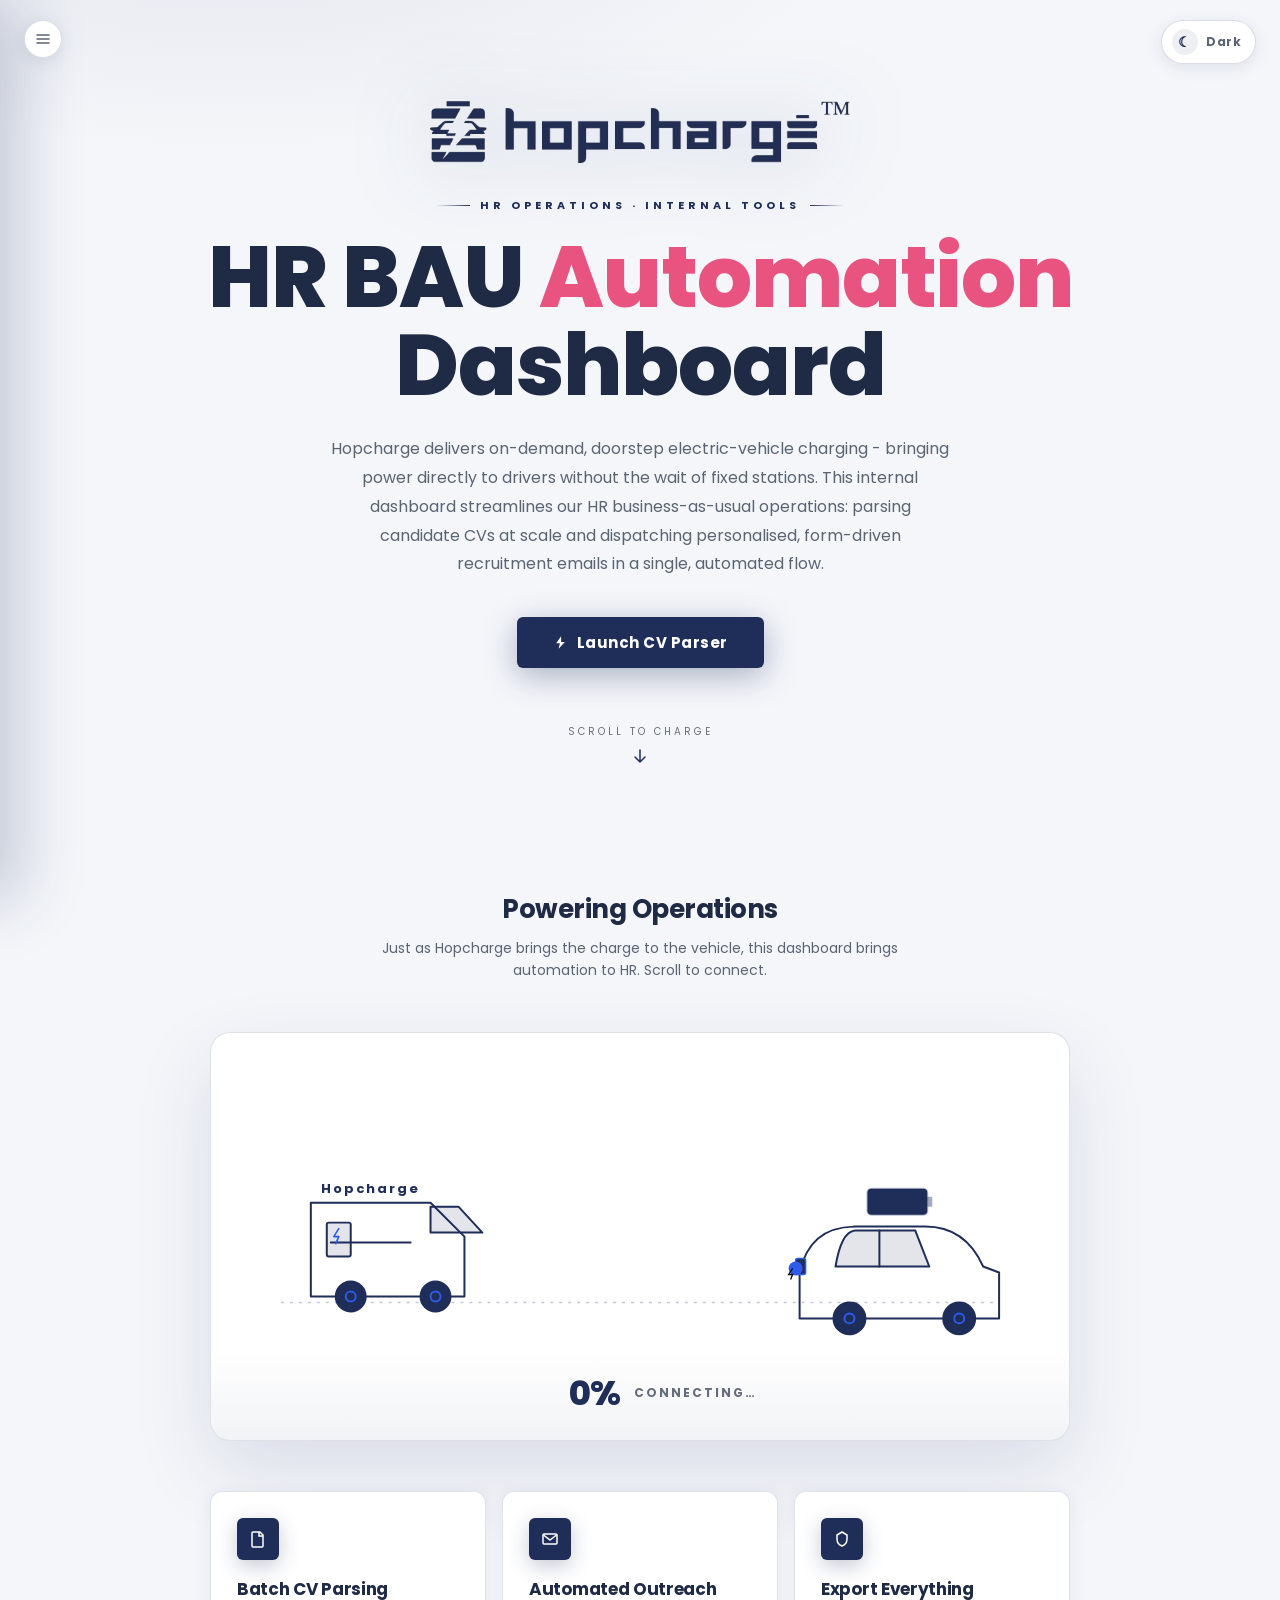
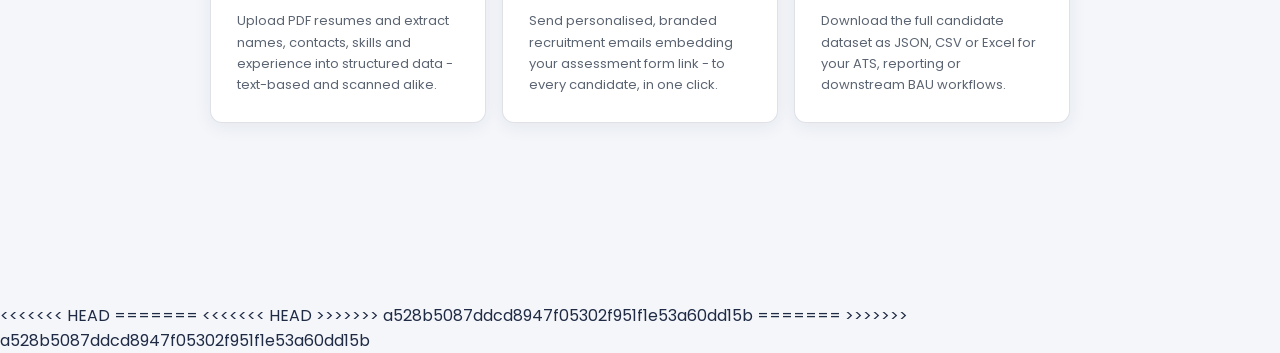
==== commit 9ce104a4: "static changes" ====
--- a/static/index.html
+++ b/static/index.html
@@ -763,6 +763,9 @@
 
 =======
 <!-- ═══ AI SETTINGS ═══ -->
+<<<<<<< HEAD
+>>>>>>> a528b5087ddcd8947f05302f951f1e53a60dd15b
+=======
 >>>>>>> a528b5087ddcd8947f05302f951f1e53a60dd15b
 <!-- ── COLLEGE ADD/EDIT MODAL ── -->
 <div id="discover-modal">
@@ -1004,6 +1007,7 @@
     </div>
 
 <<<<<<< HEAD
+<<<<<<< HEAD
     <!-- AI CV Parsing Settings -->
     <div class="ccard" style="margin-bottom:26px">
       <div style="display:flex;justify-content:space-between;align-items:center;margin-bottom:6px">
@@ -1012,6 +1016,10 @@
 =======
     <!-- Recruitment form -->
     <div class="ccard" style="margin-bottom:26px">
+=======
+    <!-- Recruitment form -->
+    <div class="ccard" style="margin-bottom:26px">
+>>>>>>> a528b5087ddcd8947f05302f951f1e53a60dd15b
       <div style="font-family:'Poppins',sans-serif;font-weight:700;font-size:16px;color:var(--text-on);margin-bottom:4px">Recruitment form</div>
       <div style="font-size:13px;color:var(--text-mid);margin-bottom:18px">Set once here - used by both Send Emails (the CTA link embedded in every recruitment email) and Form Responses (syncing submitted answers via the Forms API).</div>
 
@@ -1026,6 +1034,8 @@
       <div style="display:flex;gap:10px;align-items:center;margin-top:16px">
         <button class="btn-send" id="adm-form-save">Save recruitment form</button>
         <span id="adm-form-msg" style="font-size:12px;color:var(--text-dim)"></span>
+<<<<<<< HEAD
+=======
       </div>
     </div>
 
@@ -1112,6 +1122,92 @@
         </div>
 >>>>>>> a528b5087ddcd8947f05302f951f1e53a60dd15b
       </div>
+    </div>
+
+<<<<<<< HEAD
+    <!-- AI-assisted CV parsing -->
+    <div class="glass-card ai-cfg-card" style="margin-bottom:20px;padding:16px 20px;display:flex;align-items:center;gap:14px">
+      <label class="switch">
+        <input type="checkbox" id="ai-feature-enable">
+        <span class="switch-track"></span>
+      </label>
+      <div style="flex:1">
+        <div style="font-family:'Poppins',sans-serif;font-weight:700;font-size:12.5px;letter-spacing:.5px;color:var(--violet)">ENABLE AI-ASSISTED CV PARSING</div>
+        <div style="font-size:11px;color:var(--muted);margin-top:1px" id="ai-feature-desc">Off by default. CVs are parsed with the offline regex + spaCy parser only - no API key fields, no external calls. Turning this on reveals the Claude / OpenAI / Gemini / Groq / Hugging Face configuration below.</div>
+      </div>
+    </div>
+
+    <div id="ai-cfg-grid" class="ai-cfg-grid" style="margin-bottom:26px">
+      <!-- Mode selector -->
+      <div class="glass-card ai-cfg-card">
+        <div class="ai-cfg-title">CV Parsing Mode</div>
+
+        <div class="ai-mode-options">
+          <label class="ai-mode-option" data-mode="offline">
+            <input type="radio" name="ai-mode" value="offline" class="ai-mode-radio-input" checked>
+            <div class="ai-mode-text">
+              <div class="ai-mode-label">Offline (Regex + spaCy)</div>
+              <div class="ai-mode-desc">Deterministic section-heading parsing. No API key needed. Always works, even for unusual layouts it can't fully read.</div>
+              <div class="ai-mode-status" id="offline-status">Active · Parsing now</div>
+            </div>
+          </label>
+
+          <label class="ai-mode-option hidden" data-mode="api" id="ai-mode-api-option">
+            <input type="radio" name="ai-mode" value="api" class="ai-mode-radio-input">
+            <div class="ai-mode-text">
+              <div class="ai-mode-label">AI-Based (Claude / OpenAI / Gemini / Groq / Hugging Face)</div>
+              <div class="ai-mode-desc">LLM-based extraction - handles unusual formats, tables, and non-standard section names far more consistently. Requires an API key.</div>
+              <div class="ai-mode-status" id="api-status">Not configured</div>
+            </div>
+          </label>
+        </div>
+
+        <!-- API config section (shown only when API mode selected) -->
+        <div id="api-config-section" class="ai-api-config hidden" style="margin-top:24px;padding-top:24px;border-top:1px solid var(--border-dim)">
+          <label class="field-label">Provider</label>
+          <div class="ai-provider-toggle">
+            <button class="ai-prov-btn active" data-provider="huggingface">
+              <span class="ai-prov-name">Hugging Face <span style="opacity:.6;font-weight:600">(free)</span></span>
+            </button>
+            <button class="ai-prov-btn" data-provider="anthropic">
+              <span class="ai-prov-name">Anthropic Claude</span>
+            </button>
+            <button class="ai-prov-btn" data-provider="openai">
+              <span class="ai-prov-name">OpenAI</span>
+            </button>
+            <button class="ai-prov-btn" data-provider="gemini">
+              <span class="ai-prov-name">Google Gemini</span>
+            </button>
+            <button class="ai-prov-btn" data-provider="groq">
+              <span class="ai-prov-name">Groq</span>
+            </button>
+          </div>
+          <span class="field-hint">Hugging Face uses a free-tier shared inference API (no billing) - get a token at huggingface.co/settings/tokens with "Inference Providers" permission.</span>
+
+          <label class="field-label" for="ai-model" style="margin-top:18px">Model<span class="req-mark">*</span></label>
+          <input id="ai-model" class="field-input" list="ai-model-list" placeholder="e.g. claude-3-5-sonnet-latest" autocomplete="off" required>
+          <datalist id="ai-model-list"></datalist>
+          <span class="field-hint">Pick a suggestion or type the exact model id from your provider console.</span>
+
+          <label class="field-label" for="ai-key" style="margin-top:18px">API Key<span class="req-mark">*</span></label>
+          <input id="ai-key" class="field-input" type="password" placeholder="Enter your API key" required>
+          <span class="field-hint">Stored encrypted · never displayed after save</span>
+
+          <label class="field-label" for="ai-temp" style="margin-top:18px">Temperature <span id="ai-temp-val" style="color:var(--violet)">0.2</span></label>
+          <input id="ai-temp" type="range" min="0" max="1" step="0.05" value="0.2" class="ai-slider">
+          <div class="ai-temp-labels"><span>Precise (0.0)</span><span>Creative (1.0)</span></div>
+
+          <div class="send-row" style="margin-top:22px">
+            <button id="ai-save-btn" class="btn-parse">Save API Key</button>
+            <button id="ai-clear-btn" class="btn-ghost">Clear Key (Use Offline)</button>
+          </div>
+        </div>
+
+        <div class="send-row hidden" id="ai-switch-btn-row" style="margin-top:18px;gap:8px">
+          <button id="ai-switch-btn" class="btn-ghost" style="flex:1">Switch to API Mode</button>
+        </div>
+>>>>>>> a528b5087ddcd8947f05302f951f1e53a60dd15b
+      </div>
       <div style="font-size:13px;color:var(--text-mid);margin-bottom:18px">Configure the external AI provider used for intelligent CV parsing. When enabled, uploaded PDFs are parsed via your chosen LLM (Claude, OpenAI, Gemini, Groq, or Hugging Face) for consistent extraction across complex resume layouts. When disabled, the free offline regex+spaCy parser is used.</div>
 
 <<<<<<< HEAD
@@ -1157,6 +1253,12 @@
       <div class="glass-card ai-cfg-card">
         <div class="ai-cfg-title">How It Works</div>
 
+=======
+      <!-- Info card -->
+      <div class="glass-card ai-cfg-card">
+        <div class="ai-cfg-title">How It Works</div>
+
+>>>>>>> a528b5087ddcd8947f05302f951f1e53a60dd15b
         <div style="font-size:13px;color:var(--text-mid);line-height:1.7">
           <div style="margin-bottom:16px">
             <div style="font-weight:700;color:var(--text-on);margin-bottom:6px">Offline Parsing</div>
@@ -1183,6 +1285,9 @@
             When AI parsing is off or a call fails for any reason, the app always falls back to the offline parser - a resume is never left unparsed.
           </div>
         </div>
+<<<<<<< HEAD
+>>>>>>> a528b5087ddcd8947f05302f951f1e53a60dd15b
+=======
 >>>>>>> a528b5087ddcd8947f05302f951f1e53a60dd15b
       </div>
     </div>
@@ -1210,6 +1315,9 @@
         <button class="btn-send" id="adm-rec-save">Save recruitment email</button>
         <button class="btn-ghost" id="adm-rec-reset">Reset to default</button>
         <button class="btn-ghost adm-preview-toggle" type="button" data-kind="recruitment">Preview</button>
+<<<<<<< HEAD
+>>>>>>> a528b5087ddcd8947f05302f951f1e53a60dd15b
+=======
 >>>>>>> a528b5087ddcd8947f05302f951f1e53a60dd15b
       </div>
       <div id="adm-recruitment-preview-wrap" class="hidden adm-preview-wrap">
@@ -1245,6 +1353,9 @@
         <button class="btn-send" id="adm-ob-save">Save onboarding email</button>
         <button class="btn-ghost" id="adm-ob-reset">Reset to default</button>
         <button class="btn-ghost adm-preview-toggle" type="button" data-kind="onboarding">Preview</button>
+<<<<<<< HEAD
+>>>>>>> a528b5087ddcd8947f05302f951f1e53a60dd15b
+=======
 >>>>>>> a528b5087ddcd8947f05302f951f1e53a60dd15b
       </div>
       <div id="adm-onboarding-preview-wrap" class="hidden adm-preview-wrap">
@@ -1280,6 +1391,9 @@
         <button class="btn-send" id="adm-rej-save">Save rejection email</button>
         <button class="btn-ghost" id="adm-rej-reset">Reset to default</button>
         <button class="btn-ghost adm-preview-toggle" type="button" data-kind="rejection">Preview</button>
+<<<<<<< HEAD
+>>>>>>> a528b5087ddcd8947f05302f951f1e53a60dd15b
+=======
 >>>>>>> a528b5087ddcd8947f05302f951f1e53a60dd15b
       </div>
       <div id="adm-rejection-preview-wrap" class="hidden adm-preview-wrap">
--- a/static/css/styles.css
+++ b/static/css/styles.css
@@ -821,6 +821,7 @@
   @media(max-width:640px){.emp-form{grid-template-columns:1fr}}
 
 <<<<<<< HEAD
+<<<<<<< HEAD
 /* Toggle switch styling */
 .switch { position: relative; display: inline-block; width: 44px; height: 24px; flex-shrink: 0; }
 .switch input { opacity: 0; width: 0; height: 0; }
@@ -829,6 +830,8 @@
 input:checked + .slider { background-color: #2F5BEA; border-color: #2F5BEA; }
 input:checked + .slider::before { transform: translateX(20px); }
 =======
+=======
+>>>>>>> a528b5087ddcd8947f05302f951f1e53a60dd15b
 /* ────── Central Shared Google Auth Widget ────── */
 .google-auth-widget { margin-bottom: 20px; }
 .g-widget-card {
@@ -949,5 +952,8 @@
 }
 .g-widget-connect-btn:hover { transform: translateY(-2px); box-shadow: 0 8px 24px rgba(31,45,89,0.42); }
 .g-widget-connect-btn:active { transform: translateY(0); }
+<<<<<<< HEAD
 >>>>>>> a528b5087ddcd8947f05302f951f1e53a60dd15b
-
+=======
+>>>>>>> a528b5087ddcd8947f05302f951f1e53a60dd15b
+
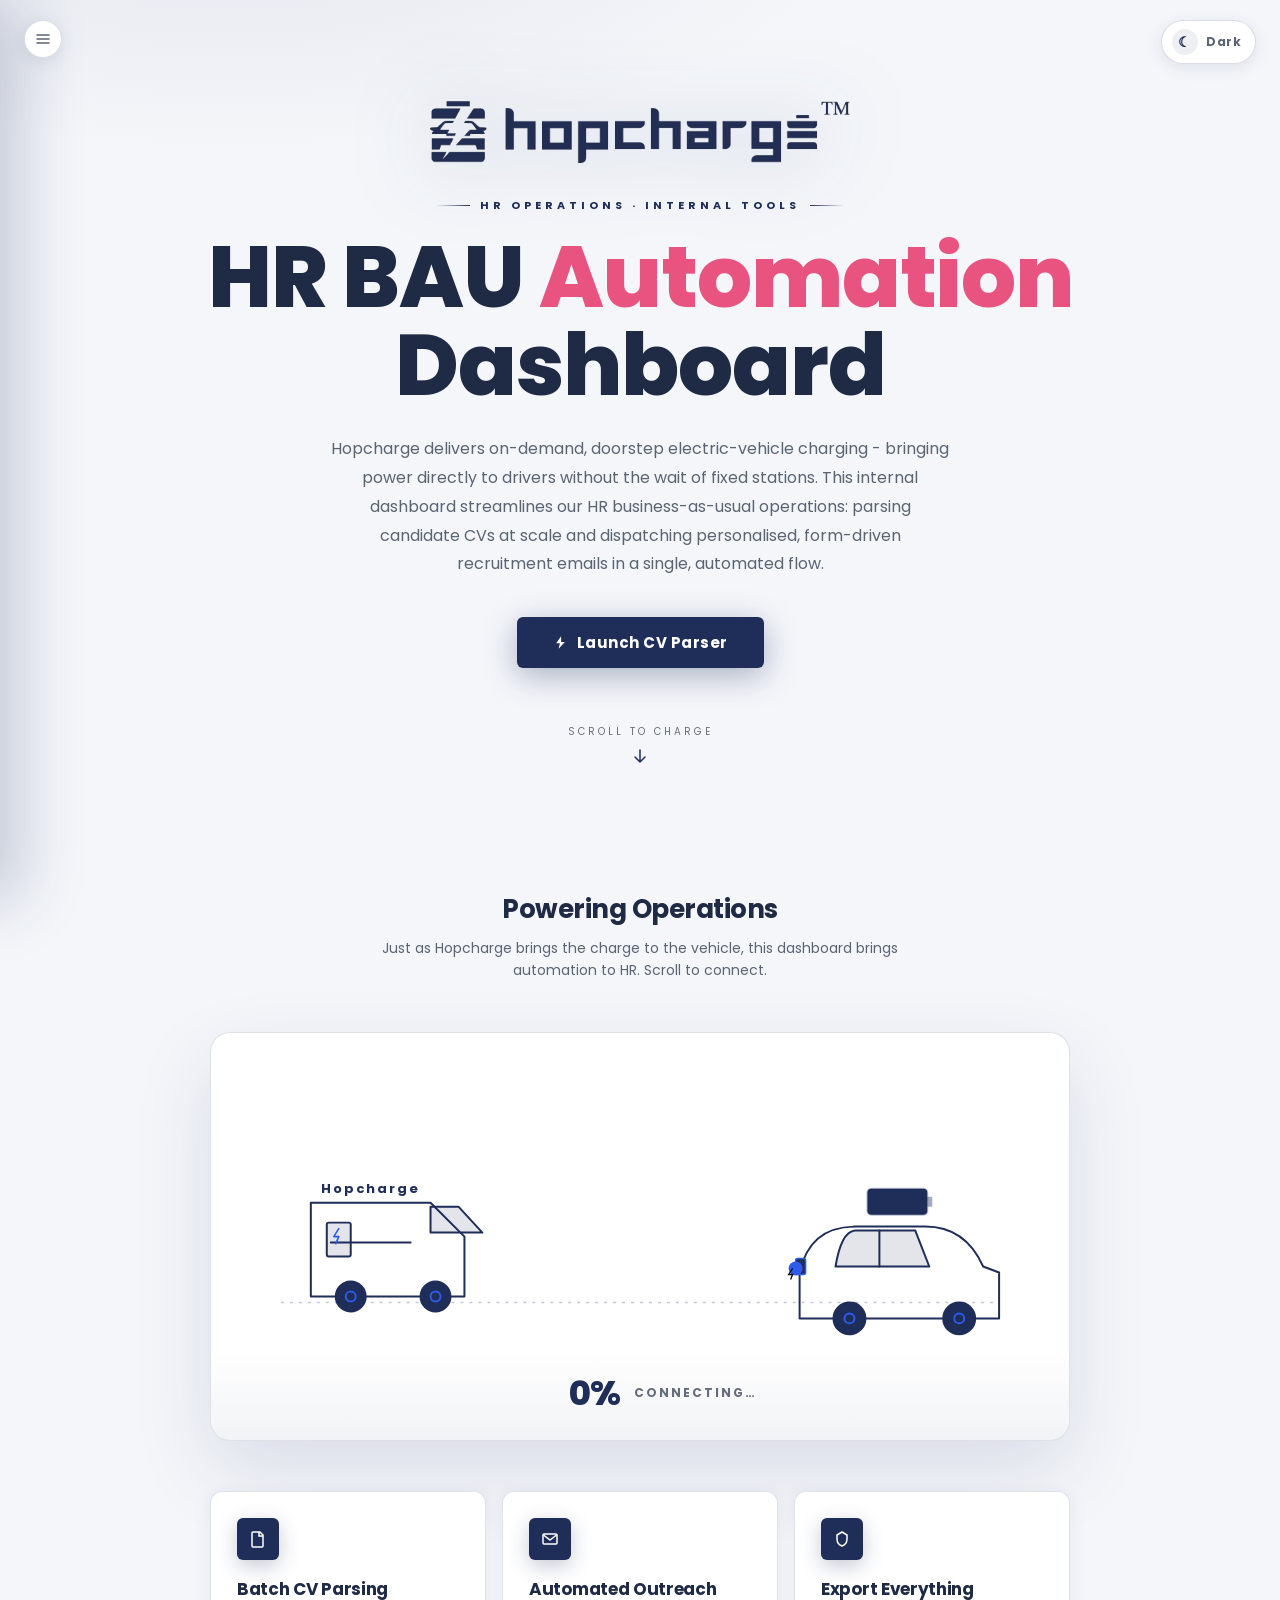
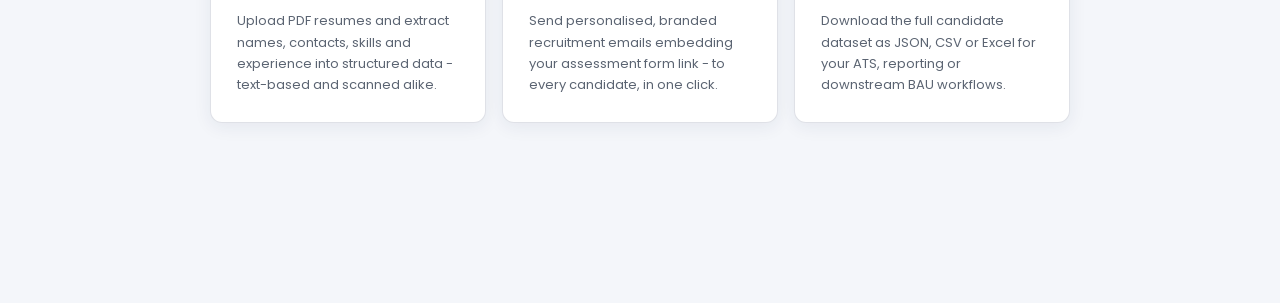
==== commit 84d217b1: "changes in static/ modified" ====
--- a/static/index.html
+++ b/static/index.html
@@ -758,15 +758,6 @@
   </div>
 </section>
 
-<<<<<<< HEAD
-<!-- ═══ AI SETTINGS REMOVED (MERGED INTO ADMIN SETTINGS) ═══ -->
-
-=======
-<!-- ═══ AI SETTINGS ═══ -->
-<<<<<<< HEAD
->>>>>>> a528b5087ddcd8947f05302f951f1e53a60dd15b
-=======
->>>>>>> a528b5087ddcd8947f05302f951f1e53a60dd15b
 <!-- ── COLLEGE ADD/EDIT MODAL ── -->
 <div id="discover-modal">
   <div class="cand-modal-scrim" onclick="closeDiscoverModal()"></div>
@@ -1006,20 +997,19 @@
       <p>Edit the emails sent at each stage, the recruitment form, and AI-assisted CV parsing. Changes apply from the moment you save.</p>
     </div>
 
-<<<<<<< HEAD
-<<<<<<< HEAD
+
     <!-- AI CV Parsing Settings -->
     <div class="ccard" style="margin-bottom:26px">
       <div style="display:flex;justify-content:space-between;align-items:center;margin-bottom:6px">
         <div style="font-family:'Poppins',sans-serif;font-weight:700;font-size:16px;color:var(--text-on)">🤖 AI CV Parsing Settings</div>
         <span style="font-size:10px;font-weight:700;letter-spacing:1.5px;text-transform:uppercase;color:var(--violet);background:var(--violet-dim);border-radius:5px;padding:3px 9px">LLM Parser</span>
-=======
+
     <!-- Recruitment form -->
     <div class="ccard" style="margin-bottom:26px">
-=======
+
     <!-- Recruitment form -->
     <div class="ccard" style="margin-bottom:26px">
->>>>>>> a528b5087ddcd8947f05302f951f1e53a60dd15b
+
       <div style="font-family:'Poppins',sans-serif;font-weight:700;font-size:16px;color:var(--text-on);margin-bottom:4px">Recruitment form</div>
       <div style="font-size:13px;color:var(--text-mid);margin-bottom:18px">Set once here - used by both Send Emails (the CTA link embedded in every recruitment email) and Form Responses (syncing submitted answers via the Forms API).</div>
 
@@ -1034,8 +1024,6 @@
       <div style="display:flex;gap:10px;align-items:center;margin-top:16px">
         <button class="btn-send" id="adm-form-save">Save recruitment form</button>
         <span id="adm-form-msg" style="font-size:12px;color:var(--text-dim)"></span>
-<<<<<<< HEAD
-=======
       </div>
     </div>
 
@@ -1120,7 +1108,6 @@
         <div class="send-row hidden" id="ai-switch-btn-row" style="margin-top:18px;gap:8px">
           <button id="ai-switch-btn" class="btn-ghost" style="flex:1">Switch to API Mode</button>
         </div>
->>>>>>> a528b5087ddcd8947f05302f951f1e53a60dd15b
       </div>
     </div>
 
@@ -1206,11 +1193,10 @@
         <div class="send-row hidden" id="ai-switch-btn-row" style="margin-top:18px;gap:8px">
           <button id="ai-switch-btn" class="btn-ghost" style="flex:1">Switch to API Mode</button>
         </div>
->>>>>>> a528b5087ddcd8947f05302f951f1e53a60dd15b
+
       </div>
       <div style="font-size:13px;color:var(--text-mid);margin-bottom:18px">Configure the external AI provider used for intelligent CV parsing. When enabled, uploaded PDFs are parsed via your chosen LLM (Claude, OpenAI, Gemini, Groq, or Hugging Face) for consistent extraction across complex resume layouts. When disabled, the free offline regex+spaCy parser is used.</div>
 
-<<<<<<< HEAD
       <label class="switch-row" style="display:flex;align-items:center;gap:14px;margin-bottom:20px;padding:14px 16px;background:rgba(255,255,255,0.03);border:1px solid var(--border-dim);border-radius:10px;cursor:pointer">
         <span class="switch">
           <input type="checkbox" id="ai-feature-enable">
@@ -1248,17 +1234,15 @@
           <button id="ai-clear-btn" class="btn-ghost" type="button">Clear Key (Use Offline)</button>
         </div>
         <div id="ai-config-msg" style="font-size:12px;color:var(--text-dim);margin-top:10px"></div>
-=======
       <!-- Info card -->
       <div class="glass-card ai-cfg-card">
         <div class="ai-cfg-title">How It Works</div>
 
-=======
+
       <!-- Info card -->
       <div class="glass-card ai-cfg-card">
         <div class="ai-cfg-title">How It Works</div>
 
->>>>>>> a528b5087ddcd8947f05302f951f1e53a60dd15b
         <div style="font-size:13px;color:var(--text-mid);line-height:1.7">
           <div style="margin-bottom:16px">
             <div style="font-weight:700;color:var(--text-on);margin-bottom:6px">Offline Parsing</div>
@@ -1285,10 +1269,6 @@
             When AI parsing is off or a call fails for any reason, the app always falls back to the offline parser - a resume is never left unparsed.
           </div>
         </div>
-<<<<<<< HEAD
->>>>>>> a528b5087ddcd8947f05302f951f1e53a60dd15b
-=======
->>>>>>> a528b5087ddcd8947f05302f951f1e53a60dd15b
       </div>
     </div>
 
@@ -1307,7 +1287,7 @@
       </div>
       <textarea id="adm-rec-body" rows="9" class="field-input" required style="resize:vertical;line-height:1.6" placeholder="Email body text…"></textarea>
       <div style="display:flex;gap:10px;align-items:center;margin-top:14px;flex-wrap:wrap">
-<<<<<<< HEAD
+
         <button class="btn-send" id="adm-rec-save" type="button">Save recruitment email</button>
         <button class="btn-ghost" id="adm-rec-reset" type="button">Reset to default</button>
         <button class="btn-ghost adm-preview-toggle" type="button" data-kind="recruitment">👁 Preview</button>
@@ -1315,10 +1295,6 @@
         <button class="btn-send" id="adm-rec-save">Save recruitment email</button>
         <button class="btn-ghost" id="adm-rec-reset">Reset to default</button>
         <button class="btn-ghost adm-preview-toggle" type="button" data-kind="recruitment">Preview</button>
-<<<<<<< HEAD
->>>>>>> a528b5087ddcd8947f05302f951f1e53a60dd15b
-=======
->>>>>>> a528b5087ddcd8947f05302f951f1e53a60dd15b
       </div>
       <div id="adm-recruitment-preview-wrap" class="hidden adm-preview-wrap">
         <div style="font-size:11px;color:var(--text-dim);margin:14px 0 8px">Live preview - sample candidate data, exact email layout.</div>
@@ -1349,14 +1325,11 @@
         <button class="btn-send" id="adm-ob-save" type="button">Save onboarding email</button>
         <button class="btn-ghost" id="adm-ob-reset" type="button">Reset to default</button>
         <button class="btn-ghost adm-preview-toggle" type="button" data-kind="onboarding">👁 Preview</button>
-=======
+
         <button class="btn-send" id="adm-ob-save">Save onboarding email</button>
         <button class="btn-ghost" id="adm-ob-reset">Reset to default</button>
         <button class="btn-ghost adm-preview-toggle" type="button" data-kind="onboarding">Preview</button>
-<<<<<<< HEAD
->>>>>>> a528b5087ddcd8947f05302f951f1e53a60dd15b
-=======
->>>>>>> a528b5087ddcd8947f05302f951f1e53a60dd15b
+
       </div>
       <div id="adm-onboarding-preview-wrap" class="hidden adm-preview-wrap">
         <div style="font-size:11px;color:var(--text-dim);margin:14px 0 8px">Live preview - sample candidate data, exact email layout.</div>
@@ -1383,18 +1356,15 @@
       </div>
       <textarea id="adm-rej-body" rows="6" class="field-input" required style="resize:vertical;line-height:1.6" placeholder="Rejection body…"></textarea>
       <div style="display:flex;gap:10px;align-items:center;margin-top:14px;flex-wrap:wrap">
-<<<<<<< HEAD
+
         <button class="btn-send" id="adm-rej-save" type="button">Save rejection email</button>
         <button class="btn-ghost" id="adm-rej-reset" type="button">Reset to default</button>
         <button class="btn-ghost adm-preview-toggle" type="button" data-kind="rejection">👁 Preview</button>
-=======
+
         <button class="btn-send" id="adm-rej-save">Save rejection email</button>
         <button class="btn-ghost" id="adm-rej-reset">Reset to default</button>
         <button class="btn-ghost adm-preview-toggle" type="button" data-kind="rejection">Preview</button>
-<<<<<<< HEAD
->>>>>>> a528b5087ddcd8947f05302f951f1e53a60dd15b
-=======
->>>>>>> a528b5087ddcd8947f05302f951f1e53a60dd15b
+
       </div>
       <div id="adm-rejection-preview-wrap" class="hidden adm-preview-wrap">
         <div style="font-size:11px;color:var(--text-dim);margin:14px 0 8px">Live preview - sample candidate data, exact email layout.</div>
--- a/static/css/styles.css
+++ b/static/css/styles.css
@@ -820,8 +820,6 @@
   .emp-status-box{margin:12px 0;padding:11px 14px;border-radius:9px;font-size:12px;line-height:1.6;background:var(--glass-2);border:1px solid var(--glass-border);color:var(--text-mid)}
   @media(max-width:640px){.emp-form{grid-template-columns:1fr}}
 
-<<<<<<< HEAD
-<<<<<<< HEAD
 /* Toggle switch styling */
 .switch { position: relative; display: inline-block; width: 44px; height: 24px; flex-shrink: 0; }
 .switch input { opacity: 0; width: 0; height: 0; }
@@ -829,9 +827,7 @@
 .slider::before { position: absolute; content: ""; height: 18px; width: 18px; left: 2px; bottom: 2px; background-color: #ffffff; border-radius: 50%; transition: transform 0.25s; box-shadow: 0 1px 4px rgba(0,0,0,0.3); }
 input:checked + .slider { background-color: #2F5BEA; border-color: #2F5BEA; }
 input:checked + .slider::before { transform: translateX(20px); }
-=======
-=======
->>>>>>> a528b5087ddcd8947f05302f951f1e53a60dd15b
+
 /* ────── Central Shared Google Auth Widget ────── */
 .google-auth-widget { margin-bottom: 20px; }
 .g-widget-card {
@@ -952,8 +948,4 @@
 }
 .g-widget-connect-btn:hover { transform: translateY(-2px); box-shadow: 0 8px 24px rgba(31,45,89,0.42); }
 .g-widget-connect-btn:active { transform: translateY(0); }
-<<<<<<< HEAD
->>>>>>> a528b5087ddcd8947f05302f951f1e53a60dd15b
-=======
->>>>>>> a528b5087ddcd8947f05302f951f1e53a60dd15b
-
+
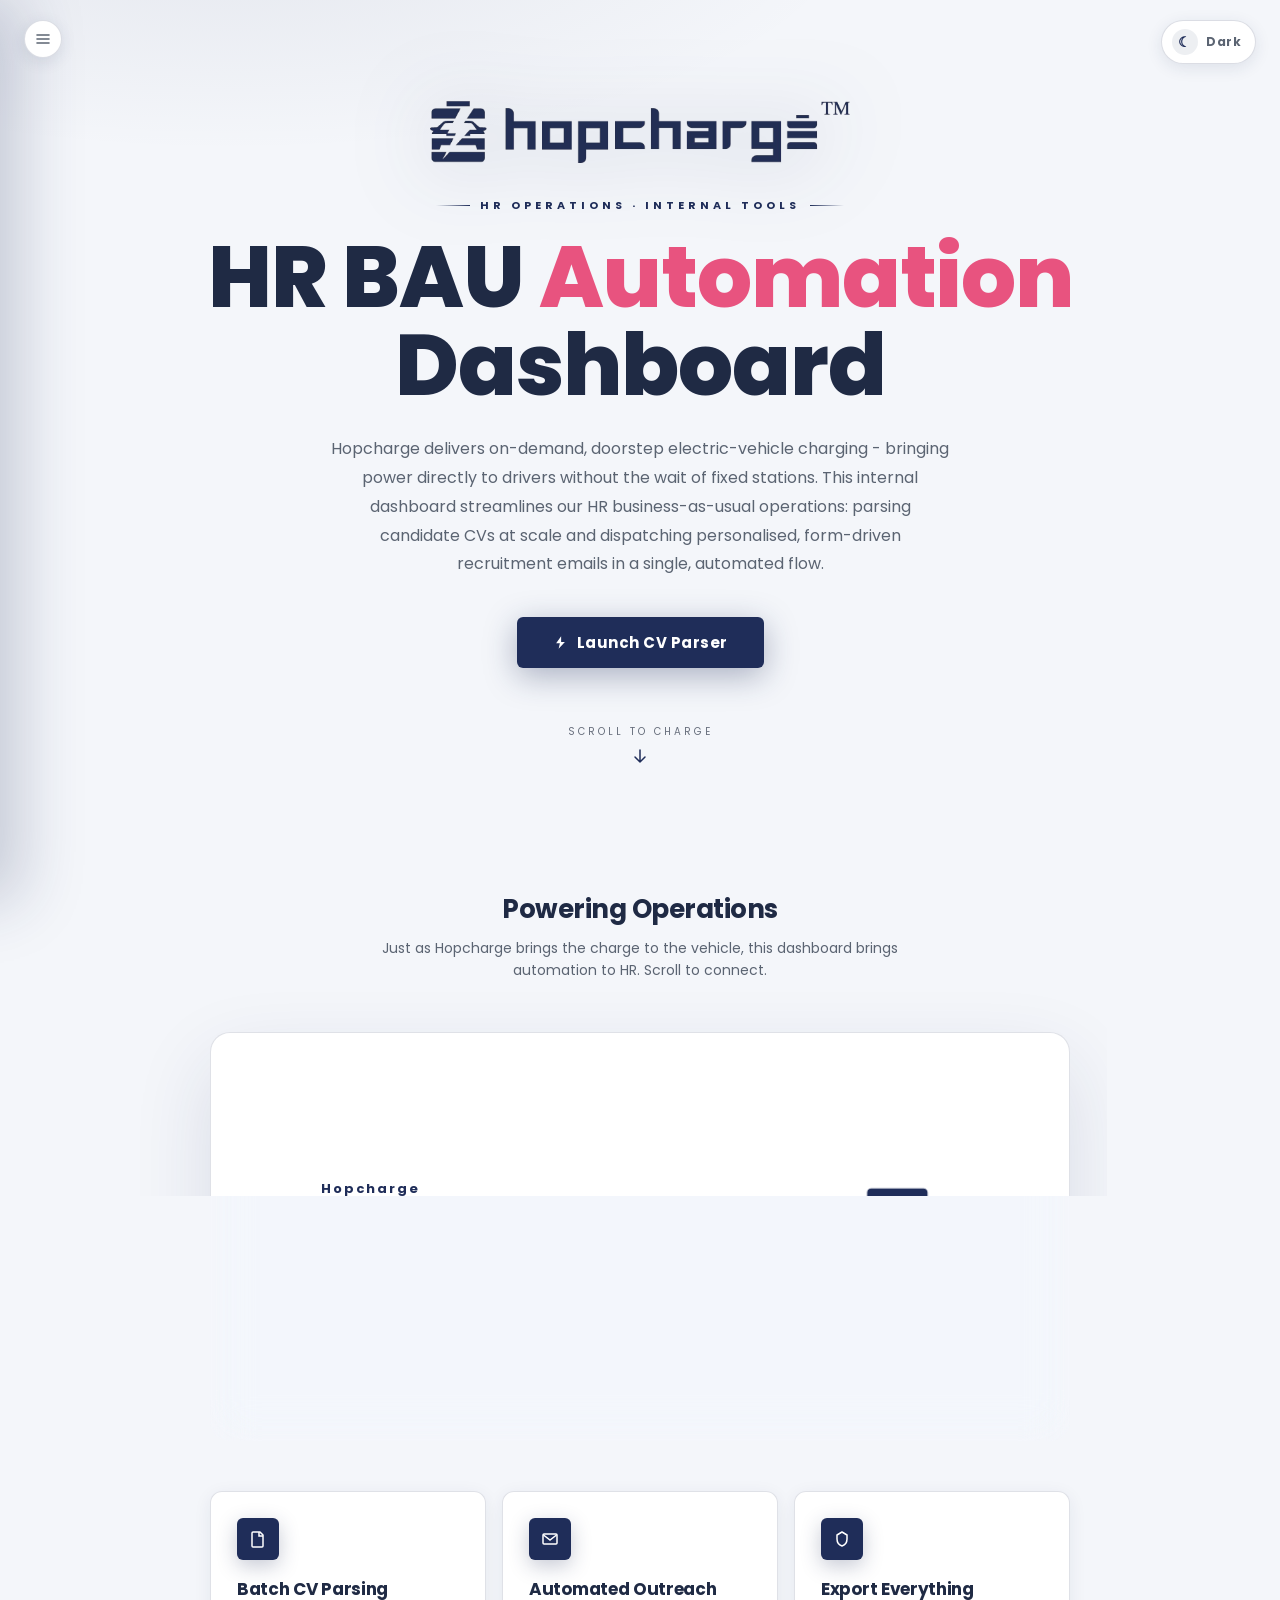
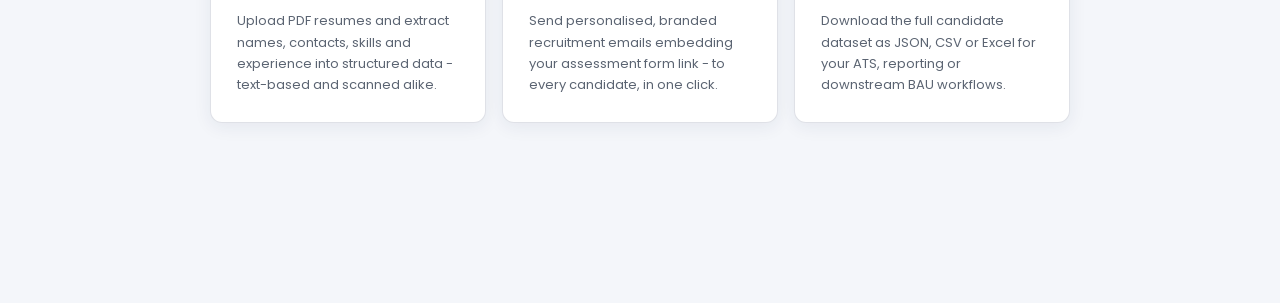
==== commit 5e5c6732: "Fix dead HuggingFace endpoint, default to AI mode, harden offline parser Tested the AI system live w" ====
--- a/static/index.html
+++ b/static/index.html
@@ -16,7 +16,6 @@
 <div class="aurora"><div class="orb o1"></div><div class="orb o2"></div><div class="orb o3"></div><div class="orb o4"></div></div>
 <canvas id="particles"></canvas>
 
-<div id="glow-dot"></div>
 <div id="progress-rail"><div id="progress-fill"></div></div>
 
 <button id="sidebar-toggle-btn" type="button" aria-label="Open navigation menu" title="Menu">
@@ -997,19 +996,8 @@
       <p>Edit the emails sent at each stage, the recruitment form, and AI-assisted CV parsing. Changes apply from the moment you save.</p>
     </div>
 
-
-    <!-- AI CV Parsing Settings -->
-    <div class="ccard" style="margin-bottom:26px">
-      <div style="display:flex;justify-content:space-between;align-items:center;margin-bottom:6px">
-        <div style="font-family:'Poppins',sans-serif;font-weight:700;font-size:16px;color:var(--text-on)">🤖 AI CV Parsing Settings</div>
-        <span style="font-size:10px;font-weight:700;letter-spacing:1.5px;text-transform:uppercase;color:var(--violet);background:var(--violet-dim);border-radius:5px;padding:3px 9px">LLM Parser</span>
-
     <!-- Recruitment form -->
     <div class="ccard" style="margin-bottom:26px">
-
-    <!-- Recruitment form -->
-    <div class="ccard" style="margin-bottom:26px">
-
       <div style="font-family:'Poppins',sans-serif;font-weight:700;font-size:16px;color:var(--text-on);margin-bottom:4px">Recruitment form</div>
       <div style="font-size:13px;color:var(--text-mid);margin-bottom:18px">Set once here - used by both Send Emails (the CTA link embedded in every recruitment email) and Form Responses (syncing submitted answers via the Forms API).</div>
 
@@ -1035,30 +1023,30 @@
       </label>
       <div style="flex:1">
         <div style="font-family:'Poppins',sans-serif;font-weight:700;font-size:12.5px;letter-spacing:.5px;color:var(--violet)">ENABLE AI-ASSISTED CV PARSING</div>
-        <div style="font-size:11px;color:var(--muted);margin-top:1px" id="ai-feature-desc">Off by default. CVs are parsed with the offline regex + spaCy parser only - no API key fields, no external calls. Turning this on reveals the Claude / OpenAI / Gemini / Groq / Hugging Face configuration below.</div>
+        <div style="font-size:11px;color:var(--muted);margin-top:1px" id="ai-feature-desc">Off by default. CVs are parsed with the offline regex + spaCy parser and replies are classified by keyword matching only - no API key fields, no external calls. Turning this on reveals the Claude / OpenAI / Gemini / Groq / Hugging Face configuration below, shared by both CV parsing and reply-intent classification.</div>
       </div>
     </div>
 
     <div id="ai-cfg-grid" class="ai-cfg-grid" style="margin-bottom:26px">
       <!-- Mode selector -->
       <div class="glass-card ai-cfg-card">
-        <div class="ai-cfg-title">CV Parsing Mode</div>
+        <div class="ai-cfg-title">CV Parsing Mode + Intent Analysis</div>
 
         <div class="ai-mode-options">
           <label class="ai-mode-option" data-mode="offline">
-            <input type="radio" name="ai-mode" value="offline" class="ai-mode-radio-input" checked>
+            <input type="radio" name="ai-mode" value="offline" class="ai-mode-radio-input">
             <div class="ai-mode-text">
               <div class="ai-mode-label">Offline (Regex + spaCy)</div>
-              <div class="ai-mode-desc">Deterministic section-heading parsing. No API key needed. Always works, even for unusual layouts it can't fully read.</div>
+              <div class="ai-mode-desc">Deterministic section-heading parsing for CVs and keyword matching for reply-intent labels (Replies page). No API key needed. Always works, even on layouts or wording it can't fully read.</div>
               <div class="ai-mode-status" id="offline-status">Active · Parsing now</div>
             </div>
           </label>
 
           <label class="ai-mode-option hidden" data-mode="api" id="ai-mode-api-option">
-            <input type="radio" name="ai-mode" value="api" class="ai-mode-radio-input">
+            <input type="radio" name="ai-mode" value="api" class="ai-mode-radio-input" checked>
             <div class="ai-mode-text">
               <div class="ai-mode-label">AI-Based (Claude / OpenAI / Gemini / Groq / Hugging Face)</div>
-              <div class="ai-mode-desc">LLM-based extraction - handles unusual formats, tables, and non-standard section names far more consistently. Requires an API key.</div>
+              <div class="ai-mode-desc">LLM-based CV extraction and reply-intent classification - handles unusual resume formats and nuanced replies (e.g. correctly reads a bounce notice as automated rather than a candidate's question) far more consistently. Requires an API key.</div>
               <div class="ai-mode-status" id="api-status">Not configured</div>
             </div>
           </label>
@@ -1109,164 +1097,37 @@
           <button id="ai-switch-btn" class="btn-ghost" style="flex:1">Switch to API Mode</button>
         </div>
       </div>
-    </div>
-
-<<<<<<< HEAD
-    <!-- AI-assisted CV parsing -->
-    <div class="glass-card ai-cfg-card" style="margin-bottom:20px;padding:16px 20px;display:flex;align-items:center;gap:14px">
-      <label class="switch">
-        <input type="checkbox" id="ai-feature-enable">
-        <span class="switch-track"></span>
-      </label>
-      <div style="flex:1">
-        <div style="font-family:'Poppins',sans-serif;font-weight:700;font-size:12.5px;letter-spacing:.5px;color:var(--violet)">ENABLE AI-ASSISTED CV PARSING</div>
-        <div style="font-size:11px;color:var(--muted);margin-top:1px" id="ai-feature-desc">Off by default. CVs are parsed with the offline regex + spaCy parser only - no API key fields, no external calls. Turning this on reveals the Claude / OpenAI / Gemini / Groq / Hugging Face configuration below.</div>
-      </div>
-    </div>
-
-    <div id="ai-cfg-grid" class="ai-cfg-grid" style="margin-bottom:26px">
-      <!-- Mode selector -->
-      <div class="glass-card ai-cfg-card">
-        <div class="ai-cfg-title">CV Parsing Mode</div>
-
-        <div class="ai-mode-options">
-          <label class="ai-mode-option" data-mode="offline">
-            <input type="radio" name="ai-mode" value="offline" class="ai-mode-radio-input" checked>
-            <div class="ai-mode-text">
-              <div class="ai-mode-label">Offline (Regex + spaCy)</div>
-              <div class="ai-mode-desc">Deterministic section-heading parsing. No API key needed. Always works, even for unusual layouts it can't fully read.</div>
-              <div class="ai-mode-status" id="offline-status">Active · Parsing now</div>
-            </div>
-          </label>
-
-          <label class="ai-mode-option hidden" data-mode="api" id="ai-mode-api-option">
-            <input type="radio" name="ai-mode" value="api" class="ai-mode-radio-input">
-            <div class="ai-mode-text">
-              <div class="ai-mode-label">AI-Based (Claude / OpenAI / Gemini / Groq / Hugging Face)</div>
-              <div class="ai-mode-desc">LLM-based extraction - handles unusual formats, tables, and non-standard section names far more consistently. Requires an API key.</div>
-              <div class="ai-mode-status" id="api-status">Not configured</div>
-            </div>
-          </label>
-        </div>
-
-        <!-- API config section (shown only when API mode selected) -->
-        <div id="api-config-section" class="ai-api-config hidden" style="margin-top:24px;padding-top:24px;border-top:1px solid var(--border-dim)">
-          <label class="field-label">Provider</label>
-          <div class="ai-provider-toggle">
-            <button class="ai-prov-btn active" data-provider="huggingface">
-              <span class="ai-prov-name">Hugging Face <span style="opacity:.6;font-weight:600">(free)</span></span>
-            </button>
-            <button class="ai-prov-btn" data-provider="anthropic">
-              <span class="ai-prov-name">Anthropic Claude</span>
-            </button>
-            <button class="ai-prov-btn" data-provider="openai">
-              <span class="ai-prov-name">OpenAI</span>
-            </button>
-            <button class="ai-prov-btn" data-provider="gemini">
-              <span class="ai-prov-name">Google Gemini</span>
-            </button>
-            <button class="ai-prov-btn" data-provider="groq">
-              <span class="ai-prov-name">Groq</span>
-            </button>
-          </div>
-          <span class="field-hint">Hugging Face uses a free-tier shared inference API (no billing) - get a token at huggingface.co/settings/tokens with "Inference Providers" permission.</span>
-
-          <label class="field-label" for="ai-model" style="margin-top:18px">Model<span class="req-mark">*</span></label>
-          <input id="ai-model" class="field-input" list="ai-model-list" placeholder="e.g. claude-3-5-sonnet-latest" autocomplete="off" required>
-          <datalist id="ai-model-list"></datalist>
-          <span class="field-hint">Pick a suggestion or type the exact model id from your provider console.</span>
-
-          <label class="field-label" for="ai-key" style="margin-top:18px">API Key<span class="req-mark">*</span></label>
-          <input id="ai-key" class="field-input" type="password" placeholder="Enter your API key" required>
-          <span class="field-hint">Stored encrypted · never displayed after save</span>
-
-          <label class="field-label" for="ai-temp" style="margin-top:18px">Temperature <span id="ai-temp-val" style="color:var(--violet)">0.2</span></label>
-          <input id="ai-temp" type="range" min="0" max="1" step="0.05" value="0.2" class="ai-slider">
-          <div class="ai-temp-labels"><span>Precise (0.0)</span><span>Creative (1.0)</span></div>
-
-          <div class="send-row" style="margin-top:22px">
-            <button id="ai-save-btn" class="btn-parse">Save API Key</button>
-            <button id="ai-clear-btn" class="btn-ghost">Clear Key (Use Offline)</button>
-          </div>
-        </div>
-
-        <div class="send-row hidden" id="ai-switch-btn-row" style="margin-top:18px;gap:8px">
-          <button id="ai-switch-btn" class="btn-ghost" style="flex:1">Switch to API Mode</button>
-        </div>
-
-      </div>
-      <div style="font-size:13px;color:var(--text-mid);margin-bottom:18px">Configure the external AI provider used for intelligent CV parsing. When enabled, uploaded PDFs are parsed via your chosen LLM (Claude, OpenAI, Gemini, Groq, or Hugging Face) for consistent extraction across complex resume layouts. When disabled, the free offline regex+spaCy parser is used.</div>
-
-      <label class="switch-row" style="display:flex;align-items:center;gap:14px;margin-bottom:20px;padding:14px 16px;background:rgba(255,255,255,0.03);border:1px solid var(--border-dim);border-radius:10px;cursor:pointer">
-        <span class="switch">
-          <input type="checkbox" id="ai-feature-enable">
-          <span class="slider"></span>
-        </span>
-        <div style="flex:1">
-          <div style="font-family:'Poppins',sans-serif;font-weight:700;font-size:12.5px;color:var(--text-on)">ENABLE AI-BASED CV PARSING</div>
-          <div style="font-size:11px;color:var(--text-dim);margin-top:2px" id="ai-feature-desc">Off by default. Parses CVs using offline regex+spaCy. Enable to configure LLM provider.</div>
-        </div>
-      </label>
-
-      <div id="api-config-section" class="hidden">
-        <label class="field-label" style="font-size:12px;font-weight:600;margin-bottom:6px">Provider</label>
-        <div class="ai-provider-toggle" style="display:flex;flex-wrap:wrap;gap:8px;margin-bottom:14px">
-          <button type="button" class="ai-prov-btn active" data-provider="huggingface"><span class="ai-prov-name">Hugging Face (free)</span></button>
-          <button type="button" class="ai-prov-btn" data-provider="anthropic"><span class="ai-prov-name">Anthropic Claude</span></button>
-          <button type="button" class="ai-prov-btn" data-provider="openai"><span class="ai-prov-name">OpenAI</span></button>
-          <button type="button" class="ai-prov-btn" data-provider="gemini"><span class="ai-prov-name">Google Gemini</span></button>
-          <button type="button" class="ai-prov-btn" data-provider="groq"><span class="ai-prov-name">Groq</span></button>
-        </div>
-
-        <label class="field-label" for="ai-model" style="font-size:12px;font-weight:600;margin-bottom:6px">Model<span class="req-mark">*</span></label>
-        <input id="ai-model" class="field-input" list="ai-model-list" placeholder="e.g. meta-llama/Llama-3.1-8B-Instruct" autocomplete="off" required style="margin-bottom:14px">
-        <datalist id="ai-model-list"></datalist>
-
-        <label class="field-label" for="ai-key" style="font-size:12px;font-weight:600;margin-bottom:6px">API Key<span class="req-mark">*</span></label>
-        <input id="ai-key" class="field-input" type="password" placeholder="Enter your API key" required style="margin-bottom:14px">
-
-        <label class="field-label" for="ai-temp" style="font-size:12px;font-weight:600;margin-bottom:6px">Temperature <span id="ai-temp-val" style="color:var(--violet)">0.2</span></label>
-        <input id="ai-temp" type="range" min="0" max="1" step="0.05" value="0.2" class="adm-slider" style="margin-bottom:18px">
-
-        <div style="display:flex;gap:10px;align-items:center">
-          <button id="ai-save-btn" class="btn-send" type="button">Save AI Settings</button>
-          <button id="ai-test-btn" class="btn-ghost" type="button">Test Connection</button>
-          <button id="ai-clear-btn" class="btn-ghost" type="button">Clear Key (Use Offline)</button>
-        </div>
-        <div id="ai-config-msg" style="font-size:12px;color:var(--text-dim);margin-top:10px"></div>
+
       <!-- Info card -->
       <div class="glass-card ai-cfg-card">
         <div class="ai-cfg-title">How It Works</div>
 
-
-      <!-- Info card -->
-      <div class="glass-card ai-cfg-card">
-        <div class="ai-cfg-title">How It Works</div>
-
         <div style="font-size:13px;color:var(--text-mid);line-height:1.7">
           <div style="margin-bottom:16px">
-            <div style="font-weight:700;color:var(--text-on);margin-bottom:6px">Offline Parsing</div>
+            <div style="font-weight:700;color:var(--text-on);margin-bottom:6px">Offline (Regex + spaCy + Keywords)</div>
             <ul style="margin:0;padding-left:20px">
-              <li>Regex + spaCy section-heading detection</li>
+              <li>CVs: regex + spaCy section-heading detection</li>
+              <li>Replies: keyword matching against each reply's text</li>
               <li>Fast and free - no API calls</li>
-              <li>Works well on standard resume layouts</li>
-              <li>Can miss fields on unusual formats, tables, or creative layouts</li>
+              <li>Works well on standard resume layouts and clearly-worded replies</li>
+              <li>Can miss fields on unusual formats, tables, or creative layouts; can misread a wording quirk (e.g. a "?" in a bounce notice) as the wrong reply category</li>
             </ul>
           </div>
 
           <div class="hidden" id="ai-how-it-works-api" style="margin-bottom:16px">
-            <div style="font-weight:700;color:var(--text-on);margin-bottom:6px">AI-Based Parsing</div>
+            <div style="font-weight:700;color:var(--text-on);margin-bottom:6px">AI-Based (CV Parsing + Intent Analysis)</div>
             <ul style="margin:0;padding-left:20px">
-              <li>Routes the extracted text through an LLM for structured extraction</li>
-              <li>Handles arbitrary formats far more consistently</li>
-              <li>Falls back to offline parsing automatically if the call fails</li>
-              <li>Requires an API call (slight latency + cost, per your provider)</li>
+              <li>Routes CV text and reply text through the same configured LLM</li>
+              <li>CVs: handles arbitrary formats far more consistently</li>
+              <li>Replies: understands context, so it correctly separates real questions from automated bounces/out-of-office notices</li>
+              <li>Falls back to offline parsing/keyword matching automatically if a call fails</li>
+              <li>Requires an API call per CV or reply (slight latency + cost, per your provider)</li>
             </ul>
           </div>
 
           <div style="background:var(--glass-2);border-radius:var(--r-sm);padding:12px;border:1px solid var(--border-dim)">
             <strong style="color:var(--violet)">✓ Switch anytime</strong><br/>
-            When AI parsing is off or a call fails for any reason, the app always falls back to the offline parser - a resume is never left unparsed.
+            When AI parsing is off or a call fails for any reason, the app always falls back to the offline parser/keyword matcher - a resume or reply is never left unclassified.
           </div>
         </div>
       </div>
@@ -1287,11 +1148,6 @@
       </div>
       <textarea id="adm-rec-body" rows="9" class="field-input" required style="resize:vertical;line-height:1.6" placeholder="Email body text…"></textarea>
       <div style="display:flex;gap:10px;align-items:center;margin-top:14px;flex-wrap:wrap">
-
-        <button class="btn-send" id="adm-rec-save" type="button">Save recruitment email</button>
-        <button class="btn-ghost" id="adm-rec-reset" type="button">Reset to default</button>
-        <button class="btn-ghost adm-preview-toggle" type="button" data-kind="recruitment">👁 Preview</button>
-=======
         <button class="btn-send" id="adm-rec-save">Save recruitment email</button>
         <button class="btn-ghost" id="adm-rec-reset">Reset to default</button>
         <button class="btn-ghost adm-preview-toggle" type="button" data-kind="recruitment">Preview</button>
@@ -1321,15 +1177,9 @@
       </div>
       <textarea id="adm-ob-body" rows="6" class="field-input" required style="resize:vertical;line-height:1.6" placeholder="Onboarding body…"></textarea>
       <div style="display:flex;gap:10px;align-items:center;margin-top:14px;flex-wrap:wrap">
-<<<<<<< HEAD
-        <button class="btn-send" id="adm-ob-save" type="button">Save onboarding email</button>
-        <button class="btn-ghost" id="adm-ob-reset" type="button">Reset to default</button>
-        <button class="btn-ghost adm-preview-toggle" type="button" data-kind="onboarding">👁 Preview</button>
-
         <button class="btn-send" id="adm-ob-save">Save onboarding email</button>
         <button class="btn-ghost" id="adm-ob-reset">Reset to default</button>
         <button class="btn-ghost adm-preview-toggle" type="button" data-kind="onboarding">Preview</button>
-
       </div>
       <div id="adm-onboarding-preview-wrap" class="hidden adm-preview-wrap">
         <div style="font-size:11px;color:var(--text-dim);margin:14px 0 8px">Live preview - sample candidate data, exact email layout.</div>
@@ -1356,15 +1206,9 @@
       </div>
       <textarea id="adm-rej-body" rows="6" class="field-input" required style="resize:vertical;line-height:1.6" placeholder="Rejection body…"></textarea>
       <div style="display:flex;gap:10px;align-items:center;margin-top:14px;flex-wrap:wrap">
-
-        <button class="btn-send" id="adm-rej-save" type="button">Save rejection email</button>
-        <button class="btn-ghost" id="adm-rej-reset" type="button">Reset to default</button>
-        <button class="btn-ghost adm-preview-toggle" type="button" data-kind="rejection">👁 Preview</button>
-
         <button class="btn-send" id="adm-rej-save">Save rejection email</button>
         <button class="btn-ghost" id="adm-rej-reset">Reset to default</button>
         <button class="btn-ghost adm-preview-toggle" type="button" data-kind="rejection">Preview</button>
-
       </div>
       <div id="adm-rejection-preview-wrap" class="hidden adm-preview-wrap">
         <div style="font-size:11px;color:var(--text-dim);margin:14px 0 8px">Live preview - sample candidate data, exact email layout.</div>
--- a/static/css/styles.css
+++ b/static/css/styles.css
@@ -92,24 +92,6 @@
 .theme-toggle:hover { color:var(--text-on); border-color:var(--glass-border-hi); transform:translateY(-1px); }
 .theme-toggle .tt-ic { width:26px; height:26px; border-radius:50%; display:flex; align-items:center; justify-content:center; background:var(--violet-dim); color:var(--violet); font-size:14px; }
 body[data-theme="dark"] .theme-toggle { box-shadow:0 4px 16px rgba(0,0,0,0.4); }
-
-* {
-  cursor: url("data:image/svg+xml,%3Csvg xmlns='http://www.w3.org/2000/svg' width='30' height='30' viewBox='0 0 30 30'%3E%3Cpolygon points='17,1 6,17 14,17 11,29 24,13 16,13' fill='%23A78BFA' stroke='%23040308' stroke-width='1.5' stroke-linejoin='round'/%3E%3C/svg%3E") 6 1, none;
-}
-/* The custom cursor above is universal (*), which also caught every text
-   input/textarea — leaving no visual I-beam to show where typing will land.
-   Restore the normal text cursor on actual text-entry fields. */
-input:not([type="checkbox"]):not([type="radio"]):not([type="range"]):not([type="file"]):not([type="button"]):not([type="submit"]),
-textarea,
-[contenteditable="true"] {
-  cursor: text;
-}
-#glow-dot {
-  position:fixed; width:22px; height:22px; border-radius:50%;
-  background:radial-gradient(circle, rgba(31,45,89,0.22) 0%, transparent 70%);
-  pointer-events:none; z-index:9999; transform:translate(-50%,-50%);
-  mix-blend-mode:multiply; transition:width 220ms var(--ease-out), height 220ms var(--ease-out);
-}
 
 /* ════════════════ BASE ════════════════ */
 html { font-size:16px; scroll-behavior:smooth; }
@@ -717,7 +699,7 @@
 .dec-accept:hover { background:rgba(52,211,153,.15); }
 .dec-reject { color:#f87171; border-color:rgba(248,113,113,.4); }
 .dec-reject:hover { background:rgba(248,113,113,.15); }
-.dec-badge { font-family:'Poppins',sans-serif; font-weight:700; font-size:11px; letter-spacing:.4px; padding:3px 9px; border-radius:6px; }
+.dec-badge { display:inline-block; font-family:'Poppins',sans-serif; font-weight:700; font-size:11px; letter-spacing:.4px; padding:3px 9px; border-radius:6px; }
 .dec-rejected { background:rgba(248,113,113,.13); color:#f87171; }
 .dec-accepted { background:rgba(52,211,153,.13); color:#34d399; }
 /* Accepted-section stage tabs */
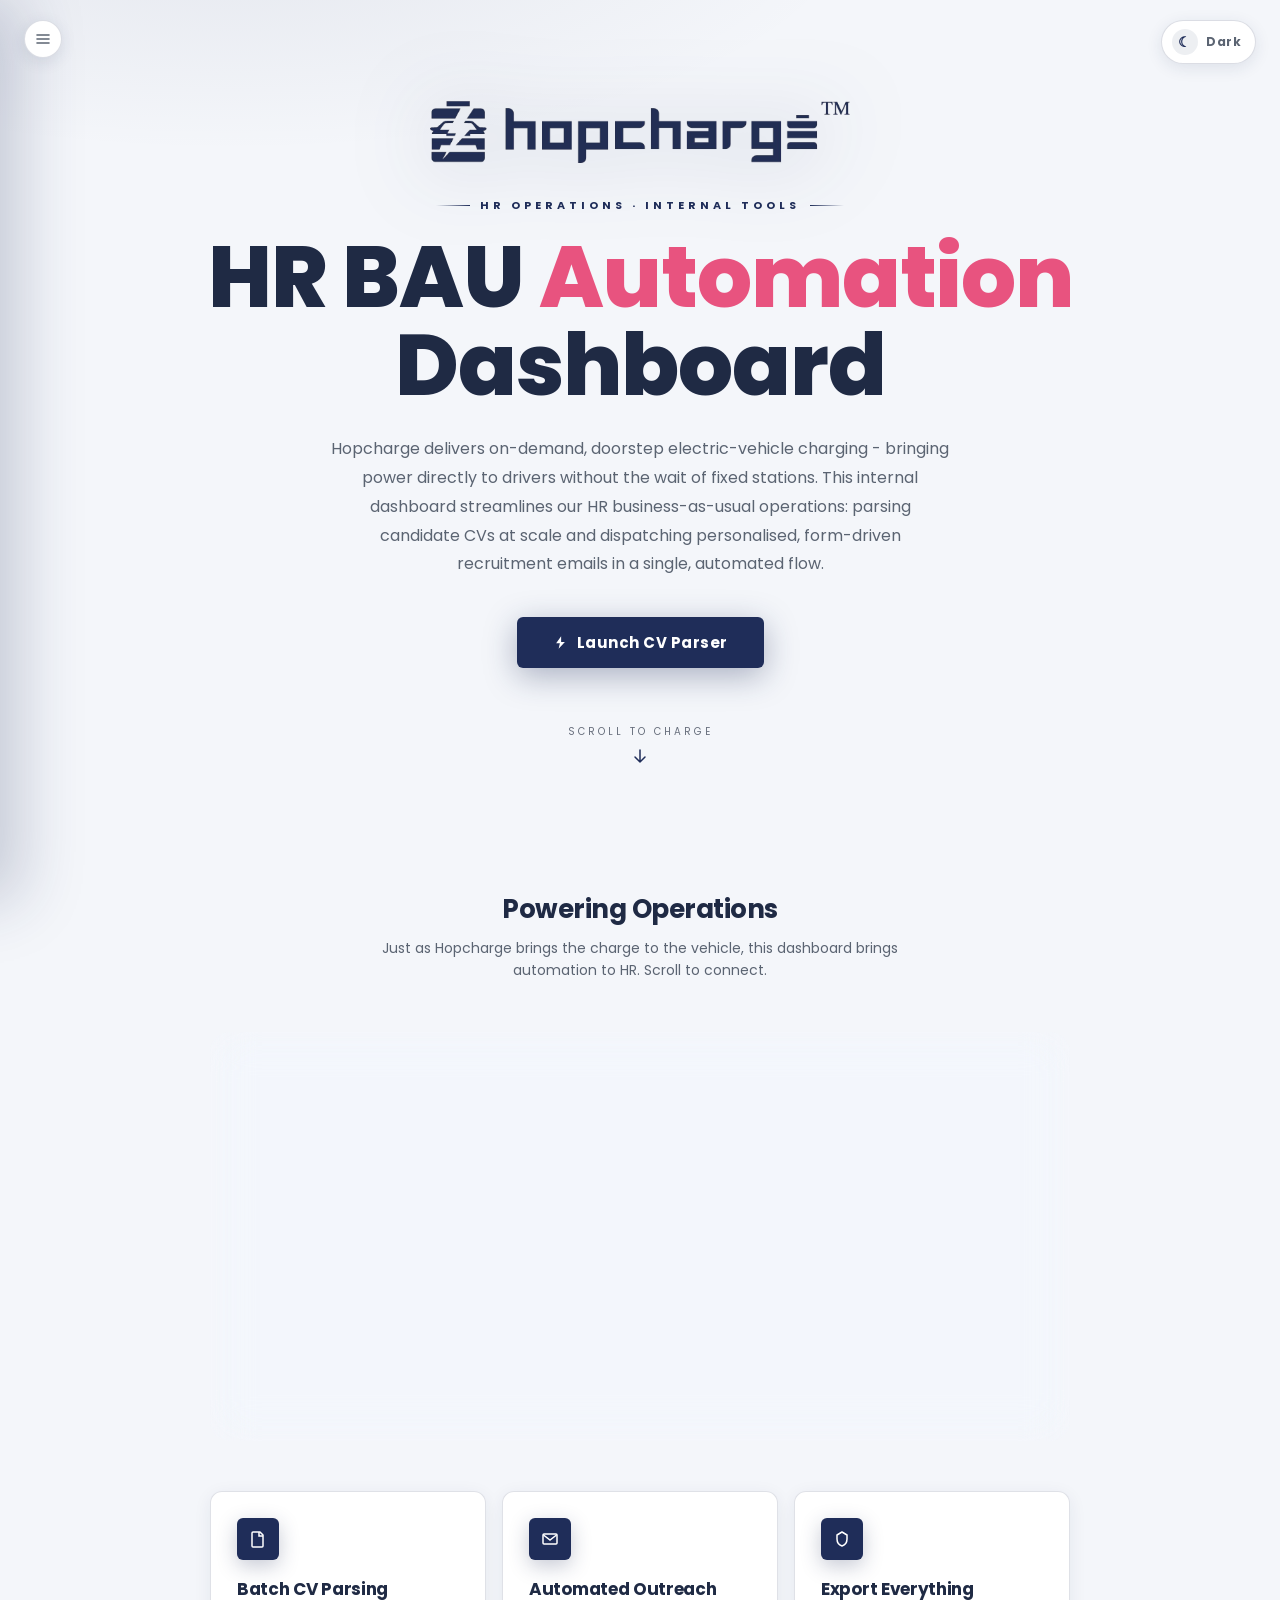
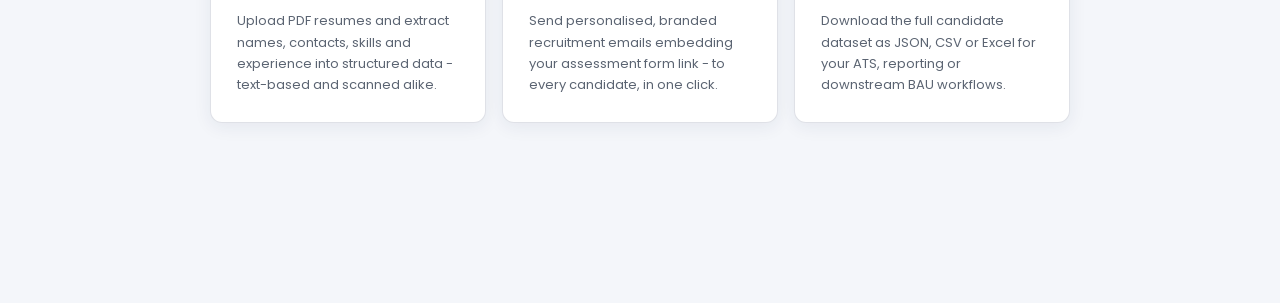
==== commit 094e25c4: "Make missing-config warnings visually distinct "No recruitment form set yet" and "Set the recruitmen" ====
--- a/static/index.html
+++ b/static/index.html
@@ -270,7 +270,7 @@
         <div class="google-auth-widget"></div>
 
         <div class="email-grid full" style="margin-bottom:18px">
-          <div id="form-link-status" style="font-size:12.5px;color:var(--text-mid);padding:10px 12px;background:var(--glass-2);border:1px solid var(--border-dim);border-radius:8px">Loading recruitment form…</div>
+          <div id="form-link-status" class="status-box">Loading recruitment form…</div>
         </div>
 
         <div class="manual-emails-row" style="margin:-4px 0 14px;padding:11px 14px;background:rgba(96,165,250,0.06);border:1px solid rgba(96,165,250,0.18);border-radius:8px">
@@ -420,7 +420,7 @@
         <div class="forms-grid">
           <div class="field-group">
             <label class="field-label">Google Form</label>
-            <div id="forms-id-status" style="font-size:12.5px;color:var(--text-mid);padding:10px 12px;background:var(--glass-2);border:1px solid var(--border-dim);border-radius:8px">Loading recruitment form…</div>
+            <div id="forms-id-status" class="status-box">Loading recruitment form…</div>
           </div>
           <div class="field-group">
             <label class="field-label" for="forms-last">Last Synced</label>
--- a/static/css/styles.css
+++ b/static/css/styles.css
@@ -453,6 +453,12 @@
 .btn-send:disabled { opacity:0.3; box-shadow:none; }
 .btn-send:disabled::after { display:none; }
 .send-info { font-family:'JetBrains Mono',monospace; font-size:11px; color:var(--text-dim); }
+.status-box { display:block; font-size:12.5px; color:var(--text-mid); padding:10px 12px; background:var(--glass-2); border:1px solid var(--border-dim); border-radius:8px; }
+/* A required setup step is missing (e.g. "no recruitment form set yet") --
+   needs to visually stand out from routine status text, not blend into it. */
+.setup-warning { display:inline-flex; align-items:center; gap:7px; font-family:'Poppins',sans-serif; font-weight:600; color:#fbbf24; background:rgba(251,191,36,.12); border:1px solid rgba(251,191,36,.4); padding:9px 13px; border-radius:8px; }
+.setup-warning svg { flex-shrink:0; width:14px; height:14px; }
+.setup-warning a { color:inherit; text-decoration:underline; font-weight:700; }
 .email-results { margin-top:24px; border:1px solid var(--glass-border); border-radius:var(--r-md); overflow:hidden; }
 .email-results-header { display:flex; align-items:center; justify-content:space-between; padding:12px 16px; background:rgba(255,255,255,0.03); border-bottom:1px solid var(--border-dim); }
 .email-results-title { font-family:'Poppins',sans-serif; font-size:10px; font-weight:700; letter-spacing:2px; text-transform:uppercase; color:var(--text-dim); }
